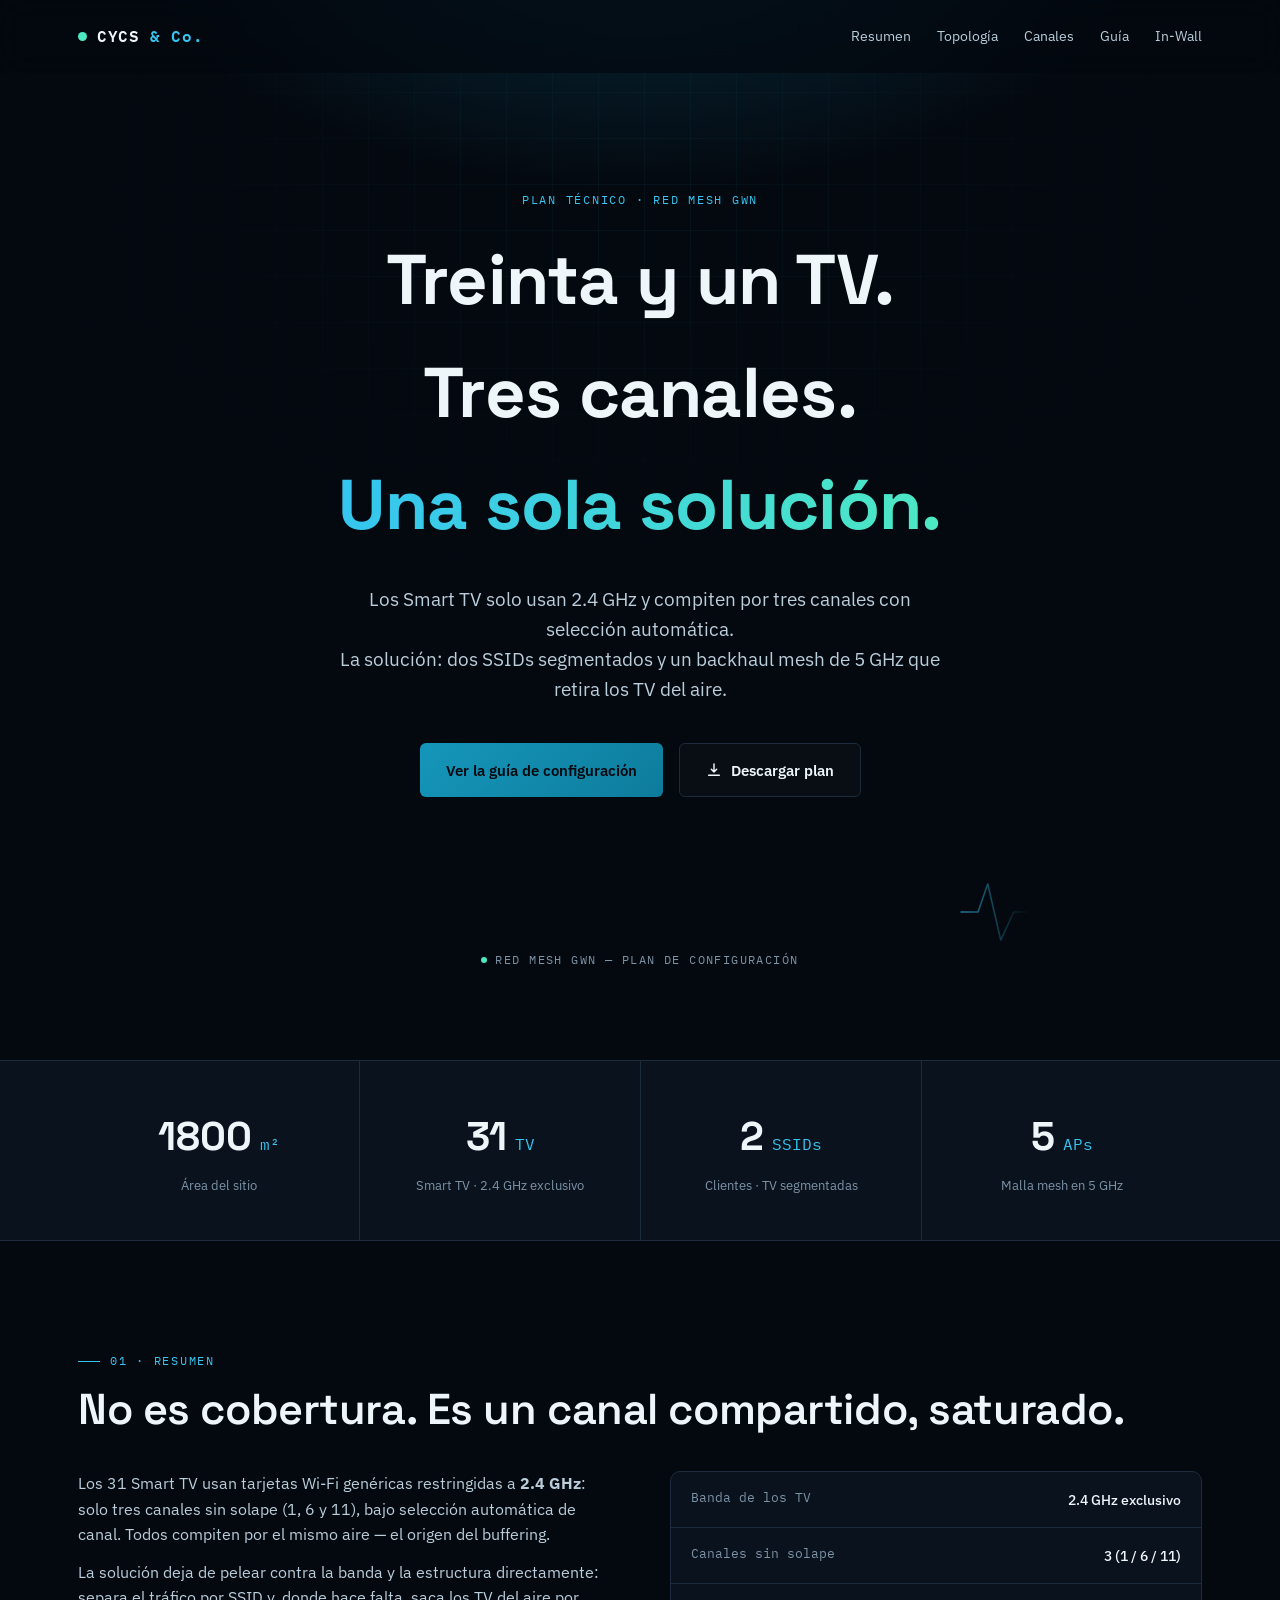
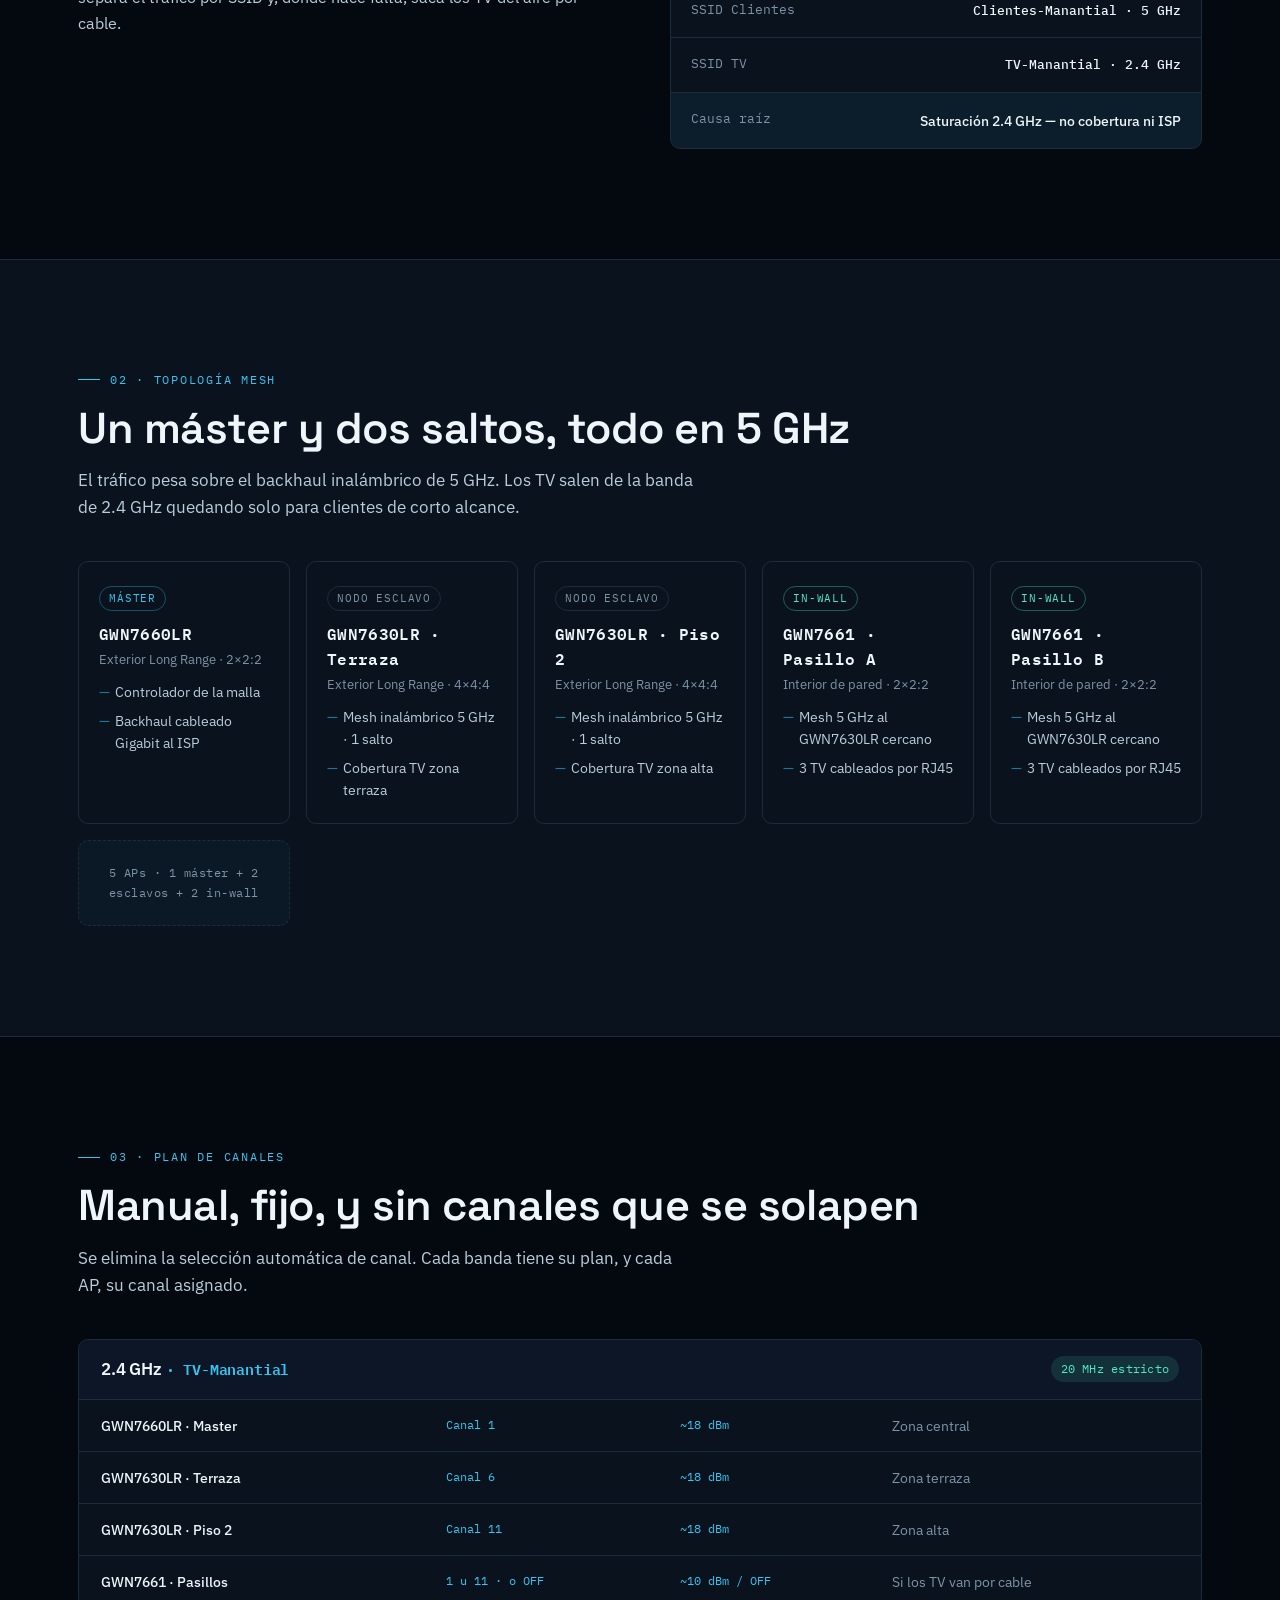
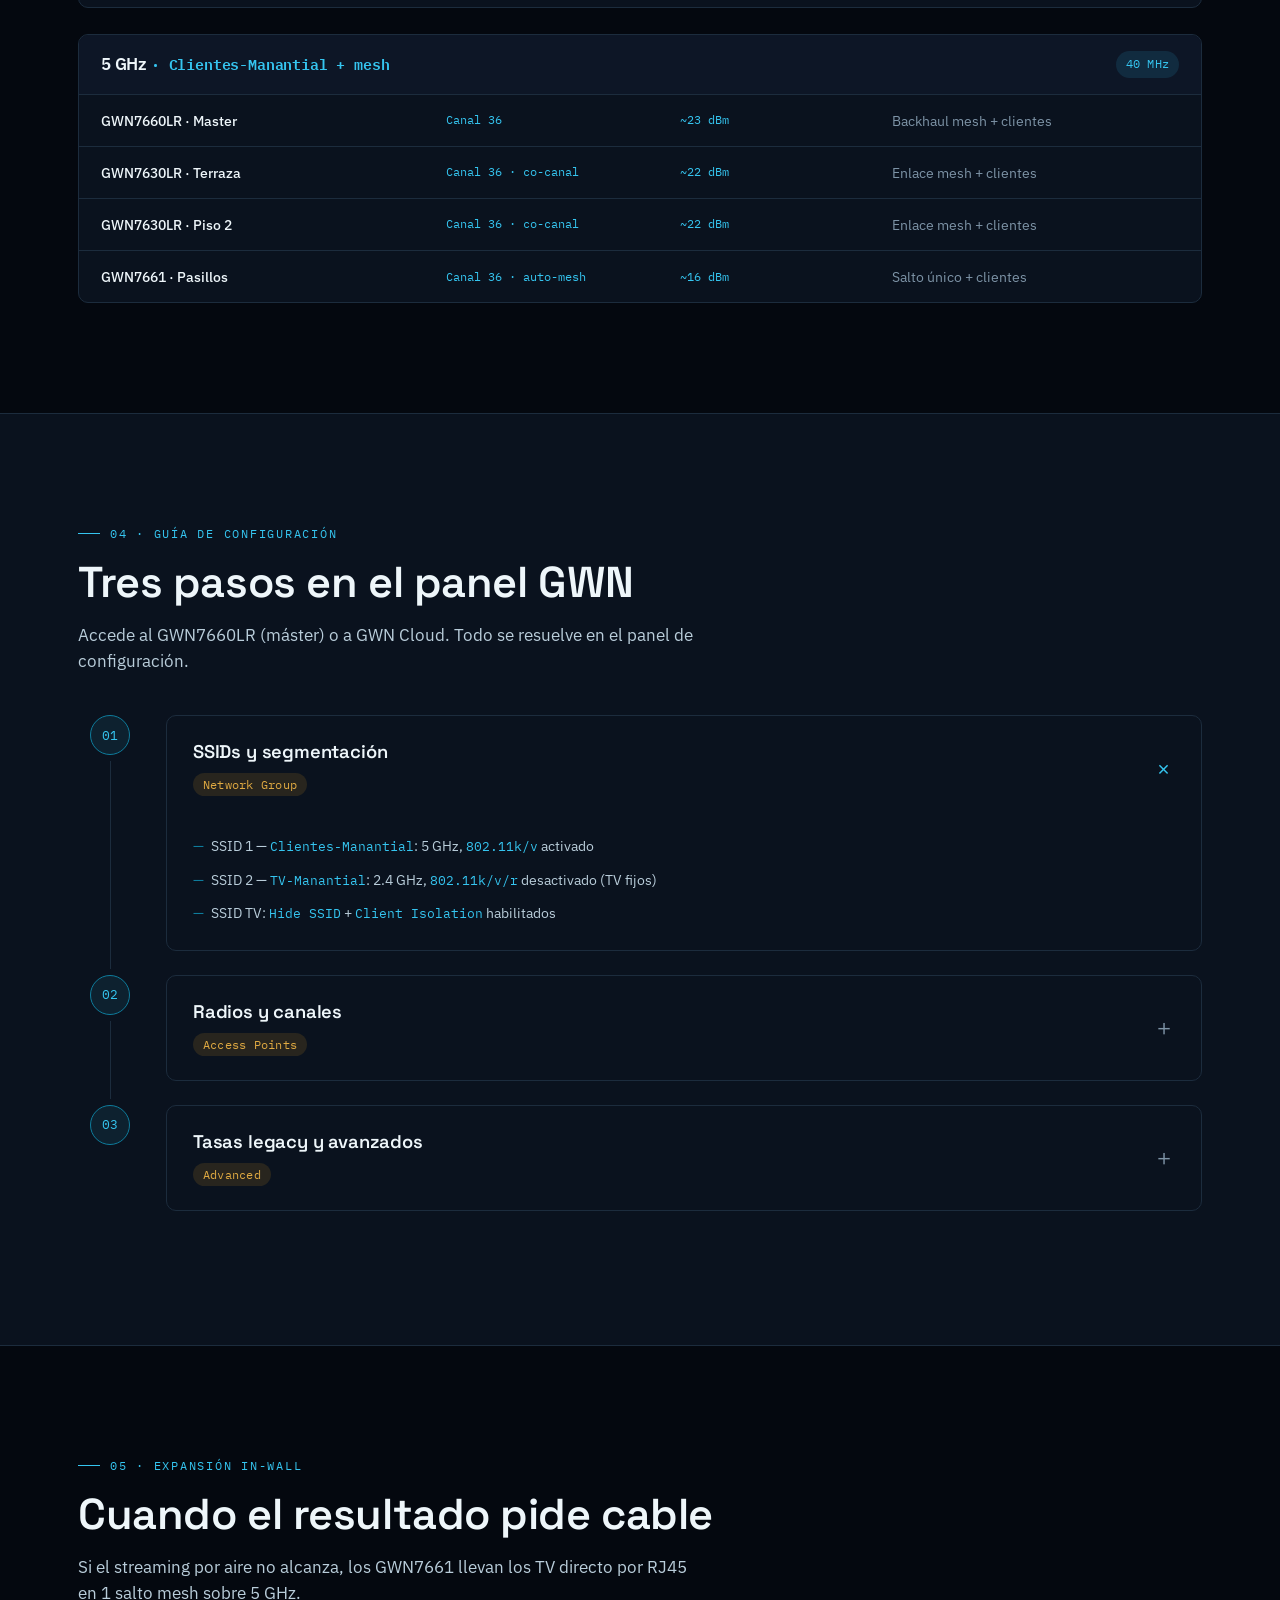
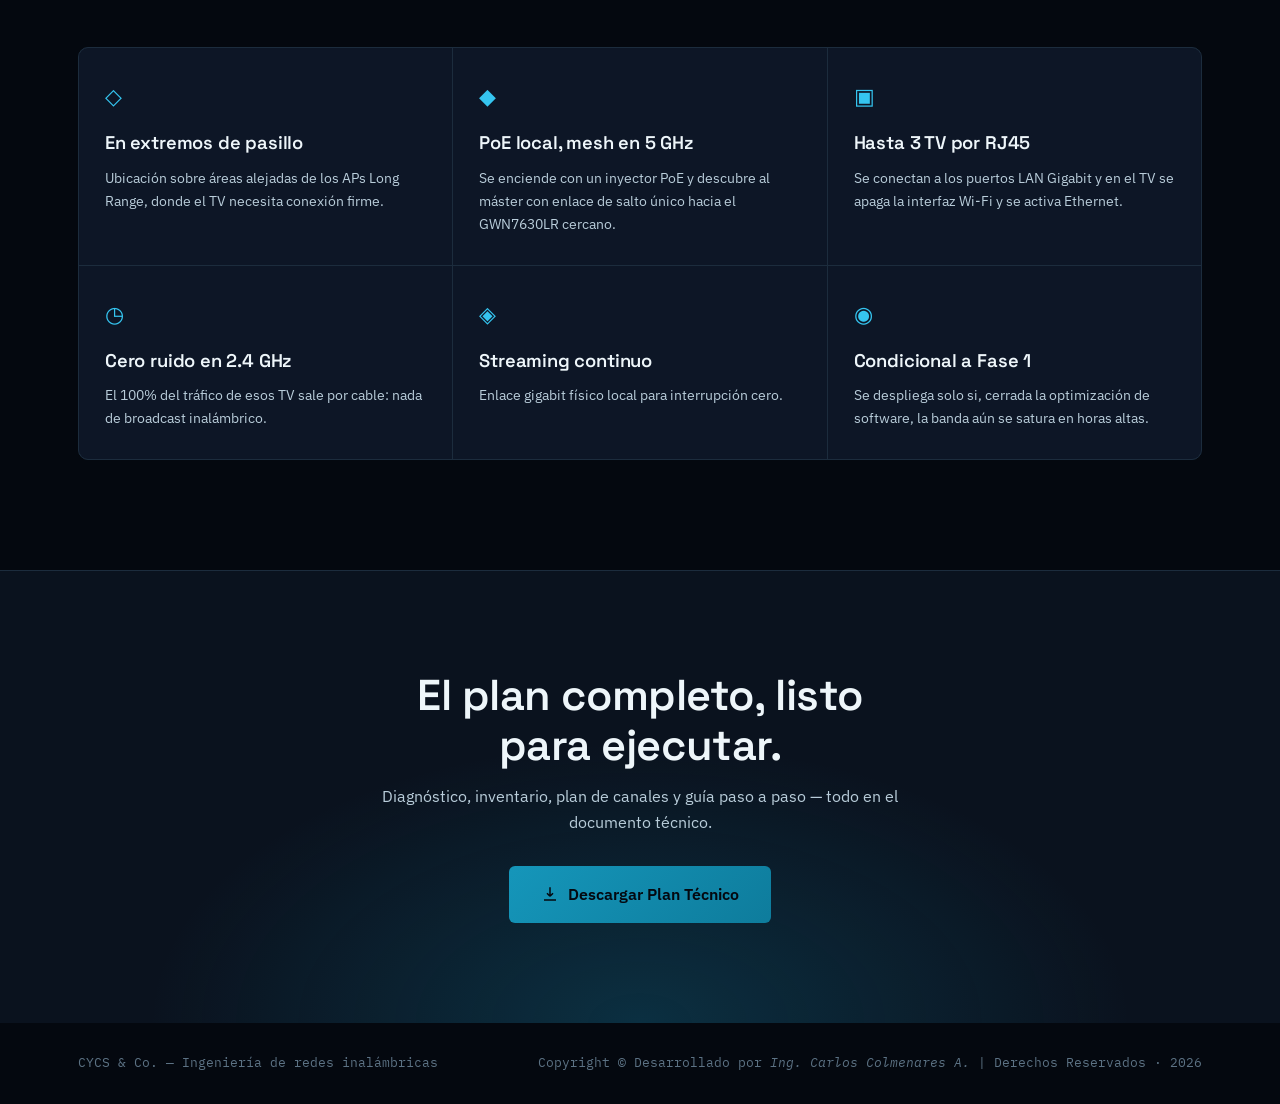
==== index.html @ e677cf1b "final: landing plan tecnico red mesh GWN (rutas bajo assets/)" ====
<!doctype html>
<html lang="es">
  <head>
    <meta charset="UTF-8" />
    <meta name="viewport" content="width=device-width, initial-scale=1.0" />
    <title>Plan Técnico de Red Mesh GWN — Posada Casa Manantial</title>
    <meta
      name="description"
      content="Plan técnico de redes y guía de configuración mesh GWN para Posada Casa Manantial: segmentación de SSIDs, plan de canales y despliegue de APs in-wall que eliminan el buffering de 31 Smart TV."
    />
    <link
      rel="icon"
      href="data:image/svg+xml,<svg xmlns=%22http://www.w3.org/2000/svg%22 viewBox=%220 0 100 100%22><circle cx=%2250%22 cy=%2250%22 r=%2240%22 fill=%22%2304080f%22/><circle cx=%2250%22 cy=%2250%22 r=%2216%22 fill=%22none%22 stroke=%22%2335c5f0%22 stroke-width=%228%22/></svg>"
    />
    <link rel="preconnect" href="https://fonts.googleapis.com" />
    <link rel="preconnect" href="https://fonts.gstatic.com" crossorigin />
    <link
      href="https://fonts.googleapis.com/css2?family=Space+Grotesk:wght@400;500;600;700&family=IBM+Plex+Sans:wght@400;500;600&family=IBM+Plex+Mono:wght@400;500;600&display=swap"
      rel="stylesheet"
    />
    <link rel="stylesheet" href="assets/css/styles.css" />
  </head>
  <body>
    <!-- ============ NAV ============ -->
    <header class="nav" id="nav">
      <div class="nav__inner">
        <a class="nav__brand" href="#top" aria-label="Inicio">
          <span class="nav__pulse" aria-hidden="true"></span>
          <span class="nav__mark"
            >CYCS <span class="nav__mark-accent">& Co.</span></span
          >
        </a>
        <nav class="nav__links" aria-label="Navegación principal">
          <a href="#resumen">Resumen</a>
          <a href="#topologia">Topología</a>
          <a href="#canales">Canales</a>
          <a href="#guia">Guía</a>
          <a href="#inwall">In-Wall</a>
        </nav>
        <button
          class="nav__toggle"
          id="navToggle"
          aria-label="Abrir menú"
          aria-expanded="false"
        >
          <span></span><span></span><span></span>
        </button>
      </div>
      <nav class="nav__mobile" id="navMobile" aria-label="Navegación móvil">
        <a href="#resumen">Resumen</a>
        <a href="#topologia">Topología</a>
        <a href="#canales">Canales</a>
        <a href="#guia">Guía</a>
        <a href="#inwall">In-Wall</a>
      </nav>
    </header>

    <!-- ============ HERO ============ -->
    <section class="hero" id="top">
      <div class="hero__grid" aria-hidden="true"></div>
      <div class="hero__inner">
        <p class="eyebrow reveal">Plan técnico · Red mesh GWN</p>
        <h1 class="hero__title reveal">
          Treinta y un TV. <br />Tres canales.<br /><span class="hero__title-accent"
            >Una sola solución.</span
          >
        </h1>
        <p class="hero__sub reveal">
          Los Smart TV solo usan 2.4 GHz y compiten por tres canales con
          selección automática. <br/>La solución: dos SSIDs segmentados y un backhaul
          mesh de 5 GHz que retira los TV del aire.
        </p>
        <div class="hero__actions reveal">
          <a href="#guia" class="btn btn--primary">Ver la guía de configuración</a>
          <a
            href="assets/docs/Plan-Tecnico-de-Red.pdf"
            download
            class="btn btn--ghost"
          >
            <svg
              width="16"
              height="16"
              viewBox="0 0 24 24"
              fill="none"
              stroke="currentColor"
              stroke-width="2.2"
              stroke-linecap="round"
              stroke-linejoin="round"
            >
              <path d="M12 3v12m0 0l-4-4m4 4l4-4M4 20h16" />
            </svg>
            Descargar plan
          </a>
        </div>

        <div class="hero__monitor reveal" aria-hidden="true">
          <svg viewBox="0 0 1200 160" class="ekg" preserveAspectRatio="none">
            <path
              id="ekgPath"
              d="M0,80 L140,80 L165,80 L180,30 L200,130 L220,80 L260,80 L620,80 L645,80 L660,30 L680,130 L700,80 L740,80 L1100,80 L1120,80 L1135,30 L1155,130 L1175,80 L1200,80"
              fill="none"
              stroke="url(#ekgGrad)"
              stroke-width="2.5"
              stroke-linecap="round"
              stroke-linejoin="round"
            />
            <defs>
              <linearGradient id="ekgGrad" x1="0" y1="0" x2="1" y2="0">
                <stop offset="0%" stop-color="#35c5f0" stop-opacity="0" />
                <stop offset="15%" stop-color="#35c5f0" />
                <stop offset="50%" stop-color="#4de8c3" />
                <stop offset="85%" stop-color="#35c5f0" />
                <stop offset="100%" stop-color="#35c5f0" stop-opacity="0" />
              </linearGradient>
            </defs>
          </svg>
          <div class="hero__monitor-label">
            <span class="dot"></span> RED MESH GWN — PLAN DE CONFIGURACIÓN
          </div>
        </div>
      </div>
    </section>

    <!-- ============ STATS ============ -->
    <section class="stats" aria-label="Datos del sitio">
      <div class="stats__inner">
        <div class="stat reveal">
          <span class="stat__value" data-count="1800">0</span>
          <span class="stat__unit">m²</span>
          <span class="stat__label">Área del sitio</span>
        </div>
        <div class="stat reveal">
          <span class="stat__value" data-count="31">0</span>
          <span class="stat__unit">TV</span>
          <span class="stat__label">Smart TV · 2.4 GHz exclusivo</span>
        </div>
        <div class="stat reveal">
          <span class="stat__value" data-count="2">0</span>
          <span class="stat__unit">SSIDs</span>
          <span class="stat__label">Clientes · TV segmentadas</span>
        </div>
        <div class="stat reveal">
          <span class="stat__value" data-count="5">0</span>
          <span class="stat__unit">APs</span>
          <span class="stat__label">Malla mesh en 5 GHz</span>
        </div>
      </div>
    </section>

    <!-- ============ RESUMEN / DIAGNÓSTICO ============ -->
    <section class="section" id="resumen">
      <div class="section__inner">
        <p class="eyebrow reveal">01 · Resumen</p>
        <h2 class="reveal">
          No es cobertura. Es un canal compartido, saturado.
        </h2>
        <div class="split">
          <div class="split__col reveal">
            <p>
              Los 31 Smart TV usan tarjetas Wi-Fi genéricas restringidas a
              <strong>2.4 GHz</strong>: solo tres canales sin solape (1, 6 y
              11), bajo selección automática de canal. Todos compiten por el
              mismo aire — el origen del buffering.
            </p>
            <p>
              La solución deja de pelear contra la banda y la estructura
              directamente: separa el tráfico por SSID y, donde hace falta,
              saca los TV del aire por cable.
            </p>
          </div>
          <div class="split__col reveal">
            <div class="diagcard">
              <div class="diagcard__row">
                <span class="diagcard__k">Banda de los TV</span>
                <span class="diagcard__v">2.4 GHz exclusivo</span>
              </div>
              <div class="diagcard__row">
                <span class="diagcard__k">Canales sin solape</span>
                <span class="diagcard__v">3 (1 / 6 / 11)</span>
              </div>
              <div class="diagcard__row">
                <span class="diagcard__k">SSID Clientes</span>
                <span class="diagcard__v mono">Clientes-Manantial · 5 GHz</span>
              </div>
              <div class="diagcard__row">
                <span class="diagcard__k">SSID TV</span>
                <span class="diagcard__v mono">TV-Manantial · 2.4 GHz</span>
              </div>
              <div class="diagcard__row diagcard__row--accent">
                <span class="diagcard__k">Causa raíz</span>
                <span class="diagcard__v"
                  >Saturación 2.4 GHz — no cobertura ni ISP</span
                >
              </div>
            </div>
          </div>
        </div>
      </div>
    </section>

    <!-- ============ TOPOLOGÍA ============ -->
    <section class="section section--panel" id="topologia">
      <div class="section__inner">
        <p class="eyebrow reveal">02 · Topología mesh</p>
        <h2 class="reveal">Un máster y dos saltos, todo en 5 GHz</h2>
        <p class="section__lead reveal">
          El tráfico pesa sobre el backhaul inalámbrico de 5 GHz. Los TV salen
          de la banda de 2.4 GHz quedando solo para clientes de corto alcance.
        </p>
        <div class="nodes">
          <div class="nodecard reveal">
            <div class="nodecard__tag nodecard__tag--master">Máster</div>
            <h3>GWN7660LR</h3>
            <p class="nodecard__sub">Exterior Long Range · 2×2:2</p>
            <ul class="nodecard__list">
              <li>Controlador de la malla</li>
              <li>Backhaul cableado Gigabit al ISP</li>
            </ul>
          </div>
          <div class="nodecard reveal">
            <div class="nodecard__tag">Nodo esclavo</div>
            <h3>GWN7630LR · Terraza</h3>
            <p class="nodecard__sub">Exterior Long Range · 4×4:4</p>
            <ul class="nodecard__list">
              <li>Mesh inalámbrico 5 GHz · 1 salto</li>
              <li>Cobertura TV zona terraza</li>
            </ul>
          </div>
          <div class="nodecard reveal">
            <div class="nodecard__tag">Nodo esclavo</div>
            <h3>GWN7630LR · Piso 2</h3>
            <p class="nodecard__sub">Exterior Long Range · 4×4:4</p>
            <ul class="nodecard__list">
              <li>Mesh inalámbrico 5 GHz · 1 salto</li>
              <li>Cobertura TV zona alta</li>
            </ul>
          </div>
          <div class="nodecard reveal">
            <div class="nodecard__tag nodecard__tag--inwall">In-Wall</div>
            <h3>GWN7661 · Pasillo A</h3>
            <p class="nodecard__sub">Interior de pared · 2×2:2</p>
            <ul class="nodecard__list">
              <li>Mesh 5 GHz al GWN7630LR cercano</li>
              <li>3 TV cableados por RJ45</li>
            </ul>
          </div>
          <div class="nodecard reveal">
            <div class="nodecard__tag nodecard__tag--inwall">In-Wall</div>
            <h3>GWN7661 · Pasillo B</h3>
            <p class="nodecard__sub">Interior de pared · 2×2:2</p>
            <ul class="nodecard__list">
              <li>Mesh 5 GHz al GWN7630LR cercano</li>
              <li>3 TV cableados por RJ45</li>
            </ul>
          </div>
          <div class="nodecard nodecard--key reveal" aria-hidden="true">
            <span class="nodecard__key-label">5 APs · 1 máster + 2 esclavos + 2 in-wall</span>
          </div>
        </div>
      </div>
    </section>

    <!-- ============ CANALES ============ -->
    <section class="section" id="canales">
      <div class="section__inner">
        <p class="eyebrow reveal">03 · Plan de canales</p>
        <h2 class="reveal">Manual, fijo, y sin canales que se solapen</h2>
        <p class="section__lead reveal">
          Se elimina la selección automática de canal. Cada banda tiene su
          plan, y cada AP, su canal asignado.
        </p>

        <div class="band">
          <div class="band__head reveal">
            <h3>2.4 GHz <span class="mono">· TV-Manantial</span></h3>
            <span class="badge badge--low">20 MHz estricto</span>
          </div>
          <div class="band__rows">
            <div class="band__row reveal">
              <span class="band__node">GWN7660LR · Master</span>
              <span class="band__cell mono">Canal 1</span>
              <span class="band__cell mono">~18 dBm</span>
              <span class="band__cell">Zona central</span>
            </div>
            <div class="band__row reveal">
              <span class="band__node">GWN7630LR · Terraza</span>
              <span class="band__cell mono">Canal 6</span>
              <span class="band__cell mono">~18 dBm</span>
              <span class="band__cell">Zona terraza</span>
            </div>
            <div class="band__row reveal">
              <span class="band__node">GWN7630LR · Piso 2</span>
              <span class="band__cell mono">Canal 11</span>
              <span class="band__cell mono">~18 dBm</span>
              <span class="band__cell">Zona alta</span>
            </div>
            <div class="band__row reveal">
              <span class="band__node">GWN7661 · Pasillos</span>
              <span class="band__cell mono">1 u 11 · o OFF</span>
              <span class="band__cell mono">~10 dBm / OFF</span>
              <span class="band__cell">Si los TV van por cable</span>
            </div>
          </div>
        </div>

        <div class="band">
          <div class="band__head reveal">
            <h3>5 GHz <span class="mono">· Clientes-Manantial + mesh</span></h3>
            <span class="badge badge--high">40 MHz</span>
          </div>
          <div class="band__rows">
            <div class="band__row reveal">
              <span class="band__node">GWN7660LR · Master</span>
              <span class="band__cell mono">Canal 36</span>
              <span class="band__cell mono">~23 dBm</span>
              <span class="band__cell">Backhaul mesh + clientes</span>
            </div>
            <div class="band__row reveal">
              <span class="band__node">GWN7630LR · Terraza</span>
              <span class="band__cell mono">Canal 36 · co-canal</span>
              <span class="band__cell mono">~22 dBm</span>
              <span class="band__cell">Enlace mesh + clientes</span>
            </div>
            <div class="band__row reveal">
              <span class="band__node">GWN7630LR · Piso 2</span>
              <span class="band__cell mono">Canal 36 · co-canal</span>
              <span class="band__cell mono">~22 dBm</span>
              <span class="band__cell">Enlace mesh + clientes</span>
            </div>
            <div class="band__row reveal">
              <span class="band__node">GWN7661 · Pasillos</span>
              <span class="band__cell mono">Canal 36 · auto-mesh</span>
              <span class="band__cell mono">~16 dBm</span>
              <span class="band__cell">Salto único + clientes</span>
            </div>
          </div>
        </div>
      </div>
    </section>

    <!-- ============ GUÍA ============ -->
    <section class="section section--panel" id="guia">
      <div class="section__inner">
        <p class="eyebrow reveal">04 · Guía de configuración</p>
        <h2 class="reveal">Tres pasos en el panel GWN</h2>
        <p class="section__lead reveal">
          Accede al GWN7660LR (máster) o a GWN Cloud. Todo se resuelve en el
          panel de configuración.
        </p>

        <div class="timeline" id="timeline">
          <article class="stage reveal" data-stage="1">
            <div class="stage__rail">
              <span class="stage__num">01</span>
              <span class="stage__line" aria-hidden="true"></span>
            </div>
            <div class="stage__card">
              <button class="stage__head" aria-expanded="false">
                <div>
                  <h3>SSIDs y segmentación</h3>
                  <div class="badges">
                    <span class="badge badge--med">Network Group</span>
                  </div>
                </div>
                <span class="stage__chev" aria-hidden="true">＋</span>
              </button>
              <div class="stage__body">
                <ul class="stage__list">
                  <li>
                    SSID 1 — <span class="mono">Clientes-Manantial</span>:
                    5 GHz, <span class="mono">802.11k/v</span> activado
                  </li>
                  <li>
                    SSID 2 — <span class="mono">TV-Manantial</span>: 2.4 GHz,
                    <span class="mono">802.11k/v/r</span> desactivado (TV fijos)
                  </li>
                  <li>SSID TV: <span class="mono">Hide SSID</span> + <span class="mono">Client Isolation</span> habilitados</li>
                </ul>
              </div>
            </div>
          </article>

          <article class="stage reveal" data-stage="2">
            <div class="stage__rail">
              <span class="stage__num">02</span>
              <span class="stage__line" aria-hidden="true"></span>
            </div>
            <div class="stage__card">
              <button class="stage__head" aria-expanded="false">
                <div>
                  <h3>Radios y canales</h3>
                  <div class="badges">
                    <span class="badge badge--med">Access Points</span>
                  </div>
                </div>
                <span class="stage__chev" aria-hidden="true">＋</span>
              </button>
              <div class="stage__body">
                <ul class="stage__list">
                  <li>Radio 2.4G: ancho <span class="mono">20 MHz</span>, canal fijo según plan</li>
                  <li>Radio 5G: ancho <span class="mono">40 MHz</span>, canal 36 fijo para estabilizar el mesh</li>
                  <li>Tx Power: 2.4G <span class="mono">18 dBm</span> · 5G <span class="mono">22–23 dBm</span></li>
                </ul>
              </div>
            </div>
          </article>

          <article class="stage reveal" data-stage="3">
            <div class="stage__rail">
              <span class="stage__num">03</span>
            </div>
            <div class="stage__card">
              <button class="stage__head" aria-expanded="false">
                <div>
                  <h3>Tasas legacy y avanzados</h3>
                  <div class="badges">
                    <span class="badge badge--med">Advanced</span>
                  </div>
                </div>
                <span class="stage__chev" aria-hidden="true">＋</span>
              </button>
              <div class="stage__body">
                <ul class="stage__list">
                  <li><span class="mono">Multicast to Unicast</span>: habilitado</li>
                  <li>
                    Desactivar 1/2/5.5/11 Mbps (<span class="mono">CCK 802.11b</span>);
                    tasa mínima <span class="mono">12 Mbps OFDM</span>
                  </li>
                  <li>Minimum RSSI: <span class="mono">-80 dBm</span> (2.4G) · <span class="mono">-75 dBm</span> (5G)</li>
                </ul>
              </div>
            </div>
          </article>
        </div>
      </div>
    </section>

    <!-- ============ IN-WALL ============ -->
    <section class="section" id="inwall">
      <div class="section__inner">
        <p class="eyebrow reveal">05 · Expansión in-wall</p>
        <h2 class="reveal">Cuando el resultado pide cable</h2>
        <p class="section__lead reveal">
          Si el streaming por aire no alcanza, los GWN7661 llevan los TV directo
          por RJ45 en 1 salto mesh sobre 5 GHz.
        </p>
        <div class="principles">
          <div class="principle reveal">
            <div class="principle__icon" aria-hidden="true">◇</div>
            <h3>En extremos de pasillo</h3>
            <p>
              Ubicación sobre áreas alejadas de los APs Long Range, donde el TV
              necesita conexión firme.
            </p>
          </div>
          <div class="principle reveal">
            <div class="principle__icon" aria-hidden="true">◆</div>
            <h3>PoE local, mesh en 5 GHz</h3>
            <p>
              Se enciende con un inyector PoE y descubre al máster con enlace
              de salto único hacia el GWN7630LR cercano.
            </p>
          </div>
          <div class="principle reveal">
            <div class="principle__icon" aria-hidden="true">▣</div>
            <h3>Hasta 3 TV por RJ45</h3>
            <p>
              Se conectan a los puertos LAN Gigabit y en el TV se apaga la
              interfaz Wi‑Fi y se activa Ethernet.
            </p>
          </div>
          <div class="principle reveal">
            <div class="principle__icon" aria-hidden="true">◷</div>
            <h3>Cero ruido en 2.4 GHz</h3>
            <p>
              El 100% del tráfico de esos TV sale por cable: nada de broadcast
              inalámbrico.
            </p>
          </div>
          <div class="principle reveal">
            <div class="principle__icon" aria-hidden="true">◈</div>
            <h3>Streaming continuo</h3>
            <p>Enlace gigabit físico local para interrupción cero.</p>
          </div>
          <div class="principle reveal">
            <div class="principle__icon" aria-hidden="true">◉</div>
            <h3>Condicional a Fase 1</h3>
            <p>
              Se despliega solo si, cerrada la optimización de software, la
              banda aún se satura en horas altas.
            </p>
          </div>
        </div>
      </div>
    </section>

    <!-- ============ CTA FINAL ============ -->
    <section class="cta" id="plan">
      <div class="cta__inner reveal">
        <h2>El plan completo, listo para ejecutar.</h2>
        <p>
          Diagnóstico, inventario, plan de canales y guía paso a paso — todo en
          el documento técnico.
        </p>
        <a
          href="assets/docs/Plan-Tecnico-de-Red.pdf"
          download
          class="btn btn--primary btn--lg"
        >
          <svg
            width="18"
            height="18"
            viewBox="0 0 24 24"
            fill="none"
            stroke="currentColor"
            stroke-width="2"
          >
            <path d="M12 3v12m0 0l-4-4m4 4l4-4M4 20h16" />
          </svg>
          Descargar Plan Técnico
        </a>
      </div>
    </section>

    <footer class="footer">
      <div class="footer__inner">
        <span>CYCS & Co. — Ingeniería de redes inalámbricas</span>
        <span
          >Copyright © Desarrollado por <i>Ing. Carlos Colmenares A.</i> | Derechos
          Reservados · 2026</span
        >
      </div>
    </footer>

    <button
      class="scrollFab"
      id="scrollFab"
      type="button"
      aria-label="Ir al final de la página"
    >
      <svg
        viewBox="0 0 24 24"
        width="16"
        height="16"
        fill="none"
        stroke="currentColor"
        stroke-width="2.4"
        stroke-linecap="round"
        stroke-linejoin="round"
      >
        <path d="M6 9l6 6 6-6" />
      </svg>
    </button>

    <script src="assets/js/main.js"></script>
  </body>
</html>
---- assets/css/styles.css ----
/* ==========================================================================
   TOKENS
   ========================================================================== */
:root {
  --ink-950: #04080f;
  --ink-900: #0a121e;
  --ink-850: #0d1626;
  --ink-800: #101a2b;
  --line: #1c2c3d;

  --blue-600: #0e7c9c;
  --blue-500: #1596ba;
  --blue-400: #35c5f0;
  --mint-400: #4de8c3;

  --paper: #eef6fa;
  --paper-dim: #b9cdda;
  --slate-400: #7d93a6;
  --slate-500: #5c7284;

  --font-display: 'Space Grotesk', 'Helvetica Neue', sans-serif;
  --font-body: 'IBM Plex Sans', 'Helvetica Neue', sans-serif;
  --font-mono: 'IBM Plex Mono', 'Courier New', monospace;

  --container: 1180px;
  --ease: cubic-bezier(0.16, 1, 0.3, 1);
}

@media (prefers-reduced-motion: reduce) {
  * { animation-duration: 0.001ms !important; animation-iteration-count: 1 !important; transition-duration: 0.001ms !important; }
}

/* ==========================================================================
   BASE
   ========================================================================== */
* { box-sizing: border-box; }
html { scroll-behavior: smooth; }
body {
  margin: 0;
  background: var(--ink-950);
  color: var(--paper);
  font-family: var(--font-body);
  font-size: 16px;
  line-height: 1.6;
  -webkit-font-smoothing: antialiased;
}
h1, h2, h3 { font-family: var(--font-display); color: var(--paper); margin: 0; letter-spacing: -0.01em; }
h2 { font-size: clamp(1.9rem, 3.4vw, 2.7rem); font-weight: 600; line-height: 1.15; margin-bottom: 14px; }
h3 { font-size: 1.15rem; font-weight: 600; margin-bottom: 8px; }
p { margin: 0 0 12px 0; color: var(--paper-dim); }
a { color: inherit; }
.mono { font-family: var(--font-mono); color: var(--blue-400); font-size: 0.92em; }

.eyebrow {
  font-family: var(--font-mono);
  font-size: 0.78rem;
  letter-spacing: 0.14em;
  text-transform: uppercase;
  color: var(--blue-400);
  margin: 0 0 14px 0;
  display: flex;
  align-items: center;
  gap: 10px;
}
.eyebrow::before {
  content: "";
  width: 22px; height: 1px;
  background: var(--blue-400);
  display: inline-block;
}

.section { padding: 110px 0; position: relative; }
.section--panel { background: var(--ink-900); border-top: 1px solid var(--line); border-bottom: 1px solid var(--line); }
.section__inner, .stats__inner, .nav__inner, .cta__inner, .footer__inner {
  max-width: var(--container);
  margin: 0 auto;
  padding: 0 28px;
}
.section__lead { max-width: 620px; font-size: 1.05rem; margin-bottom: 40px; }

/* ==========================================================================
   REVEAL ON SCROLL
   ========================================================================== */
.reveal {
  opacity: 0;
  transform: translateY(22px);
  transition: opacity 0.8s var(--ease), transform 0.8s var(--ease);
}
.reveal.is-visible { opacity: 1; transform: translateY(0); }

/* ==========================================================================
   NAV
   ========================================================================== */
.nav {
  position: fixed;
  top: 0; left: 0; right: 0;
  z-index: 100;
  background: rgba(4, 8, 15, 0.7);
  backdrop-filter: blur(14px);
  -webkit-backdrop-filter: blur(14px);
  border-bottom: 1px solid transparent;
  transition: border-color 0.3s var(--ease), background 0.3s var(--ease);
}
.nav.is-scrolled { border-bottom-color: var(--line); background: rgba(4, 8, 15, 0.92); }
.nav__inner { display: flex; align-items: center; justify-content: space-between; height: 72px; }
.nav__brand { display: flex; align-items: center; gap: 10px; text-decoration: none; }
.nav__pulse {
  width: 9px; height: 9px; border-radius: 50%;
  background: var(--mint-400);
  box-shadow: 0 0 0 0 rgba(77, 232, 195, 0.6);
  animation: pulseDot 2.2s ease-out infinite;
}
@keyframes pulseDot {
  0% { box-shadow: 0 0 0 0 rgba(77, 232, 195, 0.55); }
  70% { box-shadow: 0 0 0 8px rgba(77, 232, 195, 0); }
  100% { box-shadow: 0 0 0 0 rgba(77, 232, 195, 0); }
}
.nav__mark { font-family: var(--font-mono); font-weight: 600; letter-spacing: 0.04em; font-size: 1rem; color: var(--paper); }
.nav__mark-accent { color: var(--blue-400); }
.nav__links { display: flex; gap: 26px; font-size: 0.9rem; }
.nav__links a { text-decoration: none; color: var(--paper-dim); transition: color 0.2s; position: relative; }
.nav__links a:hover { color: var(--paper); }
.nav__toggle { display: none; flex-direction: column; gap: 5px; background: none; border: none; cursor: pointer; padding: 8px; }
.nav__toggle span { width: 22px; height: 2px; background: var(--paper); transition: transform 0.25s, opacity 0.25s; }
.nav__mobile {
  display: none;
  flex-direction: column;
  padding: 8px 28px 24px;
  gap: 4px;
  background: var(--ink-950);
  border-bottom: 1px solid var(--line);
}
.nav__mobile a { padding: 12px 0; text-decoration: none; color: var(--paper-dim); border-bottom: 1px solid var(--line); font-size: 0.95rem; }
.nav__mobile.is-open { display: flex; }

/* ==========================================================================
   HERO
   ========================================================================== */
.hero {
  position: relative;
  padding: 190px 28px 90px;
  overflow: hidden;
  background:
    radial-gradient(ellipse 900px 500px at 50% -10%, rgba(14, 124, 156, 0.35), transparent 60%),
    var(--ink-950);
}
.hero__grid {
  position: absolute; inset: 0;
  background-image:
    linear-gradient(to right, rgba(53, 197, 240, 0.055) 1px, transparent 1px),
    linear-gradient(to bottom, rgba(53, 197, 240, 0.055) 1px, transparent 1px);
  background-size: 46px 46px;
  mask-image: radial-gradient(ellipse 800px 500px at 50% 20%, black, transparent 75%);
}
.hero__inner { position: relative; max-width: 780px; margin: 0 auto; text-align: center; }
.hero .eyebrow { justify-content: center; }
.hero .eyebrow::before { display: none; }
.hero__title { font-size: clamp(2.5rem, 6.4vw, 4.4rem); font-weight: 700; margin-bottom: 22px; }
.hero__title-accent {
  background: linear-gradient(90deg, var(--blue-400), var(--mint-400));
  -webkit-background-clip: text;
  background-clip: text;
  color: transparent;
}
.hero__sub { font-size: clamp(1rem, 1.6vw, 1.18rem); max-width: 600px; margin: 0 auto 38px; color: var(--paper-dim); }
.hero__actions { display: flex; gap: 16px; justify-content: center; flex-wrap: wrap; margin-bottom: 70px; }

.hero__monitor { max-width: 900px; margin: 0 auto; }
.ekg { width: 100%; height: 90px; display: block; }
#ekgPath { stroke-dasharray: 1400; stroke-dashoffset: 1400; animation: draw 3.2s var(--ease) infinite; }
@keyframes draw {
  0% { stroke-dashoffset: 1400; }
  55% { stroke-dashoffset: 0; }
  100% { stroke-dashoffset: -1400; }
}
.hero__monitor-label {
  font-family: var(--font-mono);
  font-size: 0.74rem;
  letter-spacing: 0.12em;
  color: var(--slate-400);
  display: flex; align-items: center; justify-content: center; gap: 8px;
  margin-top: -6px;
}
.hero__monitor-label .dot { width: 6px; height: 6px; border-radius: 50%; background: var(--mint-400); animation: pulseDot 2.2s ease-out infinite; }

/* ==========================================================================
   BUTTONS
   ========================================================================== */
.btn {
  display: inline-flex; align-items: center; gap: 9px;
  font-family: var(--font-body);
  font-weight: 600;
  font-size: 0.95rem;
  text-decoration: none;
  padding: 14px 26px;
  border-radius: 6px;
  transition: transform 0.2s var(--ease), box-shadow 0.2s var(--ease), background 0.2s, border-color 0.2s;
}
.btn--primary { background: linear-gradient(135deg, var(--blue-500), var(--blue-600)); color: var(--ink-950); box-shadow: 0 0 0 rgba(53,197,240,0); }
.btn--primary:hover { transform: translateY(-2px); box-shadow: 0 8px 30px rgba(53, 197, 240, 0.28); }
.btn--ghost { border: 1px solid var(--line); color: var(--paper); background: rgba(255,255,255,0.02); }
.btn--ghost:hover { border-color: var(--blue-500); color: var(--blue-400); transform: translateY(-2px); }
.btn--lg { padding: 16px 32px; font-size: 1rem; }

/* ==========================================================================
   STATS
   ========================================================================== */
.stats { border-top: 1px solid var(--line); border-bottom: 1px solid var(--line); background: var(--ink-900); }
.stats__inner { display: grid; grid-template-columns: repeat(4, 1fr); }
.stat {
  padding: 44px 20px;
  text-align: center;
  border-left: 1px solid var(--line);
}
.stat:first-child { border-left: none; }
.stat__value { font-family: var(--font-display); font-size: 2.5rem; font-weight: 700; color: var(--paper); }
.stat__unit { font-family: var(--font-mono); font-size: 1rem; color: var(--blue-400); margin-left: 4px; }
.stat__label { display: block; margin-top: 6px; font-size: 0.84rem; color: var(--slate-400); }

/* ==========================================================================
   DIAGNÓSTICO / SPLIT
   ========================================================================== */
.split { display: grid; grid-template-columns: 1fr 1fr; gap: 60px; align-items: start; margin-top: 36px; }
.diagcard {
  border: 1px solid var(--line);
  border-radius: 10px;
  overflow: hidden;
  background: var(--ink-900);
}
.diagcard__row {
  display: flex; justify-content: space-between; gap: 16px;
  padding: 16px 20px;
  border-bottom: 1px solid var(--line);
  font-size: 0.9rem;
}
.diagcard__row:last-child { border-bottom: none; }
.diagcard__row--accent { background: rgba(53, 197, 240, 0.06); }
.diagcard__k { color: var(--slate-400); font-family: var(--font-mono); font-size: 0.8rem; }
.diagcard__v { color: var(--paper); text-align: right; font-weight: 500; }

/* ==========================================================================
   PRINCIPLES
   ========================================================================== */
.principles { display: grid; grid-template-columns: repeat(3, 1fr); gap: 1px; background: var(--line); border: 1px solid var(--line); border-radius: 10px; overflow: hidden; margin-top: 20px; }
.principle { background: var(--ink-850); padding: 30px 26px; transition: background 0.25s; }
.principle:hover { background: var(--ink-800); }
.principle__icon { color: var(--blue-400); font-size: 1.4rem; margin-bottom: 14px; }
.principle p { font-size: 0.9rem; margin: 0; }

/* ==========================================================================
   TIMELINE / STAGES
   ========================================================================== */
.timeline { margin-top: 40px; }
.stage { display: grid; grid-template-columns: 64px 1fr; gap: 24px; }
.stage__rail { display: flex; flex-direction: column; align-items: center; }
.stage__num {
  font-family: var(--font-mono);
  font-size: 0.82rem;
  color: var(--blue-400);
  border: 1px solid var(--blue-600);
  background: rgba(53, 197, 240, 0.08);
  width: 40px; height: 40px;
  border-radius: 50%;
  display: flex; align-items: center; justify-content: center;
  flex-shrink: 0;
}
.stage__line { flex: 1; width: 1px; background: var(--line); margin: 6px 0; min-height: 20px; }
.stage:last-child .stage__line { display: none; }
.stage__card { border: 1px solid var(--line); border-radius: 10px; background: var(--ink-900); margin-bottom: 24px; overflow: hidden; transition: border-color 0.25s; }
.stage__card:hover { border-color: var(--blue-600); }
.stage__card--conditional { border-style: dashed; }
.stage__head {
  width: 100%;
  display: flex; align-items: center; justify-content: space-between; gap: 20px;
  background: none; border: none; cursor: pointer;
  padding: 24px 26px;
  text-align: left;
  font-family: inherit;
  color: inherit;
}
.stage__head h3 { margin-bottom: 10px; }
.conditional-tag {
  font-family: var(--font-mono);
  font-size: 0.68rem;
  color: var(--slate-400);
  border: 1px solid var(--line);
  padding: 2px 8px;
  border-radius: 20px;
  margin-left: 10px;
  vertical-align: middle;
}
.badges { display: flex; gap: 8px; flex-wrap: wrap; }
.badge { font-family: var(--font-mono); font-size: 0.72rem; padding: 4px 10px; border-radius: 20px; letter-spacing: 0.02em; }
.badge--low { background: rgba(77, 232, 195, 0.12); color: var(--mint-400); }
.badge--med { background: rgba(217, 158, 31, 0.14); color: #e0aa42; }
.badge--high { background: rgba(53, 197, 240, 0.12); color: var(--blue-400); }
.stage__chev { font-size: 1.4rem; color: var(--slate-400); flex-shrink: 0; transition: transform 0.3s var(--ease), color 0.3s; }
.stage__head[aria-expanded="true"] .stage__chev { transform: rotate(45deg); color: var(--blue-400); }
.stage__body {
  max-height: 0;
  overflow: hidden;
  transition: max-height 0.4s var(--ease), padding 0.4s var(--ease);
  padding: 0 26px;
}
.stage__head[aria-expanded="true"] + .stage__body { max-height: 400px; padding: 0 26px 26px; }
.stage__list { list-style: none; margin: 14px 0 0; padding: 0; display: grid; gap: 10px; }
.stage__list li { font-size: 0.9rem; padding-left: 18px; position: relative; color: var(--paper-dim); }
.stage__list li::before { content: "—"; position: absolute; left: 0; color: var(--blue-600); }

/* ==========================================================================
   NODES / TOPOLOGÍA
   ========================================================================== */
.nodes {
  display: grid;
  grid-template-columns: repeat(auto-fit, minmax(200px, 1fr));
  gap: 16px;
  margin-top: 34px;
}
.nodecard {
  border: 1px solid var(--line);
  border-radius: 10px;
  background: var(--ink-900);
  padding: 22px 20px;
  transition: border-color 0.25s, transform 0.2s var(--ease);
}
.nodecard:hover { border-color: var(--blue-600); transform: translateY(-2px); }
.nodecard h3 { font-family: var(--font-mono); font-size: 0.98rem; letter-spacing: 0.02em; margin: 10px 0 4px; }
.nodecard__tag {
  display: inline-block;
  font-family: var(--font-mono);
  font-size: 0.66rem;
  letter-spacing: 0.08em;
  text-transform: uppercase;
  color: var(--slate-400);
  border: 1px solid var(--line);
  padding: 3px 9px;
  border-radius: 20px;
}
.nodecard__tag--master { color: var(--blue-400); border-color: rgba(53, 197, 240, 0.35); }
.nodecard__tag--inwall { color: var(--mint-400); border-color: rgba(77, 232, 195, 0.35); }
.nodecard__sub { font-size: 0.8rem; color: var(--slate-400); margin-bottom: 12px; }
.nodecard__list { list-style: none; margin: 0; padding: 0; display: grid; gap: 7px; }
.nodecard__list li { font-size: 0.85rem; padding-left: 16px; position: relative; color: var(--paper-dim); }
.nodecard__list li::before { content: "—"; position: absolute; left: 0; color: var(--blue-600); }
.nodecard--key {
  display: flex;
  align-items: center;
  justify-content: center;
  border-style: dashed;
  background: rgba(53, 197, 240, 0.04);
}
.nodecard__key-label {
  font-family: var(--font-mono);
  font-size: 0.78rem;
  letter-spacing: 0.04em;
  color: var(--slate-400);
  text-align: center;
}

/* ==========================================================================
   BANDS / PLAN DE CANALES
   ========================================================================== */
.band { border: 1px solid var(--line); border-radius: 10px; overflow: hidden; background: var(--ink-900); }
.band + .band { margin-top: 26px; }
.band__head {
  display: flex; align-items: center; justify-content: space-between; gap: 14px; flex-wrap: wrap;
  padding: 16px 22px;
  border-bottom: 1px solid var(--line);
  background: var(--ink-850);
}
.band__head h3 { margin: 0; font-family: var(--font-body); font-size: 1.05rem; }
.band__rows { display: grid; }
.band__row {
  display: grid;
  grid-template-columns: 1.5fr 1fr 0.9fr 1.3fr;
  gap: 14px;
  align-items: center;
  padding: 14px 22px;
  border-bottom: 1px solid var(--line);
  font-size: 0.9rem;
}
.band__row:last-child { border-bottom: none; }
.band__row:hover { background: rgba(53, 197, 240, 0.04); }
.band__node { color: var(--paper); font-weight: 500; }
.band__cell { color: var(--slate-400); }
.band__cell.mono { color: var(--blue-400); font-size: 0.86em; }

/* ==========================================================================
   DIAGRAM
   ========================================================================== */
.diagram { margin-top: 30px; border: 1px solid var(--line); border-radius: 12px; background: var(--ink-950); padding: 20px; }
.diagram__svg { width: 100%; height: auto; display: block; }
.node--core { fill: #142338; stroke: var(--blue-600); stroke-width: 1.3; }
.node--ap { fill: #0f2a2a; stroke: var(--mint-400); stroke-width: 1.3; }
.node--reserve { fill: #16202c; stroke: var(--slate-500); stroke-width: 1; stroke-dasharray: 3 3; }
.node__text { fill: var(--paper); font-size: 12px; font-weight: 600; }
.node__sub { fill: var(--slate-400); font-size: 9.5px; }
.ssid__text { fill: var(--slate-400); font-size: 10px; font-family: var(--font-mono); }

/* ==========================================================================
   GOVERNANCE
   ========================================================================== */
.gov { display: grid; grid-template-columns: repeat(3, 1fr); gap: 22px; margin-top: 30px; }
.gov__card { border: 1px solid var(--line); border-radius: 10px; padding: 26px; background: var(--ink-900); border-top: 2px solid var(--blue-600); }
.gov__card p { font-size: 0.9rem; margin: 0; }

/* ==========================================================================
   CTA
   ========================================================================== */
.cta { padding: 100px 28px; text-align: center; background: radial-gradient(ellipse 700px 400px at 50% 100%, rgba(14,124,156,0.28), transparent 70%), var(--ink-900); border-top: 1px solid var(--line); }
.cta__inner { max-width: 600px; margin: 0 auto; }
.cta p { margin-bottom: 30px; }

/* ==========================================================================
   FOOTER
   ========================================================================== */
.footer { padding: 30px 28px; }
.footer__inner { display: flex; justify-content: space-between; flex-wrap: wrap; gap: 8px; font-size: 0.8rem; color: var(--slate-500); font-family: var(--font-mono); }

/* ==========================================================================
   FLOATING SCROLL BUTTON
   ========================================================================== */
.scrollFab {
  position: fixed;
  right: 26px;
  bottom: 34px;
  z-index: 90;
  width: 42px;
  height: 42px;
  border-radius: 50%;
  display: flex;
  align-items: center;
  justify-content: center;
  background: rgba(10, 18, 30, 0.82);
  border: 1px solid var(--line);
  color: var(--blue-400);
  cursor: pointer;
  padding: 0;
  opacity: 0;
  visibility: hidden;
  transform: translateY(10px);
  backdrop-filter: blur(8px);
  -webkit-backdrop-filter: blur(8px);
  transition: opacity 0.35s var(--ease), transform 0.35s var(--ease),
    visibility 0.35s, border-color 0.25s, background 0.25s;
}
.scrollFab.is-visible { opacity: 1; visibility: visible; transform: translateY(0); }
.scrollFab:hover { border-color: var(--blue-500); background: rgba(14, 124, 156, 0.18); }
.scrollFab svg { transition: transform 0.4s var(--ease); }
.scrollFab.is-at-bottom svg { transform: rotate(180deg); }

@media (max-width: 760px) {
  .scrollFab { right: 16px; bottom: 20px; width: 38px; height: 38px; }
}

/* ==========================================================================
   RESPONSIVE
   ========================================================================== */
@media (max-width: 900px) {
  .split { grid-template-columns: 1fr; gap: 30px; }
  .principles { grid-template-columns: 1fr; }
  .gov { grid-template-columns: 1fr; }
  .stats__inner { grid-template-columns: repeat(2, 1fr); }
  .stat:nth-child(3) { border-left: none; }
  .band__row { grid-template-columns: repeat(2, 1fr); }
}
@media (max-width: 760px) {
  .nav__links { display: none; }
  .nav__toggle { display: flex; }
  .section { padding: 70px 0; }
  .hero { padding: 150px 20px 70px; }
  .stage { grid-template-columns: 44px 1fr; gap: 14px; }
  .stage__num { width: 32px; height: 32px; font-size: 0.72rem; }
  .band__row { grid-template-columns: 1fr; gap: 4px; padding: 12px 18px; }
}
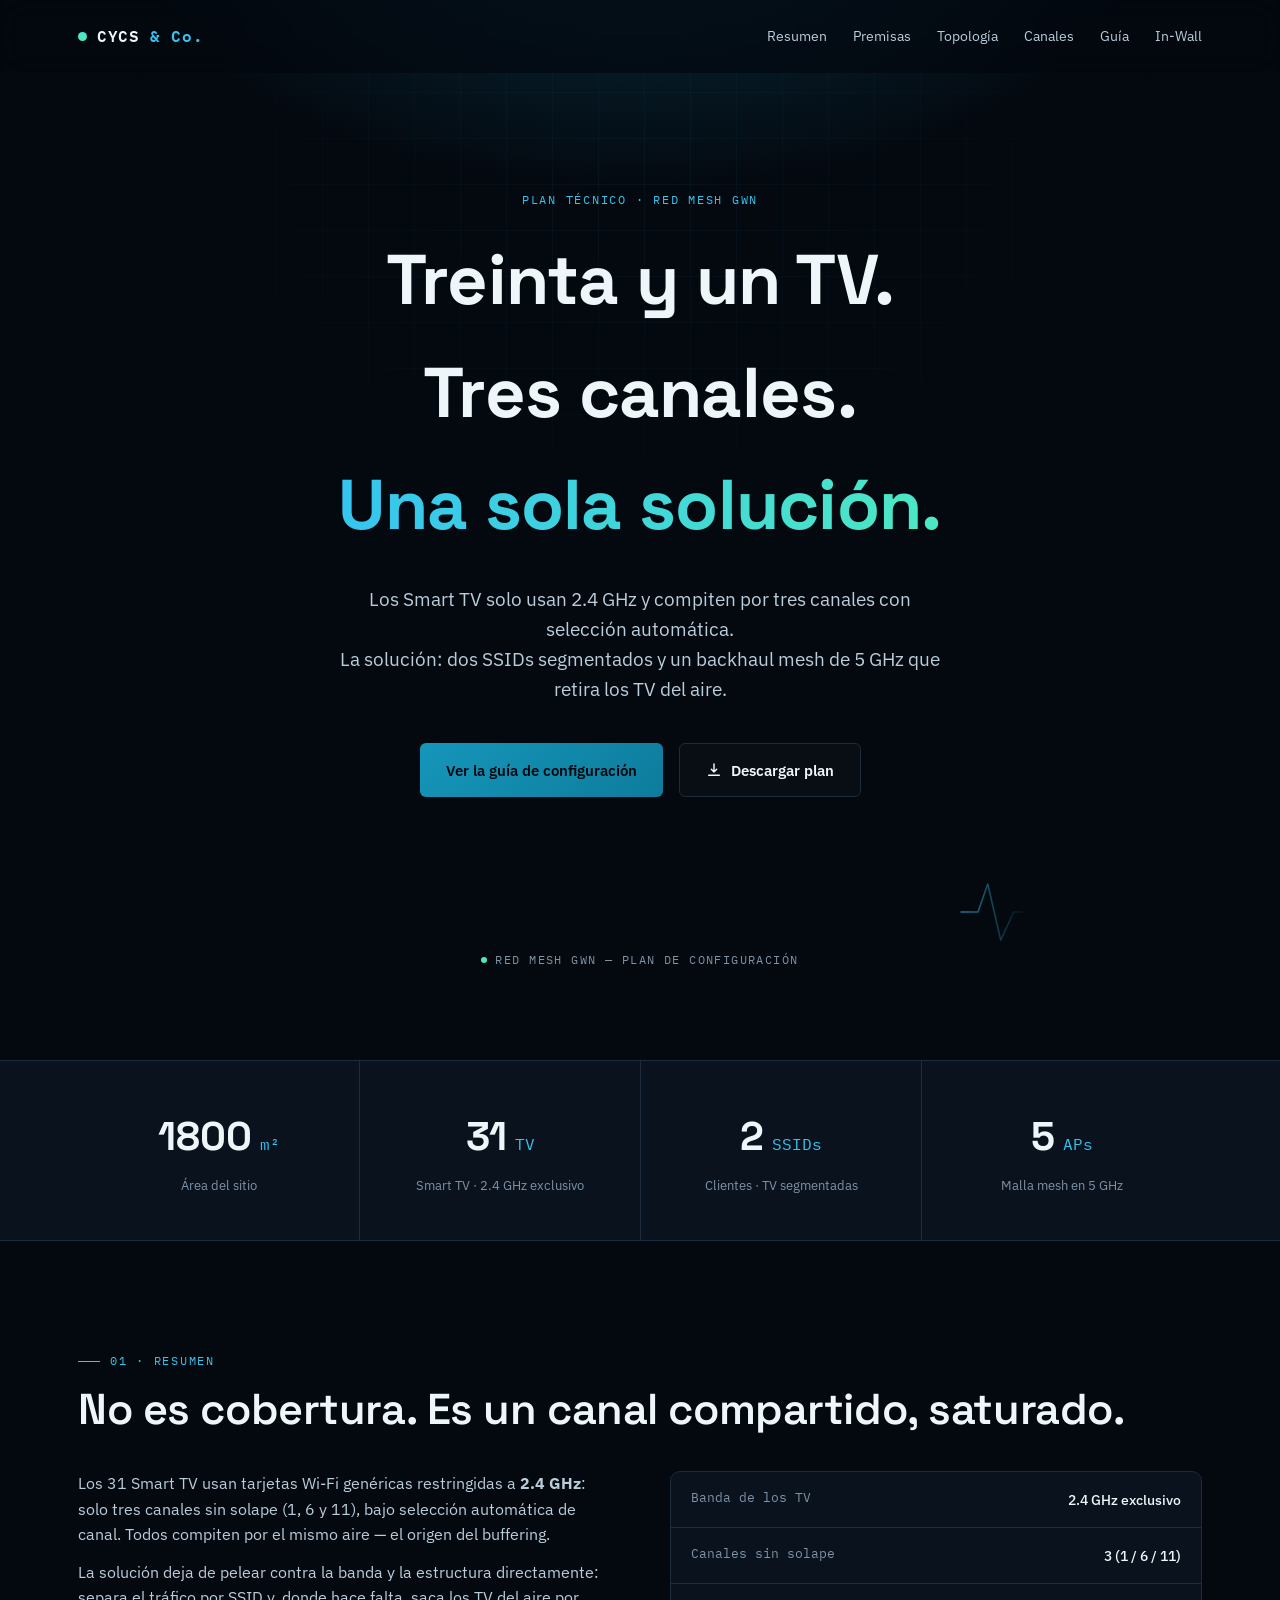
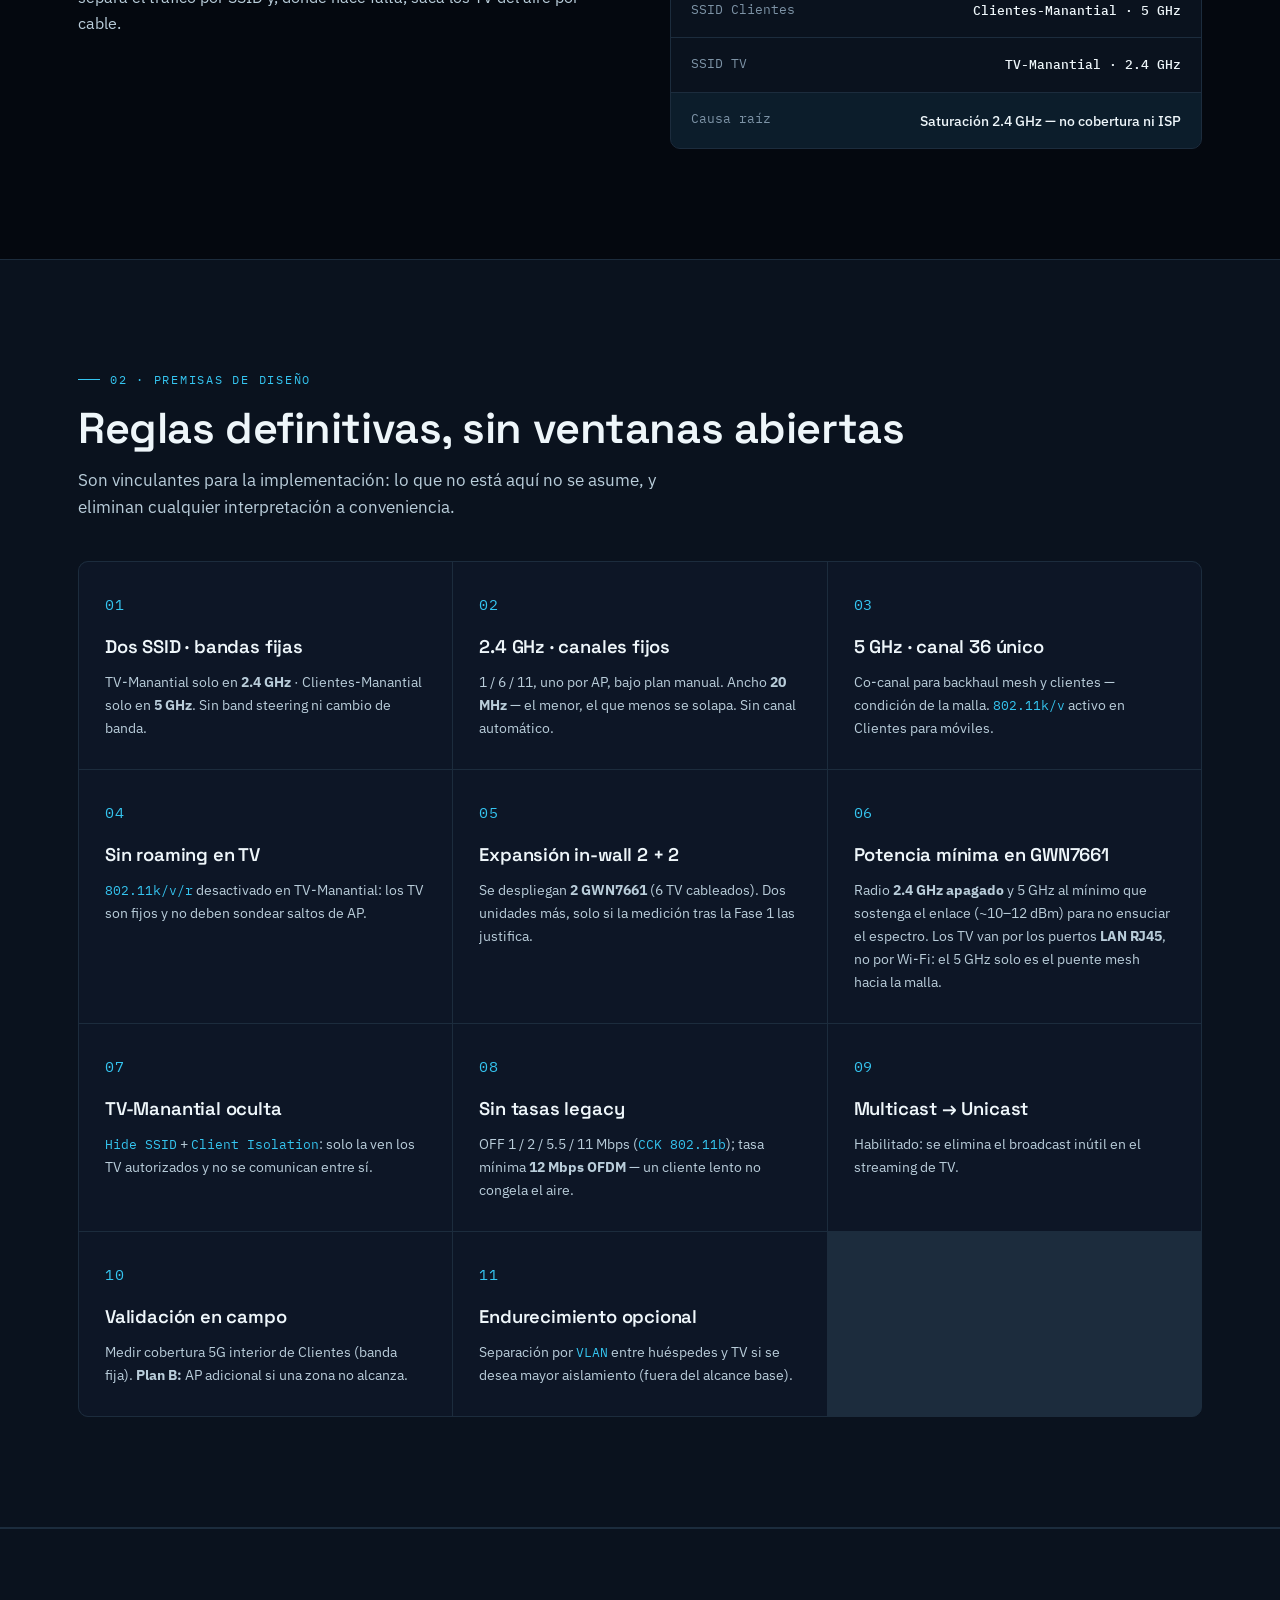
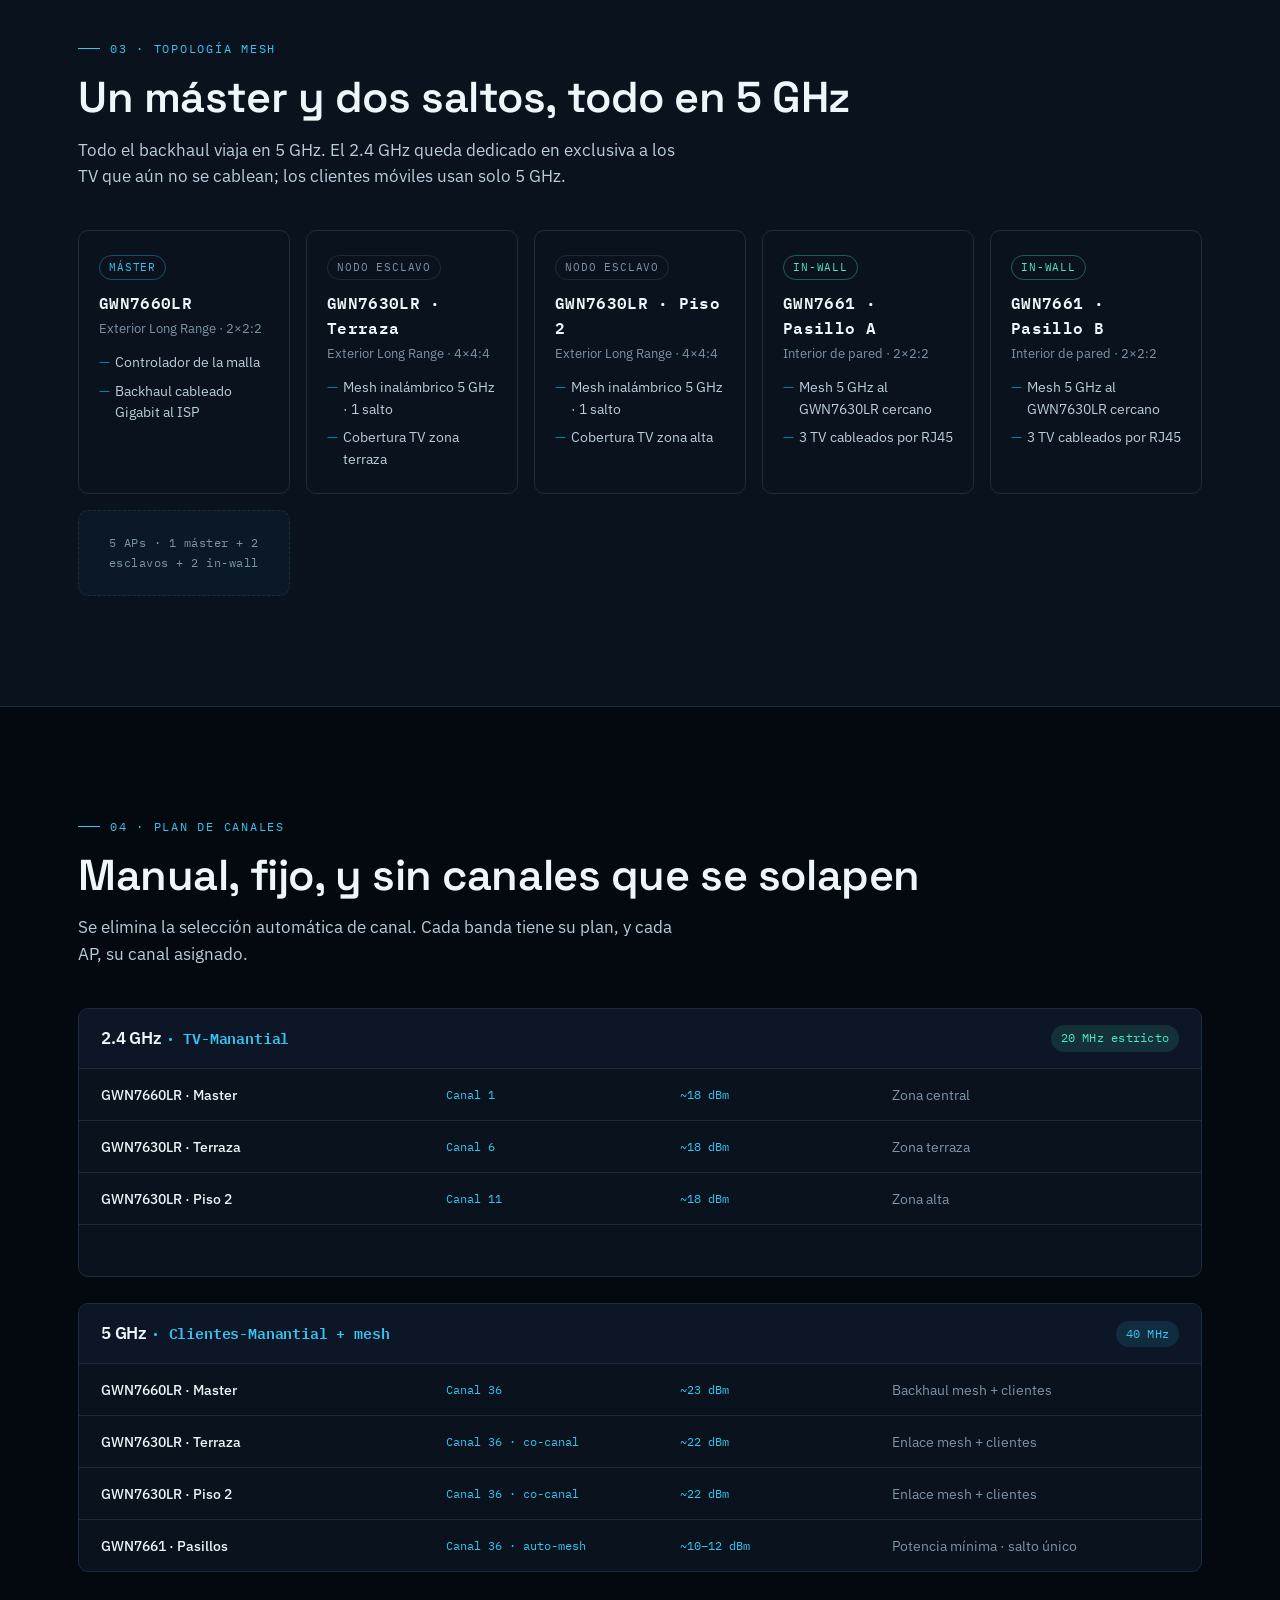
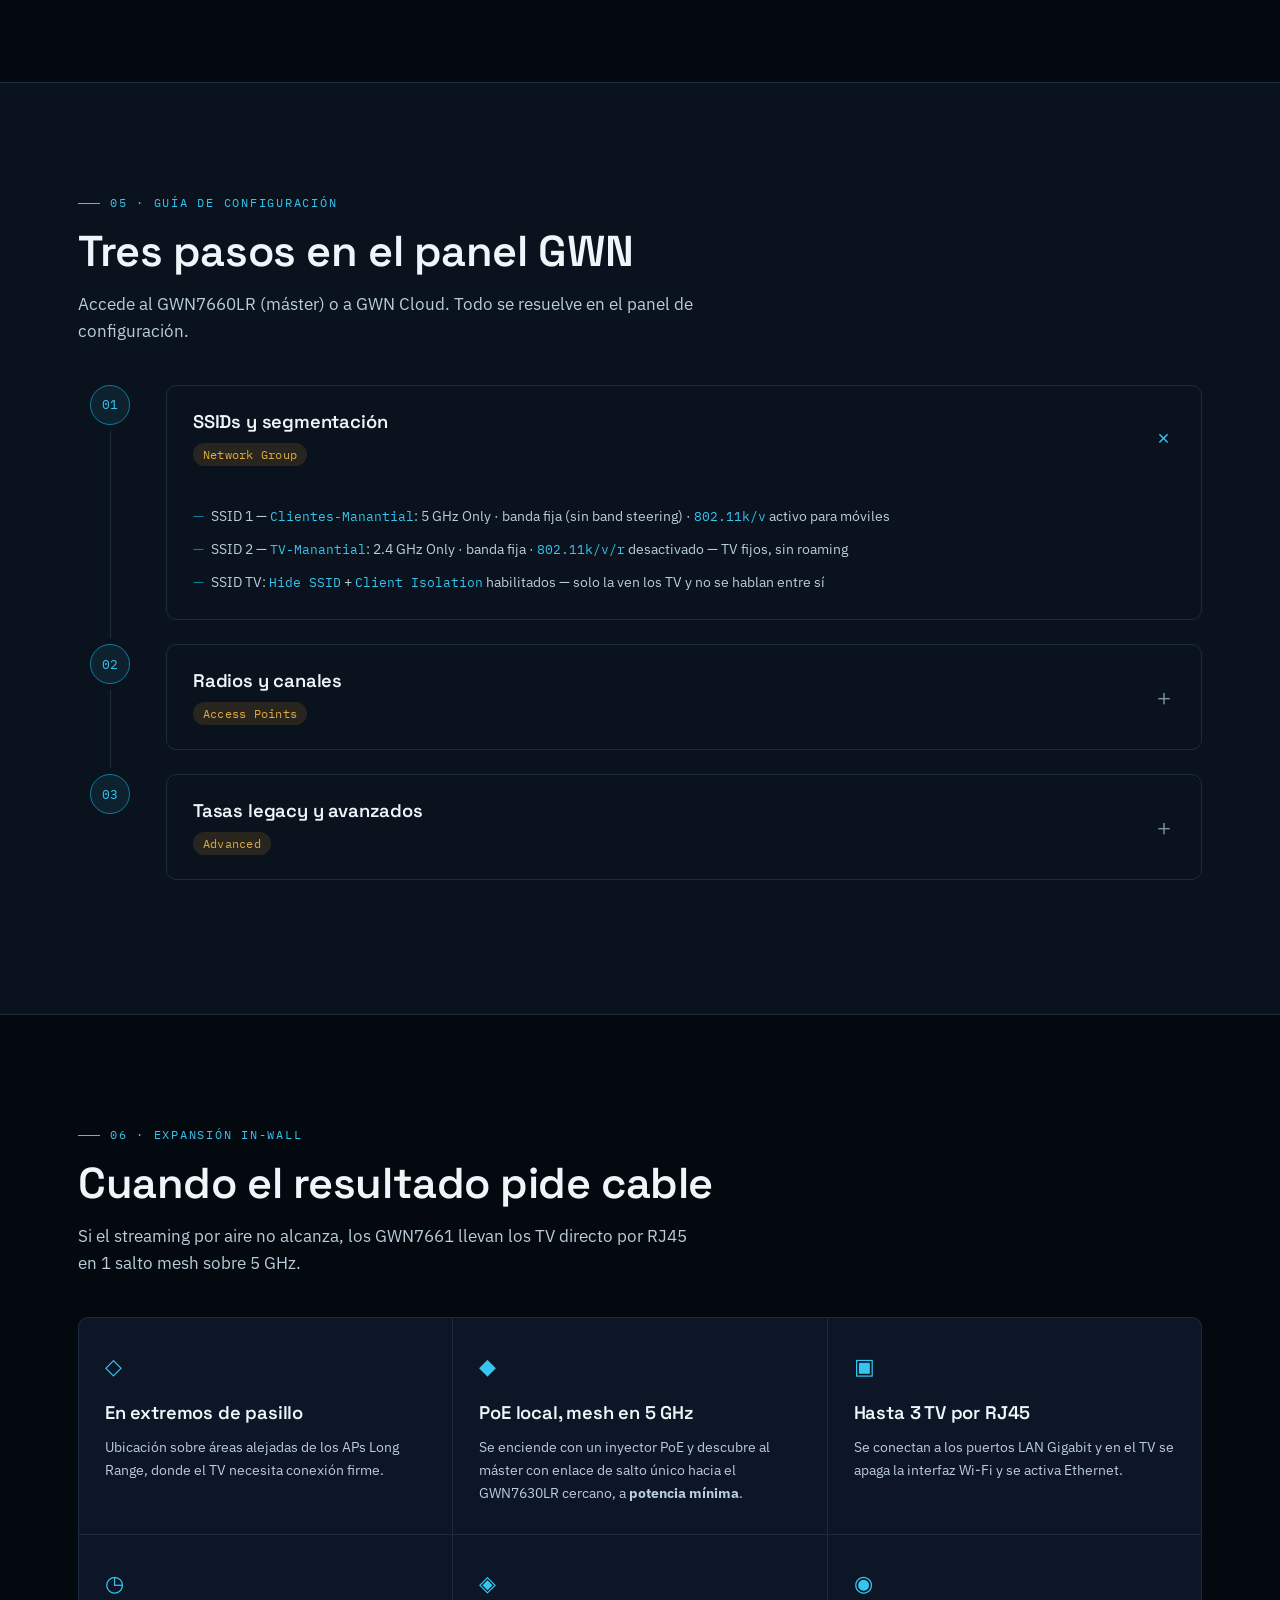
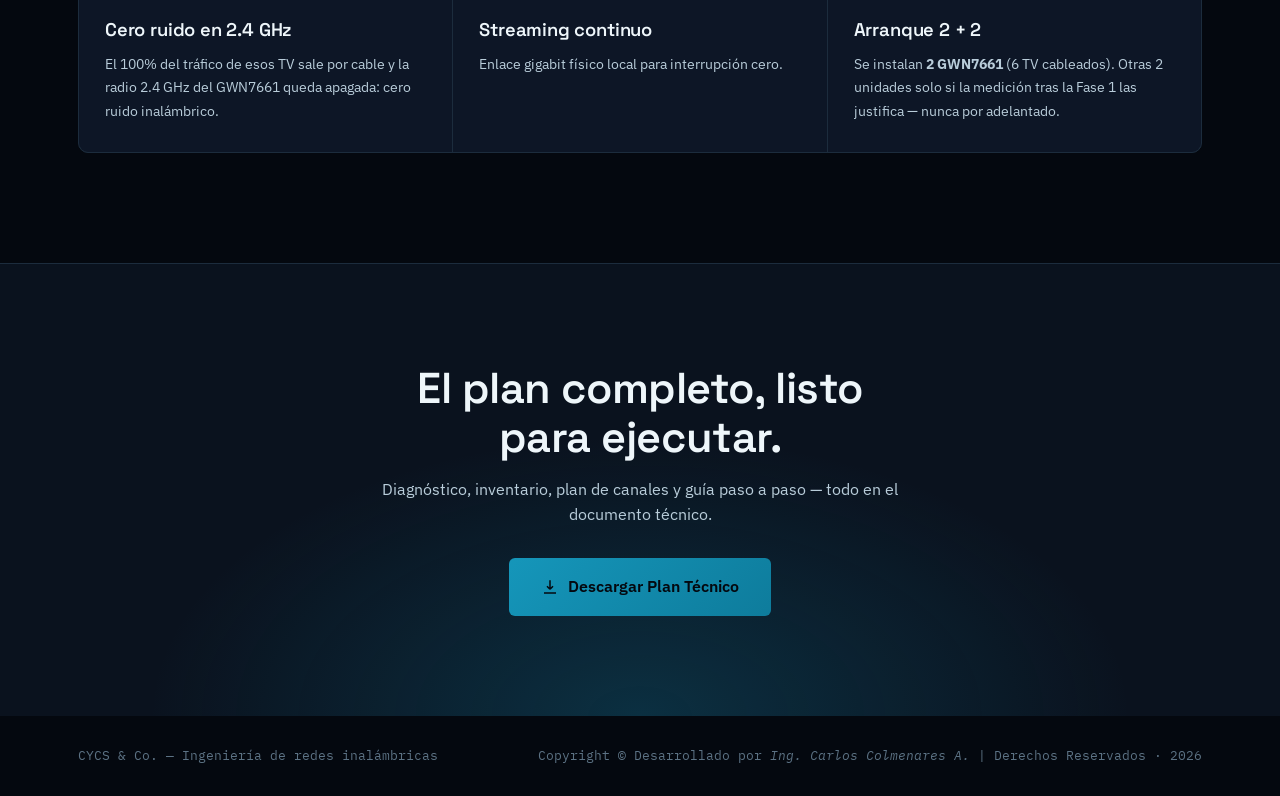
==== commit 26f8daed: "final: premisas de diseno (11) incorporadas a informe y landing; ruta PDF a Plan-tecnico-red-wifi" ====
--- a/index.html
+++ b/index.html
@@ -32,6 +32,7 @@
         </a>
         <nav class="nav__links" aria-label="Navegación principal">
           <a href="#resumen">Resumen</a>
+          <a href="#premisas">Premisas</a>
           <a href="#topologia">Topología</a>
           <a href="#canales">Canales</a>
           <a href="#guia">Guía</a>
@@ -48,6 +49,7 @@
       </div>
       <nav class="nav__mobile" id="navMobile" aria-label="Navegación móvil">
         <a href="#resumen">Resumen</a>
+        <a href="#premisas">Premisas</a>
         <a href="#topologia">Topología</a>
         <a href="#canales">Canales</a>
         <a href="#guia">Guía</a>
@@ -73,7 +75,7 @@
         <div class="hero__actions reveal">
           <a href="#guia" class="btn btn--primary">Ver la guía de configuración</a>
           <a
-            href="assets/docs/Plan-Tecnico-de-Red.pdf"
+            href="assets/docs/Plan-tecnico-red-wifi.pdf"
             download
             class="btn btn--ghost"
           >
@@ -198,14 +200,123 @@
       </div>
     </section>
 
+    <!-- ============ PREMISAS DE DISEÑO ============ -->
+    <section class="section section--panel" id="premisas">
+      <div class="section__inner">
+        <p class="eyebrow reveal">02 · Premisas de diseño</p>
+        <h2 class="reveal">Reglas definitivas, sin ventanas abiertas</h2>
+        <p class="section__lead reveal">
+          Son vinculantes para la implementación: lo que no está aquí no se
+          asume, y eliminan cualquier interpretación a conveniencia.
+        </p>
+        <div class="principles">
+          <div class="principle reveal">
+            <div class="principle__icon principle__icon--num" aria-hidden="true">01</div>
+            <h3>Dos SSID · bandas fijas</h3>
+            <p>
+              TV-Manantial solo en <strong>2.4 GHz</strong> · Clientes-Manantial
+              solo en <strong>5 GHz</strong>. Sin band steering ni cambio de
+              banda.
+            </p>
+          </div>
+          <div class="principle reveal">
+            <div class="principle__icon principle__icon--num" aria-hidden="true">02</div>
+            <h3>2.4 GHz · canales fijos</h3>
+            <p>
+              1 / 6 / 11, uno por AP, bajo plan manual. Ancho
+              <strong>20 MHz</strong> — el menor, el que menos se solapa. Sin
+              canal automático.
+            </p>
+          </div>
+          <div class="principle reveal">
+            <div class="principle__icon principle__icon--num" aria-hidden="true">03</div>
+            <h3>5 GHz · canal 36 único</h3>
+            <p>
+              Co-canal para backhaul mesh y clientes — condición de la malla.
+              <span class="mono">802.11k/v</span> activo en Clientes para
+              móviles.
+            </p>
+          </div>
+          <div class="principle reveal">
+            <div class="principle__icon principle__icon--num" aria-hidden="true">04</div>
+            <h3>Sin roaming en TV</h3>
+            <p>
+              <span class="mono">802.11k/v/r</span> desactivado en
+              TV-Manantial: los TV son fijos y no deben sondear saltos de AP.
+            </p>
+          </div>
+          <div class="principle reveal">
+            <div class="principle__icon principle__icon--num" aria-hidden="true">05</div>
+            <h3>Expansión in-wall 2 + 2</h3>
+            <p>
+              Se despliegan <strong>2 GWN7661</strong> (6 TV cableados). Dos
+              unidades más, solo si la medición tras la Fase 1 las justifica.
+            </p>
+          </div>
+          <div class="principle reveal">
+            <div class="principle__icon principle__icon--num" aria-hidden="true">06</div>
+            <h3>Potencia mínima en GWN7661</h3>
+            <p>
+              Radio <strong>2.4 GHz apagado</strong> y 5 GHz al mínimo que
+              sostenga el enlace (~10–12 dBm) para no ensuciar el espectro.
+              Los TV van por los puertos <strong>LAN RJ45</strong>, no por
+              Wi-Fi: el 5 GHz solo es el puente mesh hacia la malla.
+            </p>
+          </div>
+          <div class="principle reveal">
+            <div class="principle__icon principle__icon--num" aria-hidden="true">07</div>
+            <h3>TV-Manantial oculta</h3>
+            <p>
+              <span class="mono">Hide SSID</span> +
+              <span class="mono">Client Isolation</span>: solo la ven los TV
+              autorizados y no se comunican entre sí.
+            </p>
+          </div>
+          <div class="principle reveal">
+            <div class="principle__icon principle__icon--num" aria-hidden="true">08</div>
+            <h3>Sin tasas legacy</h3>
+            <p>
+              OFF 1 / 2 / 5.5 / 11 Mbps (<span class="mono">CCK 802.11b</span>);
+              tasa mínima <strong>12 Mbps OFDM</strong> — un cliente lento no
+              congela el aire.
+            </p>
+          </div>
+          <div class="principle reveal">
+            <div class="principle__icon principle__icon--num" aria-hidden="true">09</div>
+            <h3>Multicast → Unicast</h3>
+            <p>
+              Habilitado: se elimina el broadcast inútil en el streaming de TV.
+            </p>
+          </div>
+          <div class="principle reveal">
+            <div class="principle__icon principle__icon--num" aria-hidden="true">10</div>
+            <h3>Validación en campo</h3>
+            <p>
+              Medir cobertura 5G interior de Clientes (banda fija).
+              <strong>Plan B:</strong> AP adicional si una zona no alcanza.
+            </p>
+          </div>
+          <div class="principle reveal">
+            <div class="principle__icon principle__icon--num" aria-hidden="true">11</div>
+            <h3>Endurecimiento opcional</h3>
+            <p>
+              Separación por <span class="mono">VLAN</span> entre huéspedes y TV
+              si se desea mayor aislamiento (fuera del alcance base).
+            </p>
+          </div>
+        </div>
+      </div>
+    </section>
+
     <!-- ============ TOPOLOGÍA ============ -->
     <section class="section section--panel" id="topologia">
       <div class="section__inner">
-        <p class="eyebrow reveal">02 · Topología mesh</p>
+        <p class="eyebrow reveal">03 · Topología mesh</p>
         <h2 class="reveal">Un máster y dos saltos, todo en 5 GHz</h2>
         <p class="section__lead reveal">
-          El tráfico pesa sobre el backhaul inalámbrico de 5 GHz. Los TV salen
-          de la banda de 2.4 GHz quedando solo para clientes de corto alcance.
+          Todo el backhaul viaja en 5 GHz. El 2.4 GHz queda dedicado en
+          exclusiva a los TV que aún no se cablean; los clientes móviles usan
+          solo 5 GHz.
         </p>
         <div class="nodes">
           <div class="nodecard reveal">
@@ -263,7 +374,7 @@
     <!-- ============ CANALES ============ -->
     <section class="section" id="canales">
       <div class="section__inner">
-        <p class="eyebrow reveal">03 · Plan de canales</p>
+        <p class="eyebrow reveal">04 · Plan de canales</p>
         <h2 class="reveal">Manual, fijo, y sin canales que se solapen</h2>
         <p class="section__lead reveal">
           Se elimina la selección automática de canal. Cada banda tiene su
@@ -296,9 +407,9 @@
             </div>
             <div class="band__row reveal">
               <span class="band__node">GWN7661 · Pasillos</span>
-              <span class="band__cell mono">1 u 11 · o OFF</span>
-              <span class="band__cell mono">~10 dBm / OFF</span>
-              <span class="band__cell">Si los TV van por cable</span>
+              <span class="band__cell mono">—</span>
+              <span class="band__cell mono">Radio OFF</span>
+              <span class="band__cell">TV van por cable RJ45</span>
             </div>
           </div>
         </div>
@@ -330,8 +441,8 @@
             <div class="band__row reveal">
               <span class="band__node">GWN7661 · Pasillos</span>
               <span class="band__cell mono">Canal 36 · auto-mesh</span>
-              <span class="band__cell mono">~16 dBm</span>
-              <span class="band__cell">Salto único + clientes</span>
+              <span class="band__cell mono">~10–12 dBm</span>
+              <span class="band__cell">Potencia mínima · salto único</span>
             </div>
           </div>
         </div>
@@ -341,7 +452,7 @@
     <!-- ============ GUÍA ============ -->
     <section class="section section--panel" id="guia">
       <div class="section__inner">
-        <p class="eyebrow reveal">04 · Guía de configuración</p>
+        <p class="eyebrow reveal">05 · Guía de configuración</p>
         <h2 class="reveal">Tres pasos en el panel GWN</h2>
         <p class="section__lead reveal">
           Accede al GWN7660LR (máster) o a GWN Cloud. Todo se resuelve en el
@@ -368,13 +479,20 @@
                 <ul class="stage__list">
                   <li>
                     SSID 1 — <span class="mono">Clientes-Manantial</span>:
-                    5 GHz, <span class="mono">802.11k/v</span> activado
+                    5 GHz Only · banda fija (sin band steering) ·
+                    <span class="mono">802.11k/v</span> activo para móviles
                   </li>
                   <li>
-                    SSID 2 — <span class="mono">TV-Manantial</span>: 2.4 GHz,
-                    <span class="mono">802.11k/v/r</span> desactivado (TV fijos)
+                    SSID 2 — <span class="mono">TV-Manantial</span>: 2.4 GHz
+                    Only · banda fija ·
+                    <span class="mono">802.11k/v/r</span> desactivado — TV
+                    fijos, sin roaming
                   </li>
-                  <li>SSID TV: <span class="mono">Hide SSID</span> + <span class="mono">Client Isolation</span> habilitados</li>
+                  <li>
+                    SSID TV: <span class="mono">Hide SSID</span> +
+                    <span class="mono">Client Isolation</span> habilitados — solo
+                    la ven los TV y no se hablan entre sí
+                  </li>
                 </ul>
               </div>
             </div>
@@ -397,9 +515,9 @@
               </button>
               <div class="stage__body">
                 <ul class="stage__list">
-                  <li>Radio 2.4G: ancho <span class="mono">20 MHz</span>, canal fijo según plan</li>
-                  <li>Radio 5G: ancho <span class="mono">40 MHz</span>, canal 36 fijo para estabilizar el mesh</li>
-                  <li>Tx Power: 2.4G <span class="mono">18 dBm</span> · 5G <span class="mono">22–23 dBm</span></li>
+                  <li>Radio 2.4G: ancho <span class="mono">20 MHz</span> (sin solape) · canal fijo 1 / 6 / 11 · sin canal automático</li>
+                  <li>Radio 5G: ancho <span class="mono">40 MHz</span> · canal <span class="mono">36</span> único co-canal (backhaul mesh + clientes)</li>
+                  <li>Tx Power: LR 2.4G <span class="mono">18 dBm</span> · 5G <span class="mono">22–23 dBm</span> · GWN7661 al mínimo</li>
                 </ul>
               </div>
             </div>
@@ -438,7 +556,7 @@
     <!-- ============ IN-WALL ============ -->
     <section class="section" id="inwall">
       <div class="section__inner">
-        <p class="eyebrow reveal">05 · Expansión in-wall</p>
+        <p class="eyebrow reveal">06 · Expansión in-wall</p>
         <h2 class="reveal">Cuando el resultado pide cable</h2>
         <p class="section__lead reveal">
           Si el streaming por aire no alcanza, los GWN7661 llevan los TV directo
@@ -458,7 +576,8 @@
             <h3>PoE local, mesh en 5 GHz</h3>
             <p>
               Se enciende con un inyector PoE y descubre al máster con enlace
-              de salto único hacia el GWN7630LR cercano.
+              de salto único hacia el GWN7630LR cercano, a
+              <strong>potencia mínima</strong>.
             </p>
           </div>
           <div class="principle reveal">
@@ -473,8 +592,8 @@
             <div class="principle__icon" aria-hidden="true">◷</div>
             <h3>Cero ruido en 2.4 GHz</h3>
             <p>
-              El 100% del tráfico de esos TV sale por cable: nada de broadcast
-              inalámbrico.
+              El 100% del tráfico de esos TV sale por cable y la radio
+              2.4 GHz del GWN7661 queda apagada: cero ruido inalámbrico.
             </p>
           </div>
           <div class="principle reveal">
@@ -484,10 +603,11 @@
           </div>
           <div class="principle reveal">
             <div class="principle__icon" aria-hidden="true">◉</div>
-            <h3>Condicional a Fase 1</h3>
-            <p>
-              Se despliega solo si, cerrada la optimización de software, la
-              banda aún se satura en horas altas.
+            <h3>Arranque 2 + 2</h3>
+            <p>
+              Se instalan <strong>2 GWN7661</strong> (6 TV cableados). Otras 2
+              unidades solo si la medición tras la Fase 1 las justifica — nunca
+              por adelantado.
             </p>
           </div>
         </div>
@@ -503,7 +623,7 @@
           el documento técnico.
         </p>
         <a
-          href="assets/docs/Plan-Tecnico-de-Red.pdf"
+          href="assets/docs/Plan-tecnico-red-wifi.pdf"
           download
           class="btn btn--primary btn--lg"
         >
--- a/assets/css/styles.css
+++ b/assets/css/styles.css
@@ -245,6 +245,7 @@
 .principle { background: var(--ink-850); padding: 30px 26px; transition: background 0.25s; }
 .principle:hover { background: var(--ink-800); }
 .principle__icon { color: var(--blue-400); font-size: 1.4rem; margin-bottom: 14px; }
+.principle__icon--num { font-family: var(--font-mono); font-size: 0.95rem; letter-spacing: 0.05em; margin-bottom: 16px; }
 .principle p { font-size: 0.9rem; margin: 0; }
 
 /* ==========================================================================
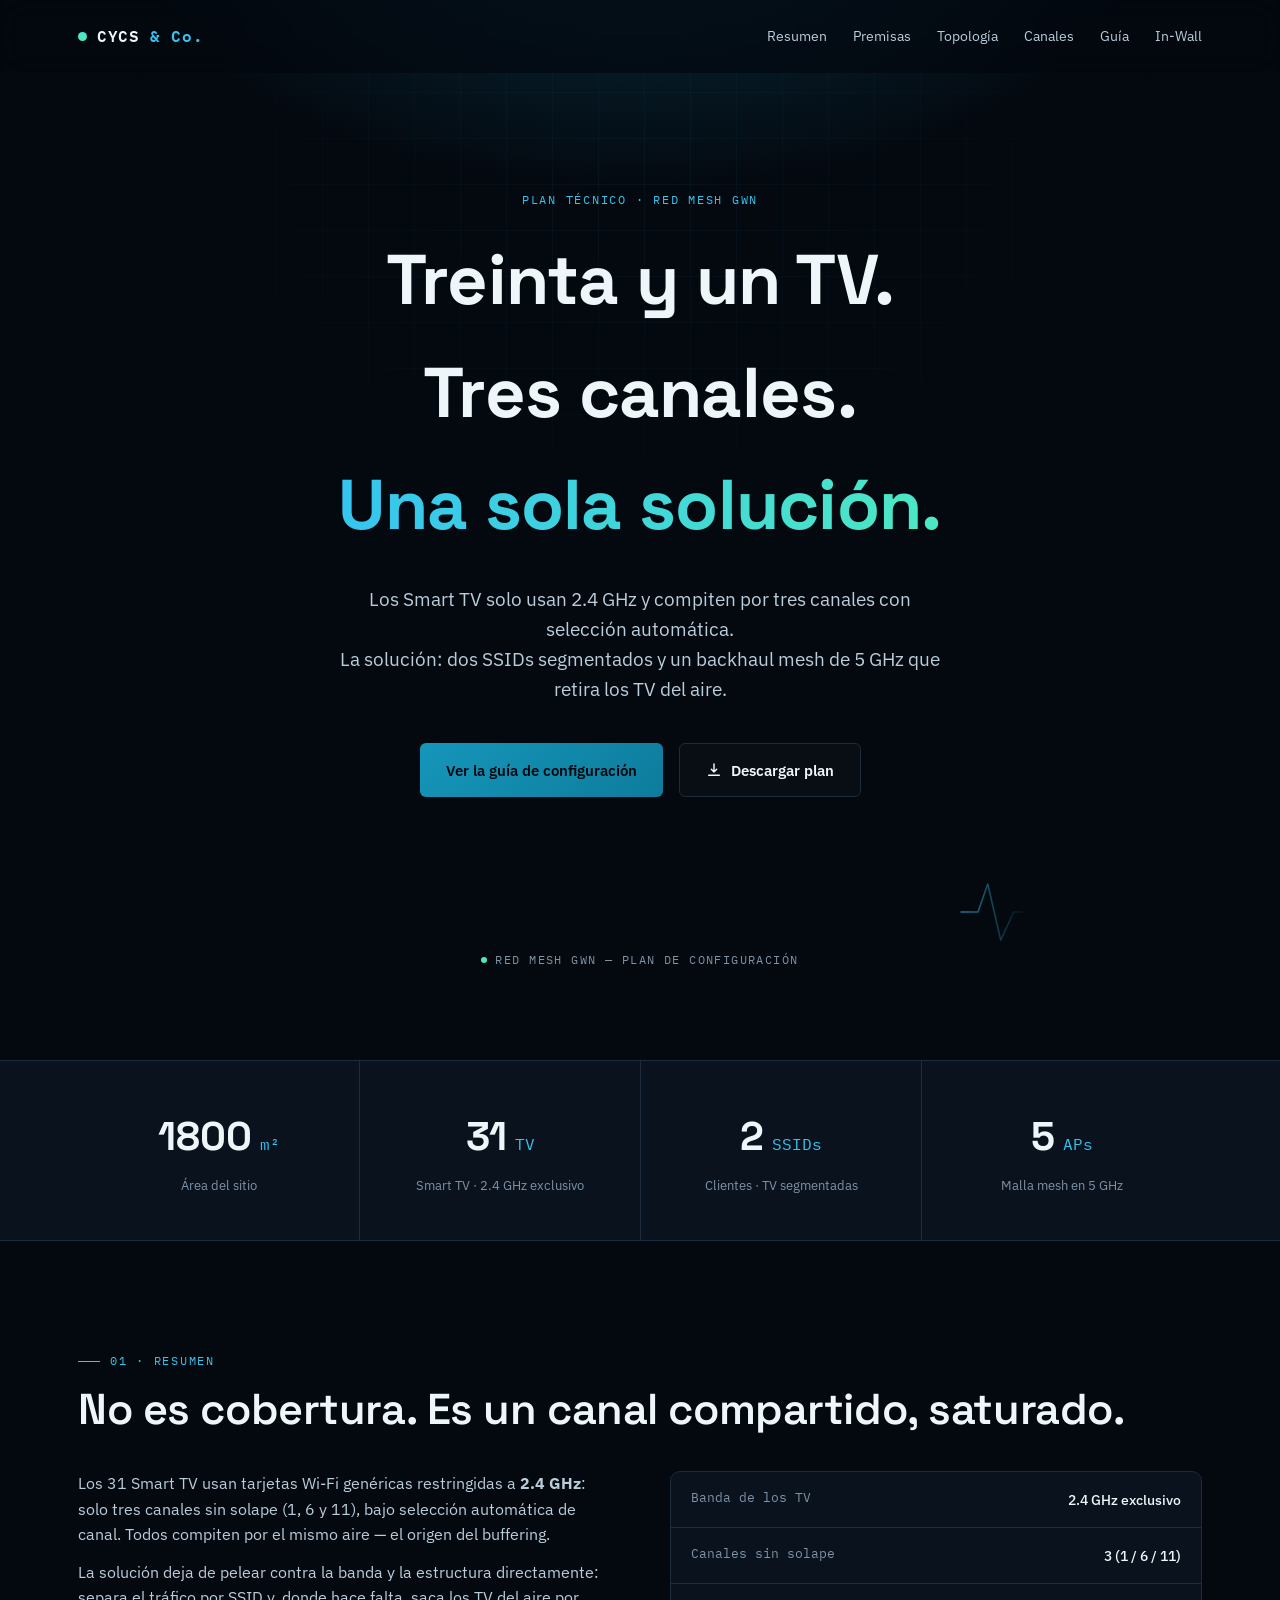
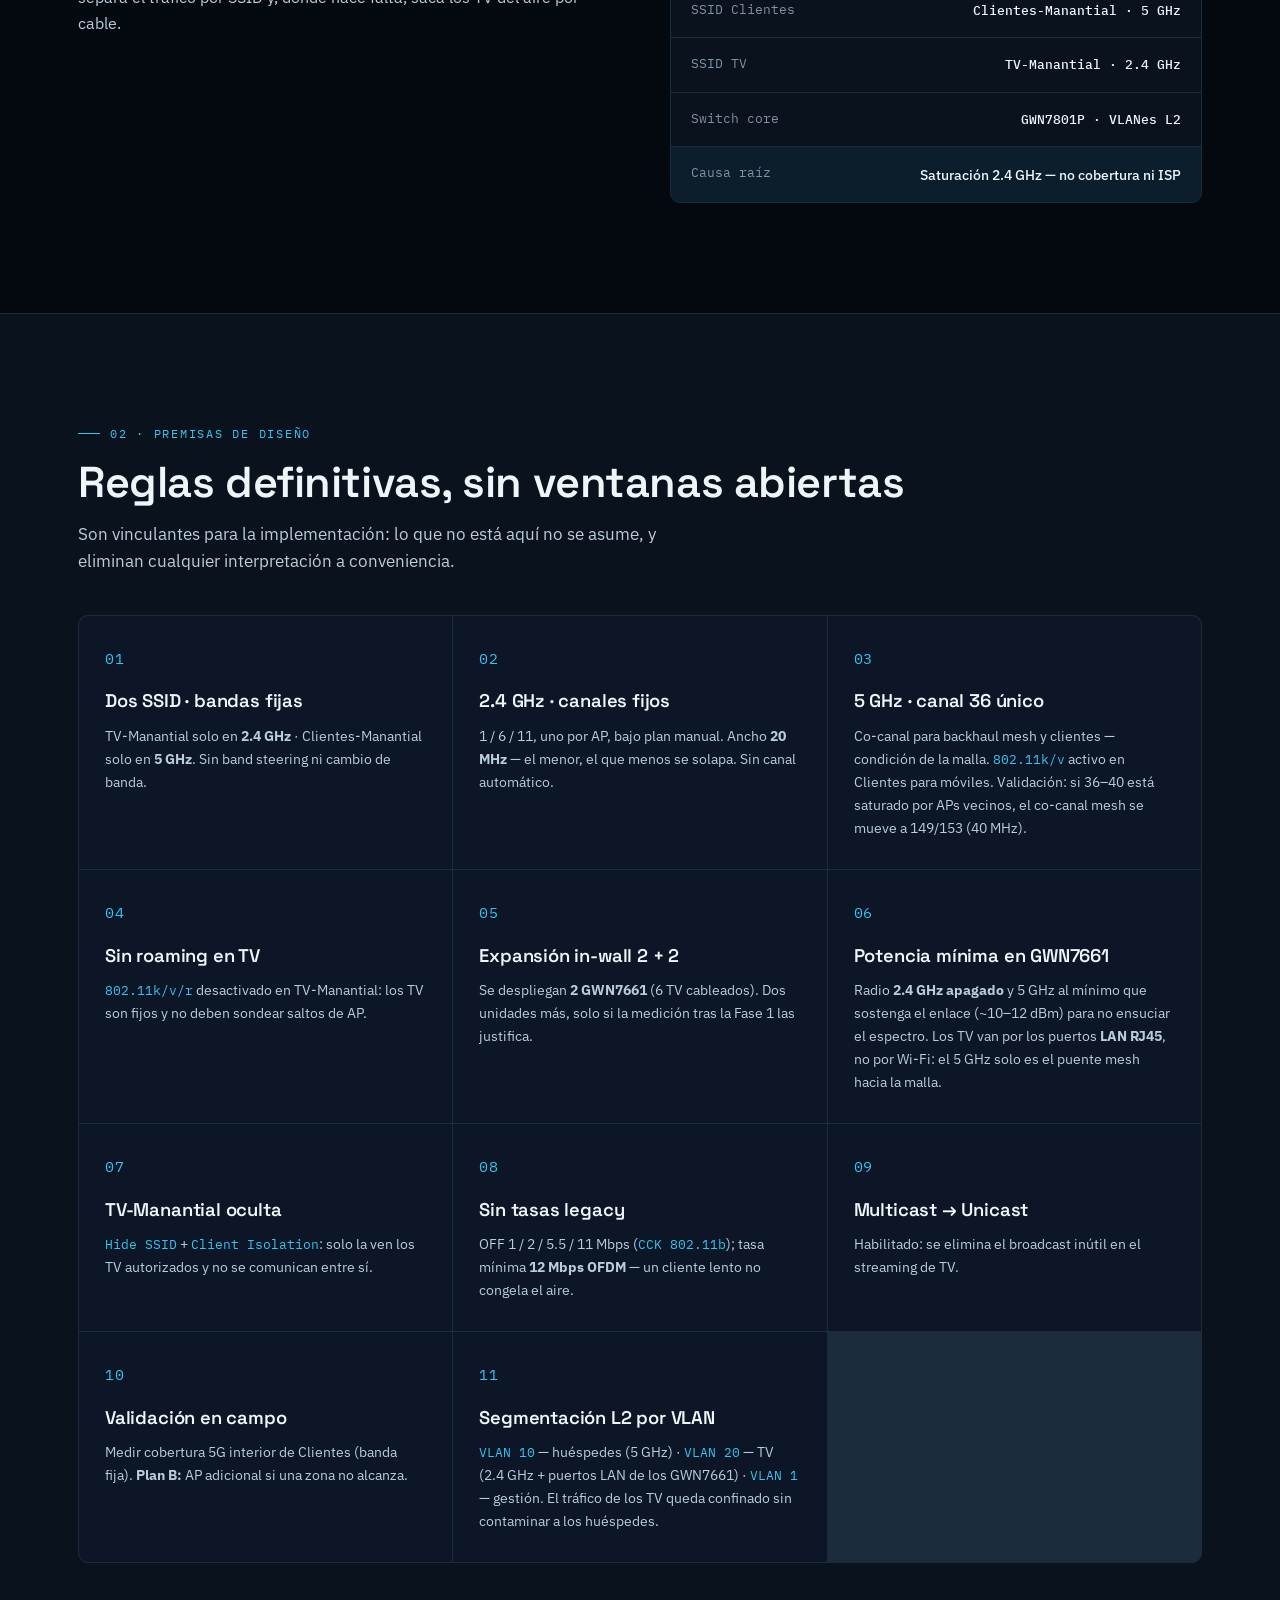
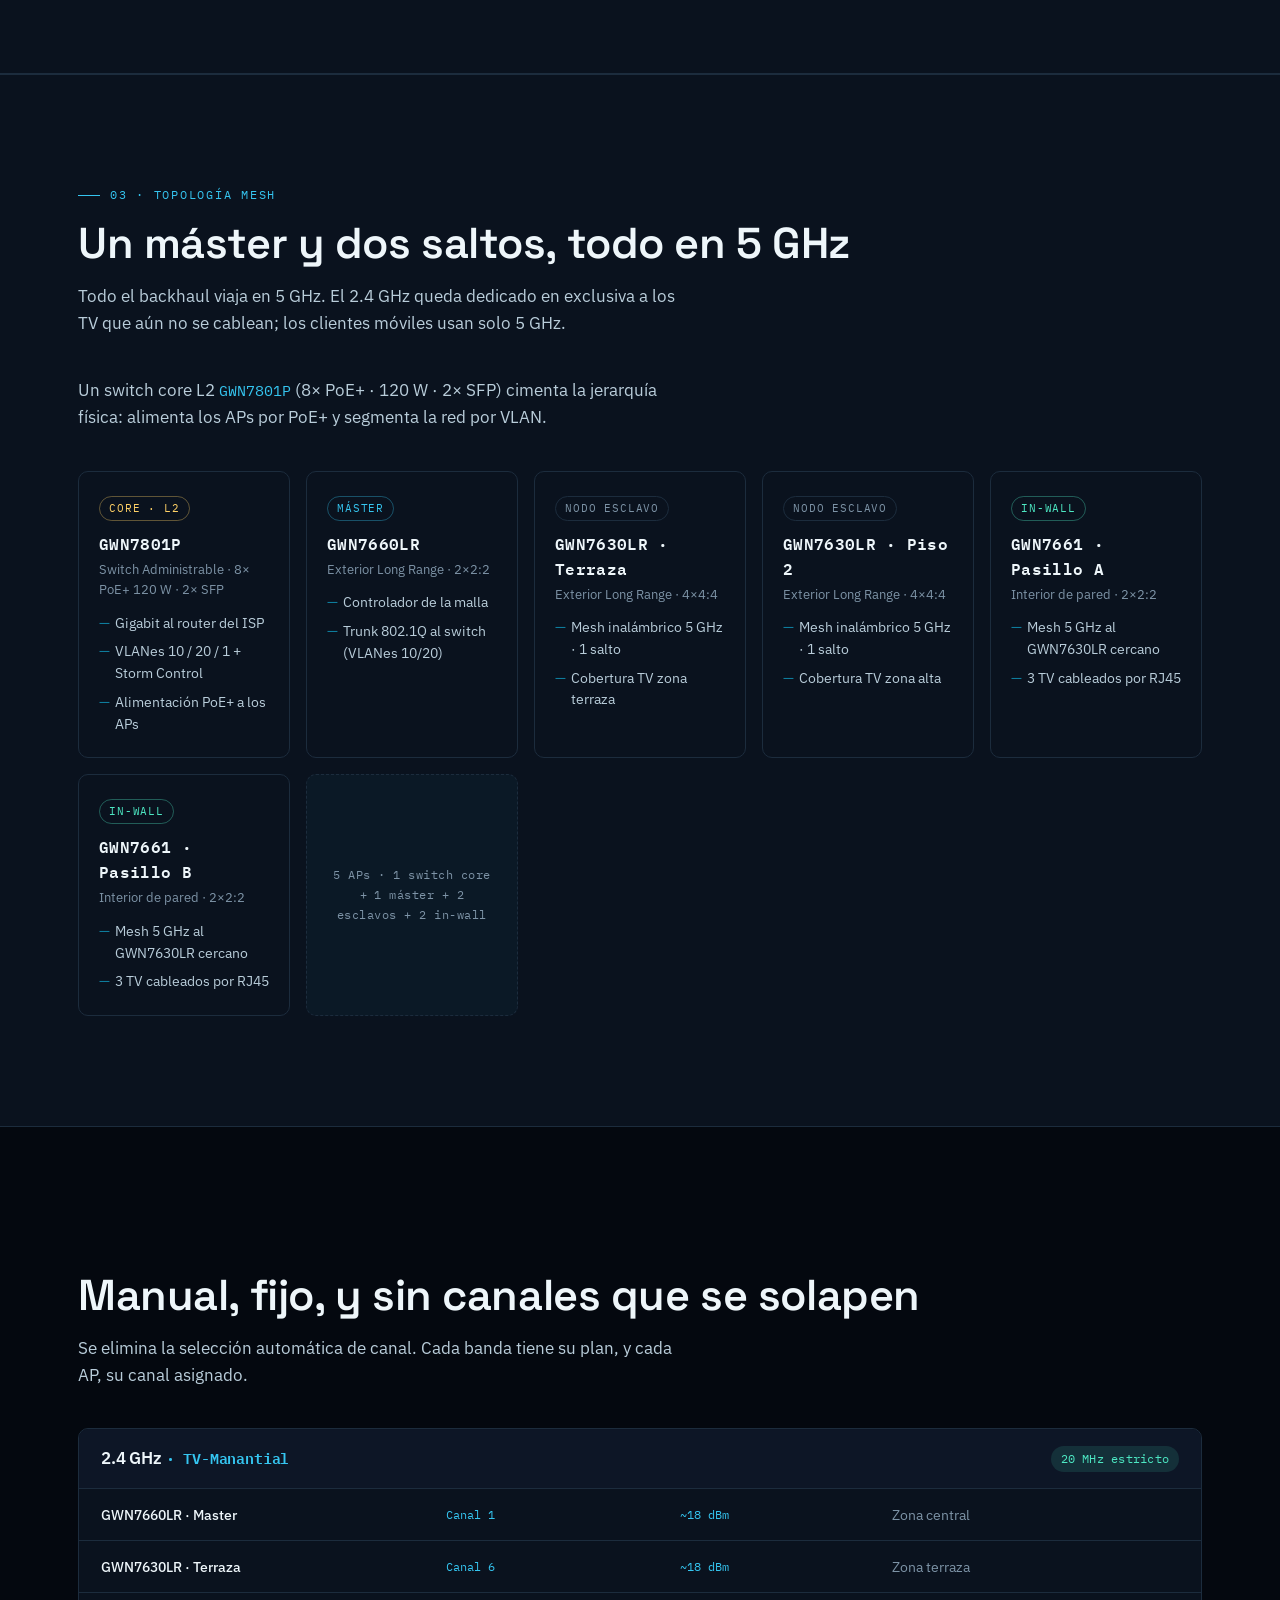
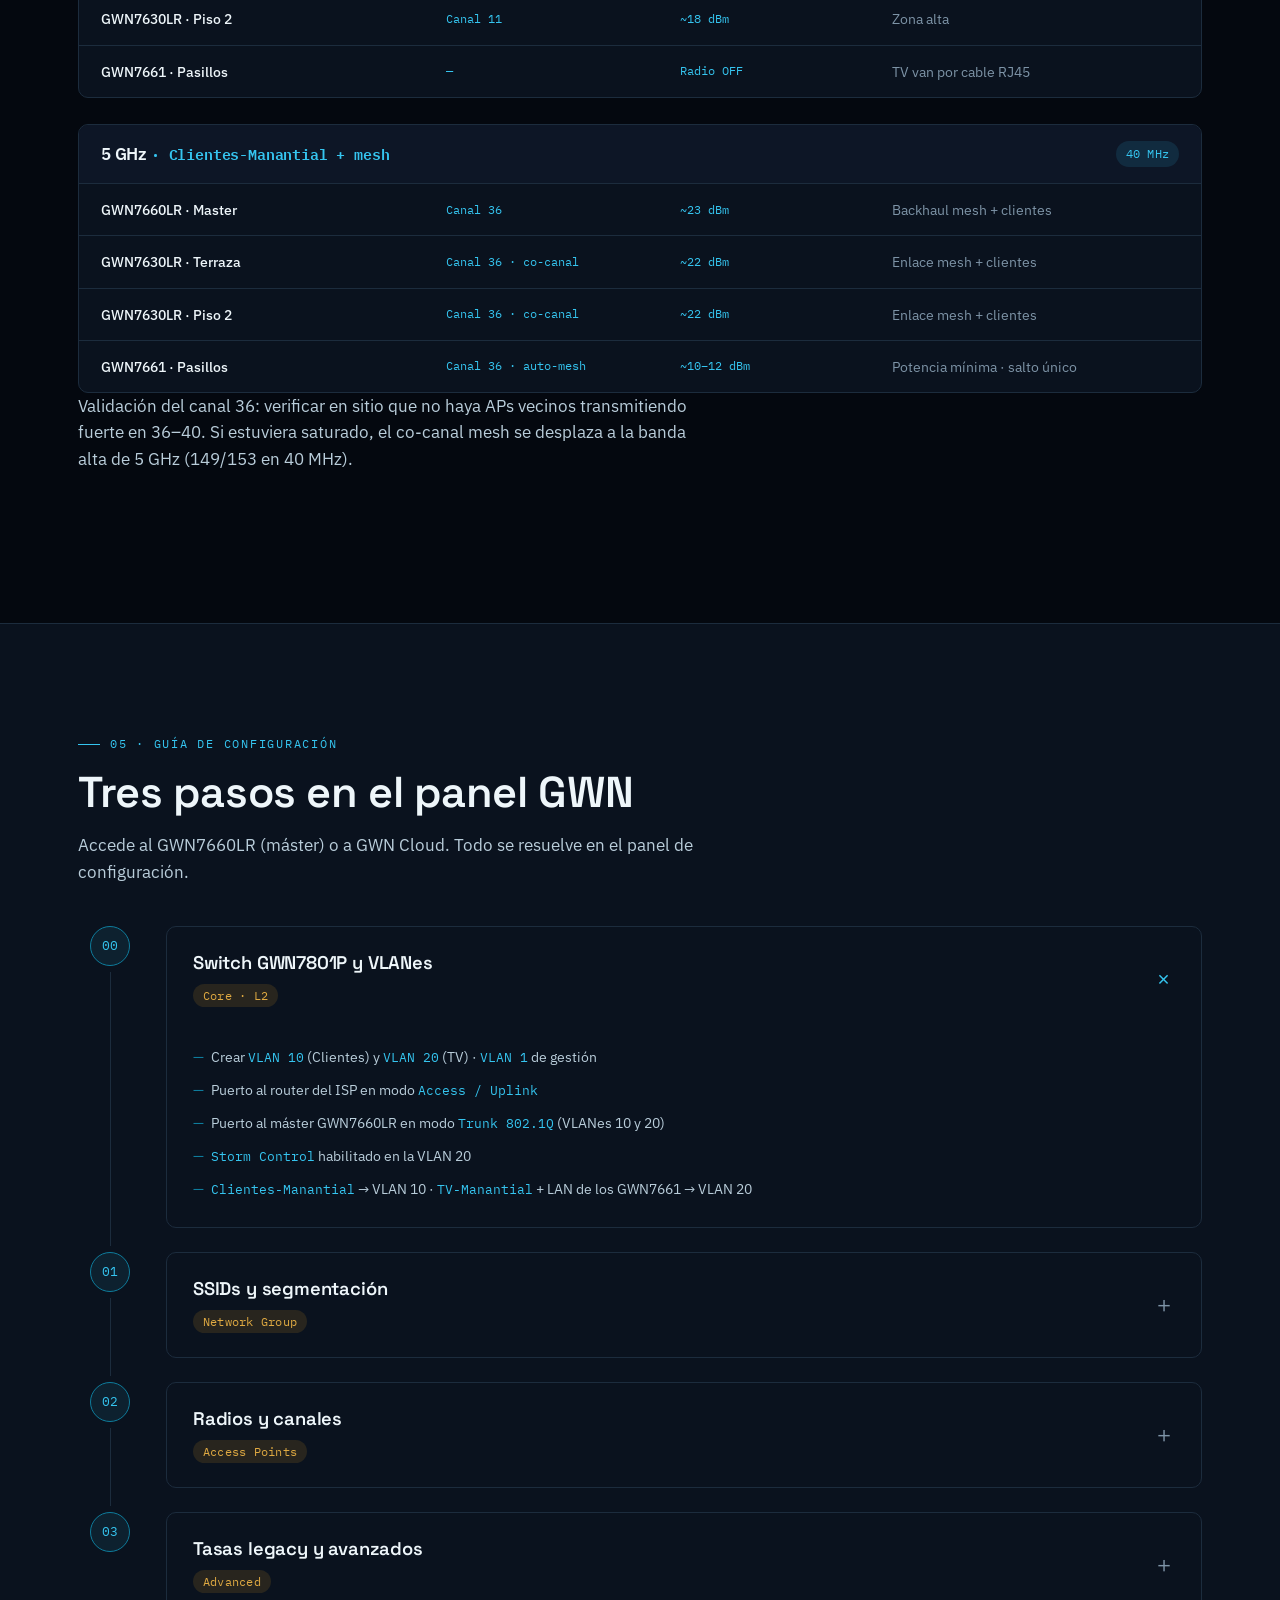
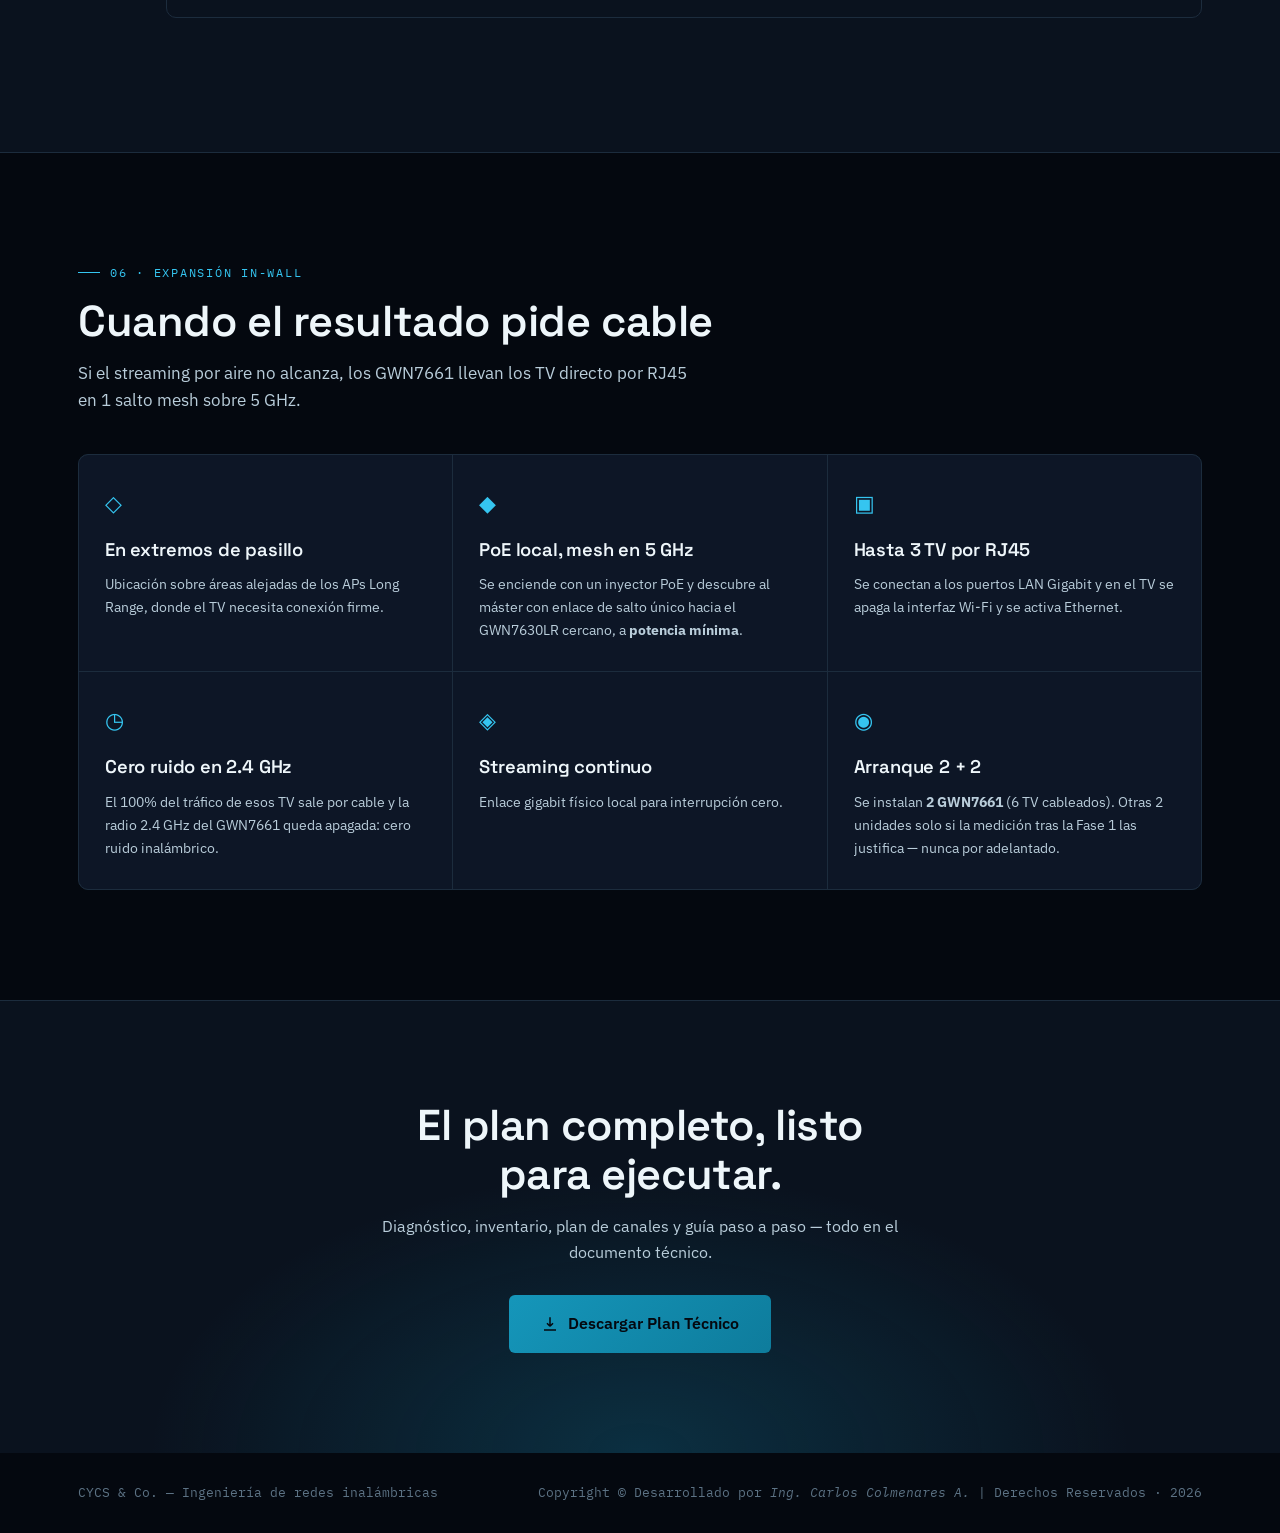
==== commit 2e338908: "feat: integra switch GWN7801P y segmentacion L2 por VLAN (recomendacion Gemini)" ====
--- a/index.html
+++ b/index.html
@@ -188,6 +188,10 @@
                 <span class="diagcard__k">SSID TV</span>
                 <span class="diagcard__v mono">TV-Manantial · 2.4 GHz</span>
               </div>
+              <div class="diagcard__row">
+                <span class="diagcard__k">Switch core</span>
+                <span class="diagcard__v mono">GWN7801P · VLANes L2</span>
+              </div>
               <div class="diagcard__row diagcard__row--accent">
                 <span class="diagcard__k">Causa raíz</span>
                 <span class="diagcard__v"
@@ -234,7 +238,8 @@
             <p>
               Co-canal para backhaul mesh y clientes — condición de la malla.
               <span class="mono">802.11k/v</span> activo en Clientes para
-              móviles.
+              móviles. Validación: si 36–40 está saturado por APs vecinos, el
+              co-canal mesh se mueve a 149/153 (40 MHz).
             </p>
           </div>
           <div class="principle reveal">
@@ -298,10 +303,12 @@
           </div>
           <div class="principle reveal">
             <div class="principle__icon principle__icon--num" aria-hidden="true">11</div>
-            <h3>Endurecimiento opcional</h3>
-            <p>
-              Separación por <span class="mono">VLAN</span> entre huéspedes y TV
-              si se desea mayor aislamiento (fuera del alcance base).
+            <h3>Segmentación L2 por VLAN</h3>
+            <p>
+              <span class="mono">VLAN 10</span> — huéspedes (5 GHz) ·
+              <span class="mono">VLAN 20</span> — TV (2.4 GHz + puertos LAN de
+              los GWN7661) · <span class="mono">VLAN 1</span> — gestión. El
+              tráfico de los TV queda confinado sin contaminar a los huéspedes.
             </p>
           </div>
         </div>
@@ -318,14 +325,29 @@
           exclusiva a los TV que aún no se cablean; los clientes móviles usan
           solo 5 GHz.
         </p>
+        <p class="section__lead reveal">
+          Un switch core L2 <span class="mono">GWN7801P</span> (8× PoE+ · 120 W ·
+          2× SFP) cimenta la jerarquía física: alimenta los APs por PoE+ y
+          segmenta la red por VLAN.
+        </p>
         <div class="nodes">
+          <div class="nodecard reveal">
+            <div class="nodecard__tag nodecard__tag--core">Core · L2</div>
+            <h3>GWN7801P</h3>
+            <p class="nodecard__sub">Switch Administrable · 8× PoE+ 120 W · 2× SFP</p>
+            <ul class="nodecard__list">
+              <li>Gigabit al router del ISP</li>
+              <li>VLANes 10 / 20 / 1 + Storm Control</li>
+              <li>Alimentación PoE+ a los APs</li>
+            </ul>
+          </div>
           <div class="nodecard reveal">
             <div class="nodecard__tag nodecard__tag--master">Máster</div>
             <h3>GWN7660LR</h3>
             <p class="nodecard__sub">Exterior Long Range · 2×2:2</p>
             <ul class="nodecard__list">
               <li>Controlador de la malla</li>
-              <li>Backhaul cableado Gigabit al ISP</li>
+              <li>Trunk 802.1Q al switch (VLANes 10/20)</li>
             </ul>
           </div>
           <div class="nodecard reveal">
@@ -365,7 +387,7 @@
             </ul>
           </div>
           <div class="nodecard nodecard--key reveal" aria-hidden="true">
-            <span class="nodecard__key-label">5 APs · 1 máster + 2 esclavos + 2 in-wall</span>
+            <span class="nodecard__key-label">5 APs · 1 switch core + 1 máster + 2 esclavos + 2 in-wall</span>
           </div>
         </div>
       </div>
@@ -446,6 +468,11 @@
             </div>
           </div>
         </div>
+        <p class="section__lead reveal">
+          Validación del canal 36: verificar en sitio que no haya APs vecinos
+          transmitiendo fuerte en 36–40. Si estuviera saturado, el co-canal
+          mesh se desplaza a la banda alta de 5 GHz (149/153 en 40 MHz).
+        </p>
       </div>
     </section>
 
@@ -460,6 +487,33 @@
         </p>
 
         <div class="timeline" id="timeline">
+          <article class="stage reveal" data-stage="0">
+            <div class="stage__rail">
+              <span class="stage__num">00</span>
+              <span class="stage__line" aria-hidden="true"></span>
+            </div>
+            <div class="stage__card">
+              <button class="stage__head" aria-expanded="false">
+                <div>
+                  <h3>Switch GWN7801P y VLANes</h3>
+                  <div class="badges">
+                    <span class="badge badge--med">Core · L2</span>
+                  </div>
+                </div>
+                <span class="stage__chev" aria-hidden="true">＋</span>
+              </button>
+              <div class="stage__body">
+                <ul class="stage__list">
+                  <li>Crear <span class="mono">VLAN 10</span> (Clientes) y <span class="mono">VLAN 20</span> (TV) · <span class="mono">VLAN 1</span> de gestión</li>
+                  <li>Puerto al router del ISP en modo <span class="mono">Access / Uplink</span></li>
+                  <li>Puerto al máster GWN7660LR en modo <span class="mono">Trunk 802.1Q</span> (VLANes 10 y 20)</li>
+                  <li><span class="mono">Storm Control</span> habilitado en la VLAN 20</li>
+                  <li><span class="mono">Clientes-Manantial</span> → VLAN 10 · <span class="mono">TV-Manantial</span> + LAN de los GWN7661 → VLAN 20</li>
+                </ul>
+              </div>
+            </div>
+          </article>
+
           <article class="stage reveal" data-stage="1">
             <div class="stage__rail">
               <span class="stage__num">01</span>
@@ -493,6 +547,12 @@
                     <span class="mono">Client Isolation</span> habilitados — solo
                     la ven los TV y no se hablan entre sí
                   </li>
+                  <li>
+                    Los dos SSID quedan vinculados a su VLAN (Paso 0):
+                    Clientes →
+                    <span class="mono">VLAN 10</span> · TV y LAN de los GWN7661
+                    → <span class="mono">VLAN 20</span>
+                  </li>
                 </ul>
               </div>
             </div>
--- a/assets/css/styles.css
+++ b/assets/css/styles.css
@@ -339,6 +339,7 @@
 }
 .nodecard__tag--master { color: var(--blue-400); border-color: rgba(53, 197, 240, 0.35); }
 .nodecard__tag--inwall { color: var(--mint-400); border-color: rgba(77, 232, 195, 0.35); }
+.nodecard__tag--core { color: #ffd166; border-color: rgba(255, 209, 102, 0.35); }
 .nodecard__sub { font-size: 0.8rem; color: var(--slate-400); margin-bottom: 12px; }
 .nodecard__list { list-style: none; margin: 0; padding: 0; display: grid; gap: 7px; }
 .nodecard__list li { font-size: 0.85rem; padding-left: 16px; position: relative; color: var(--paper-dim); }
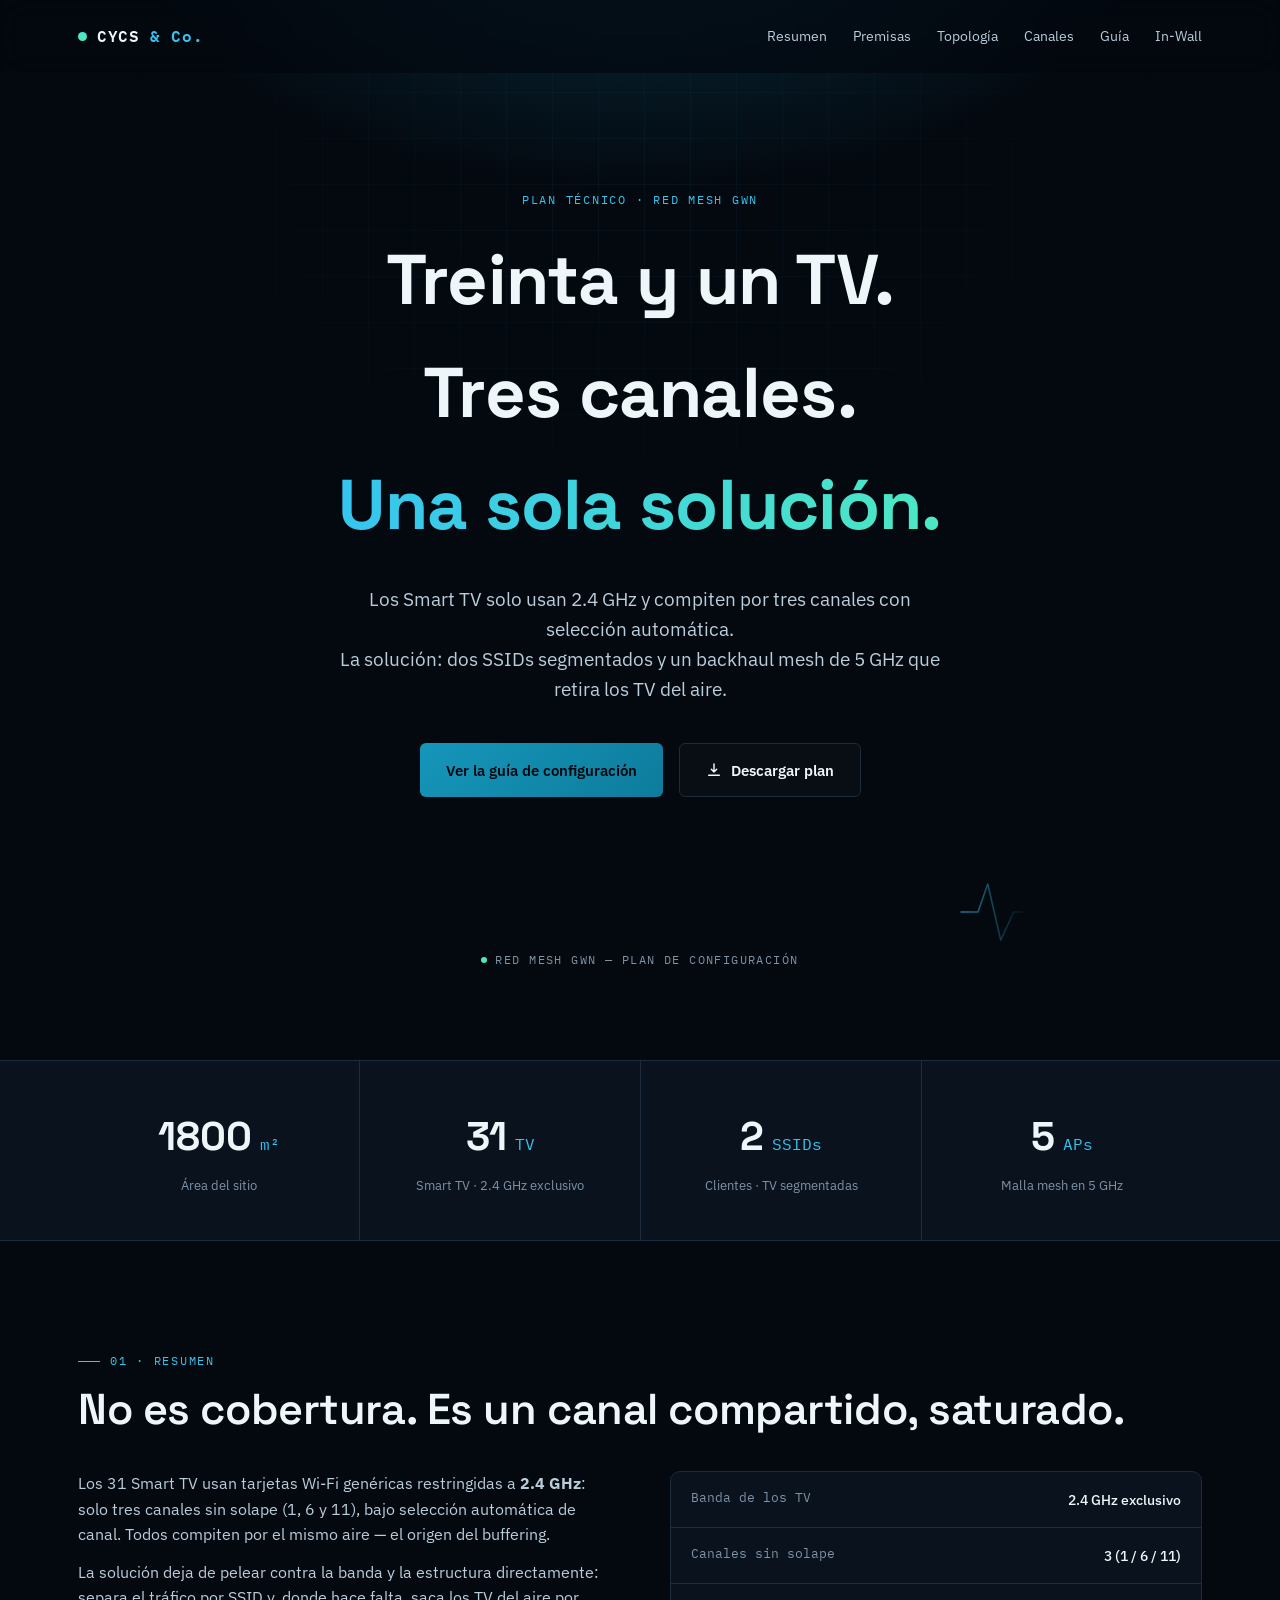
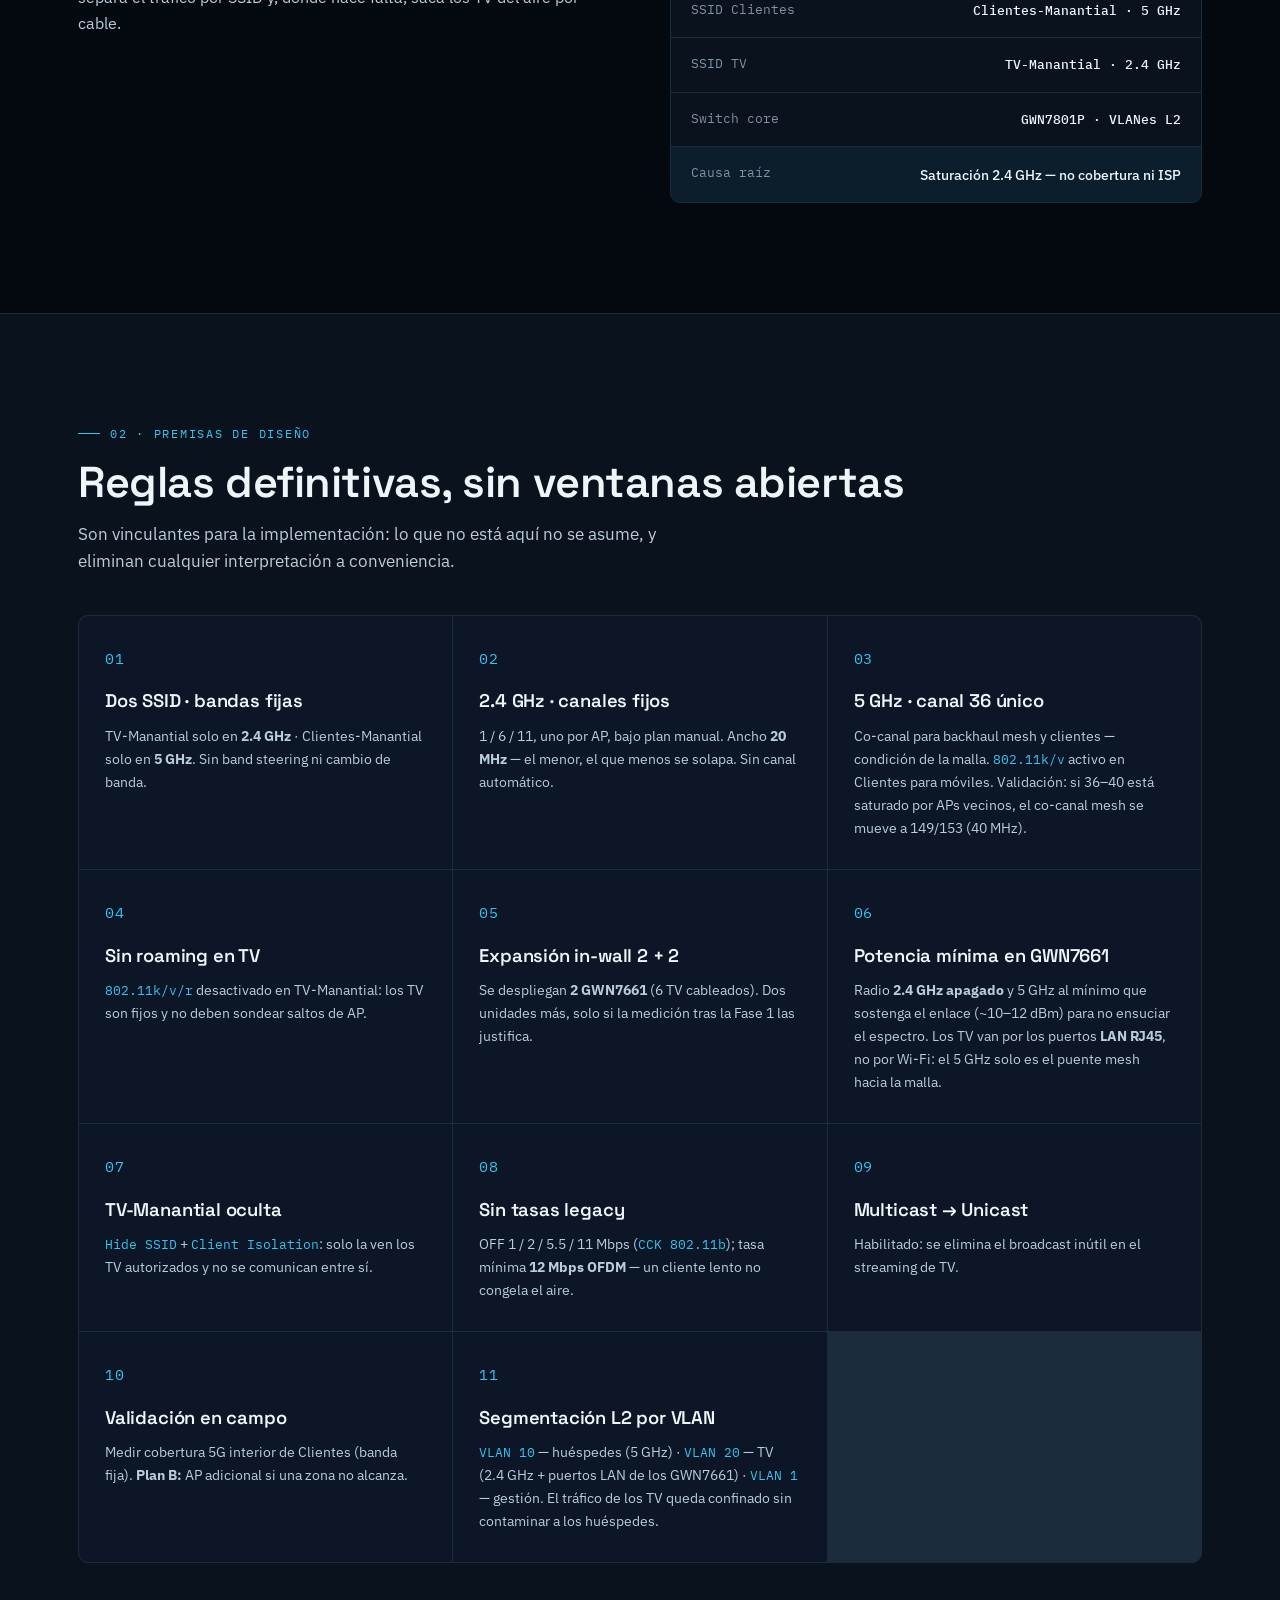
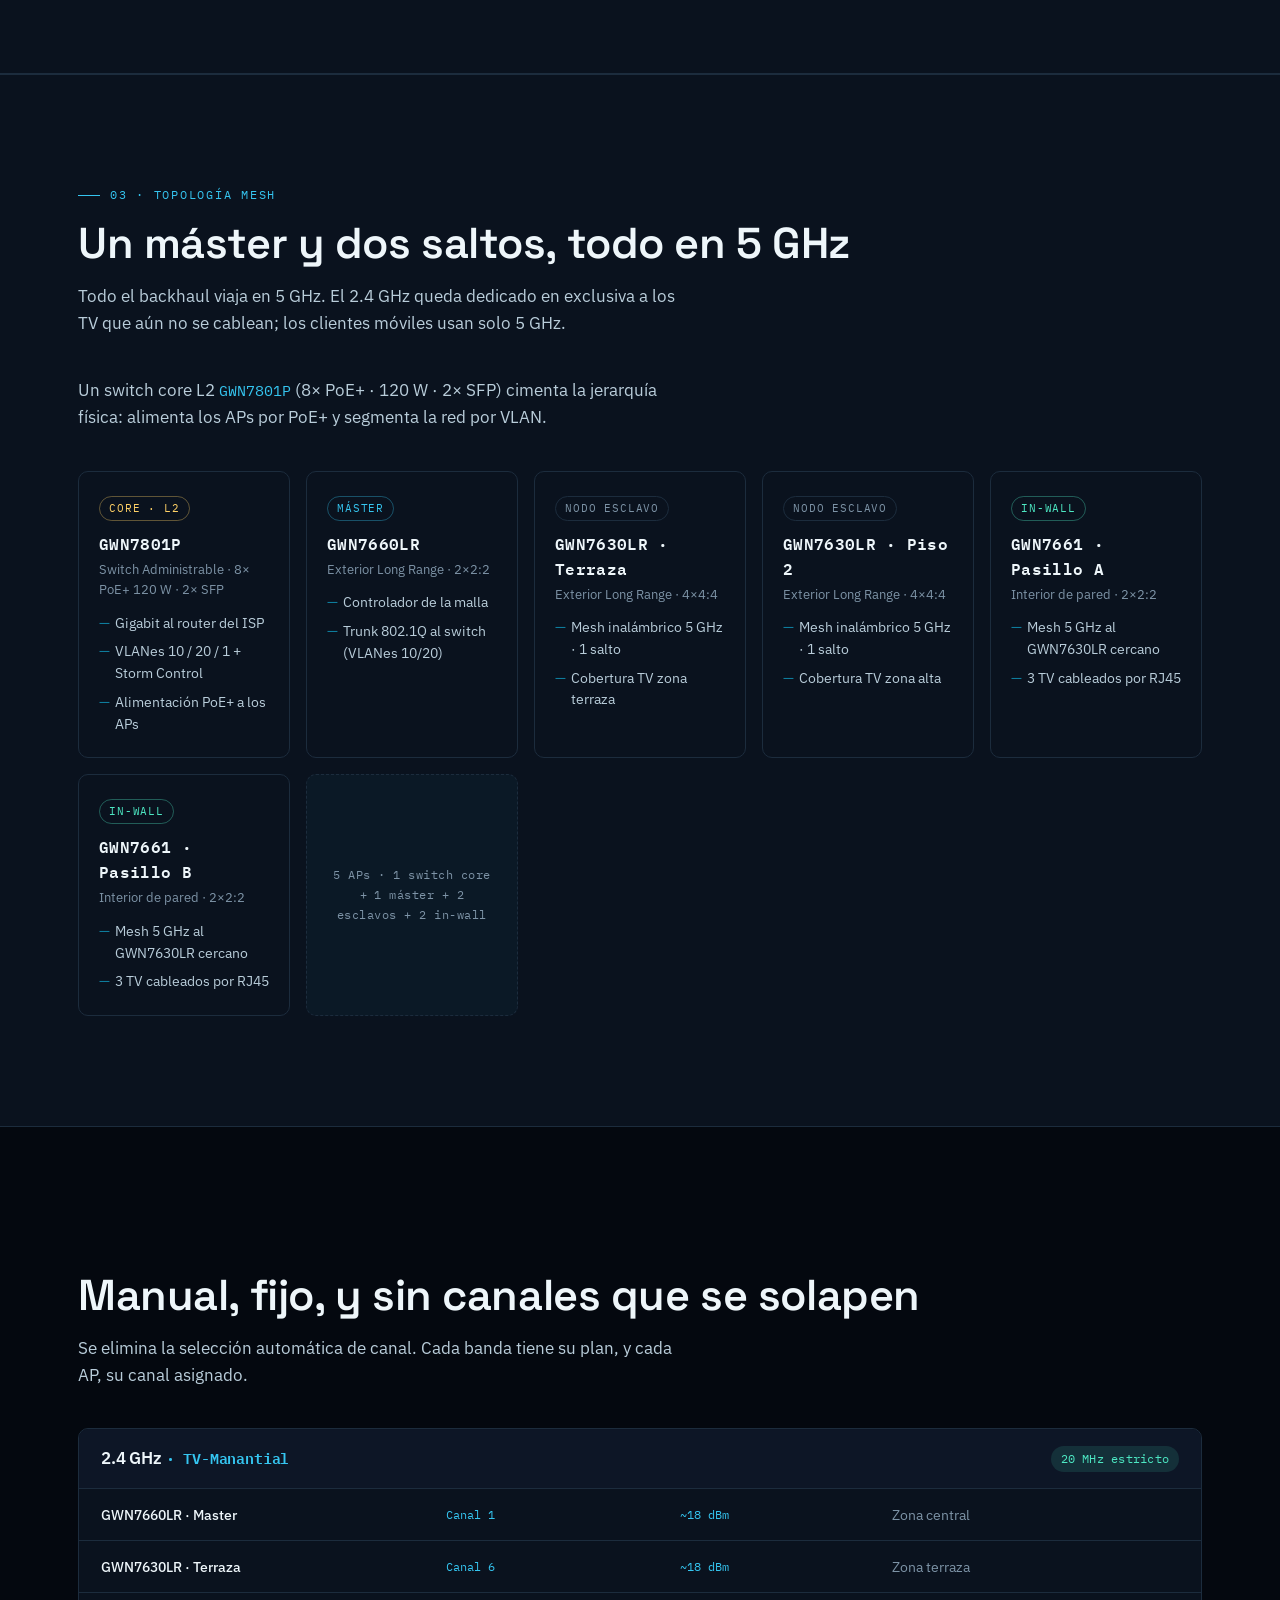
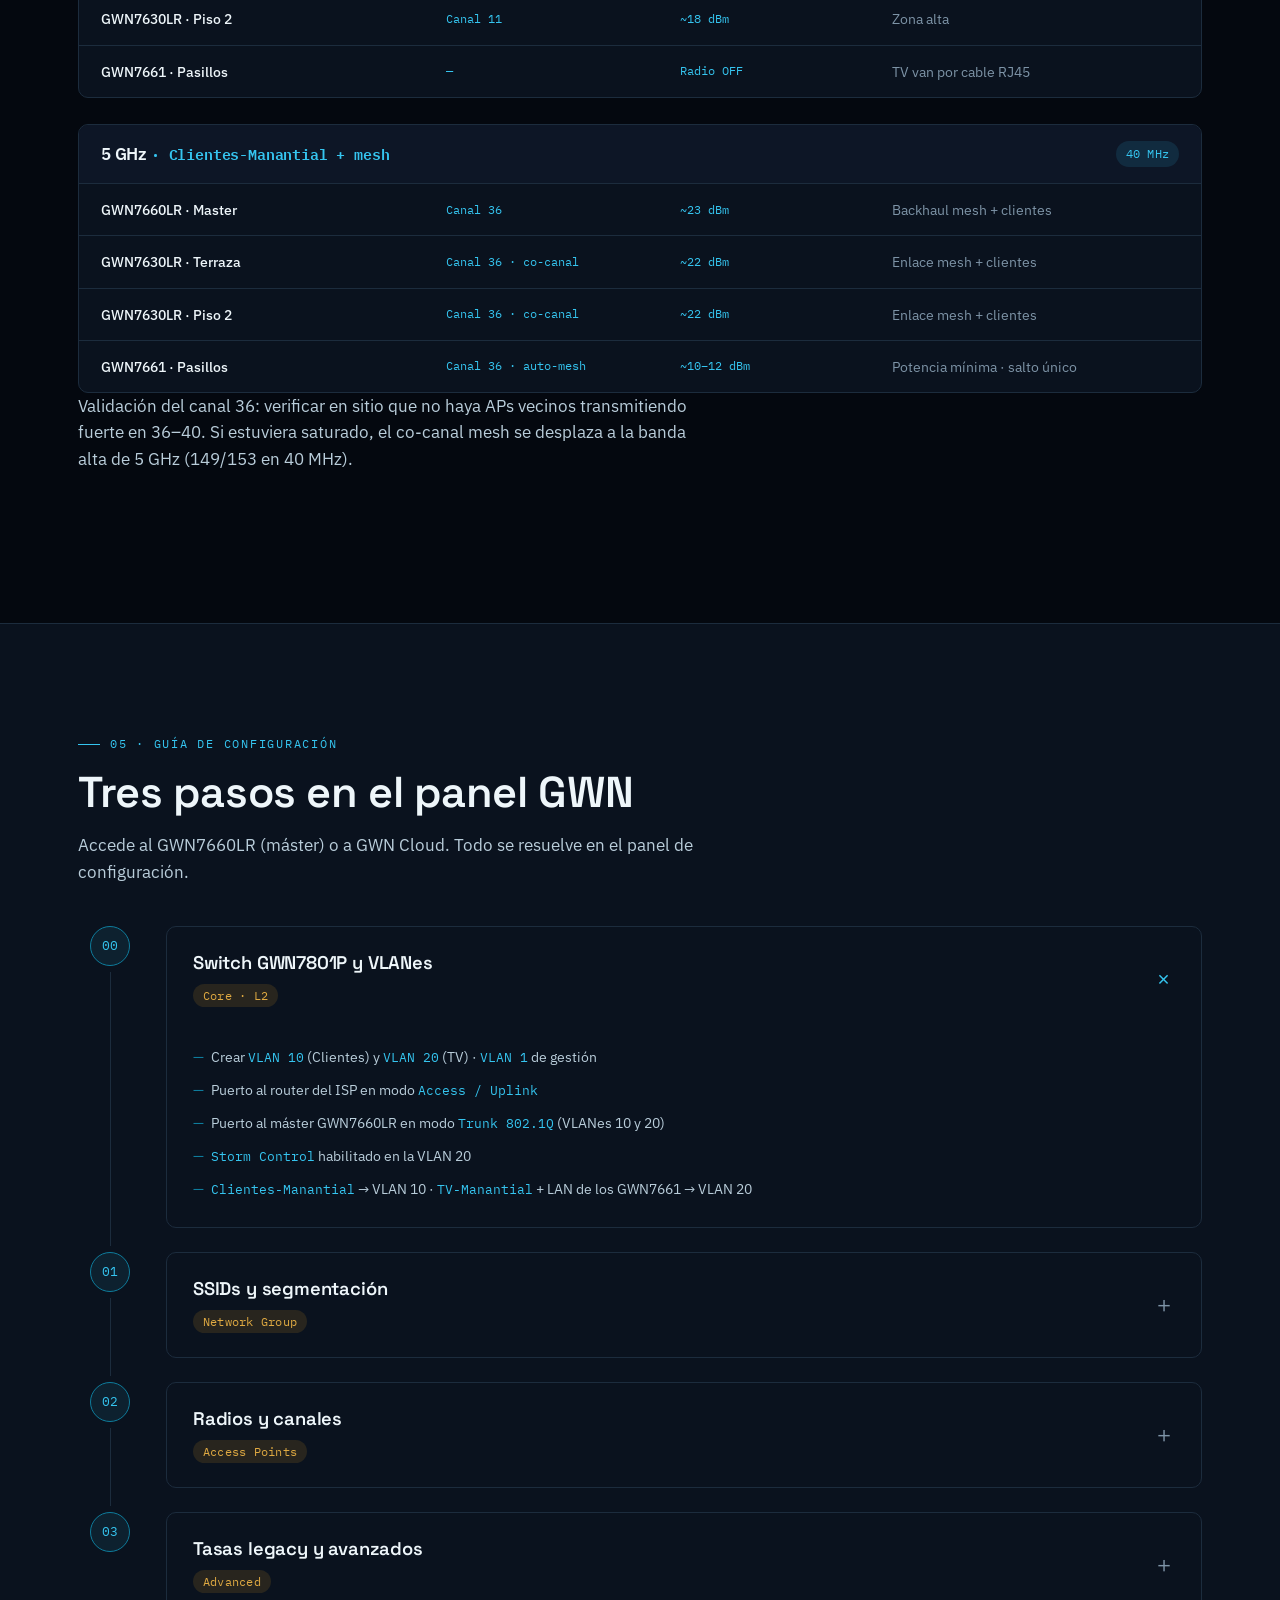
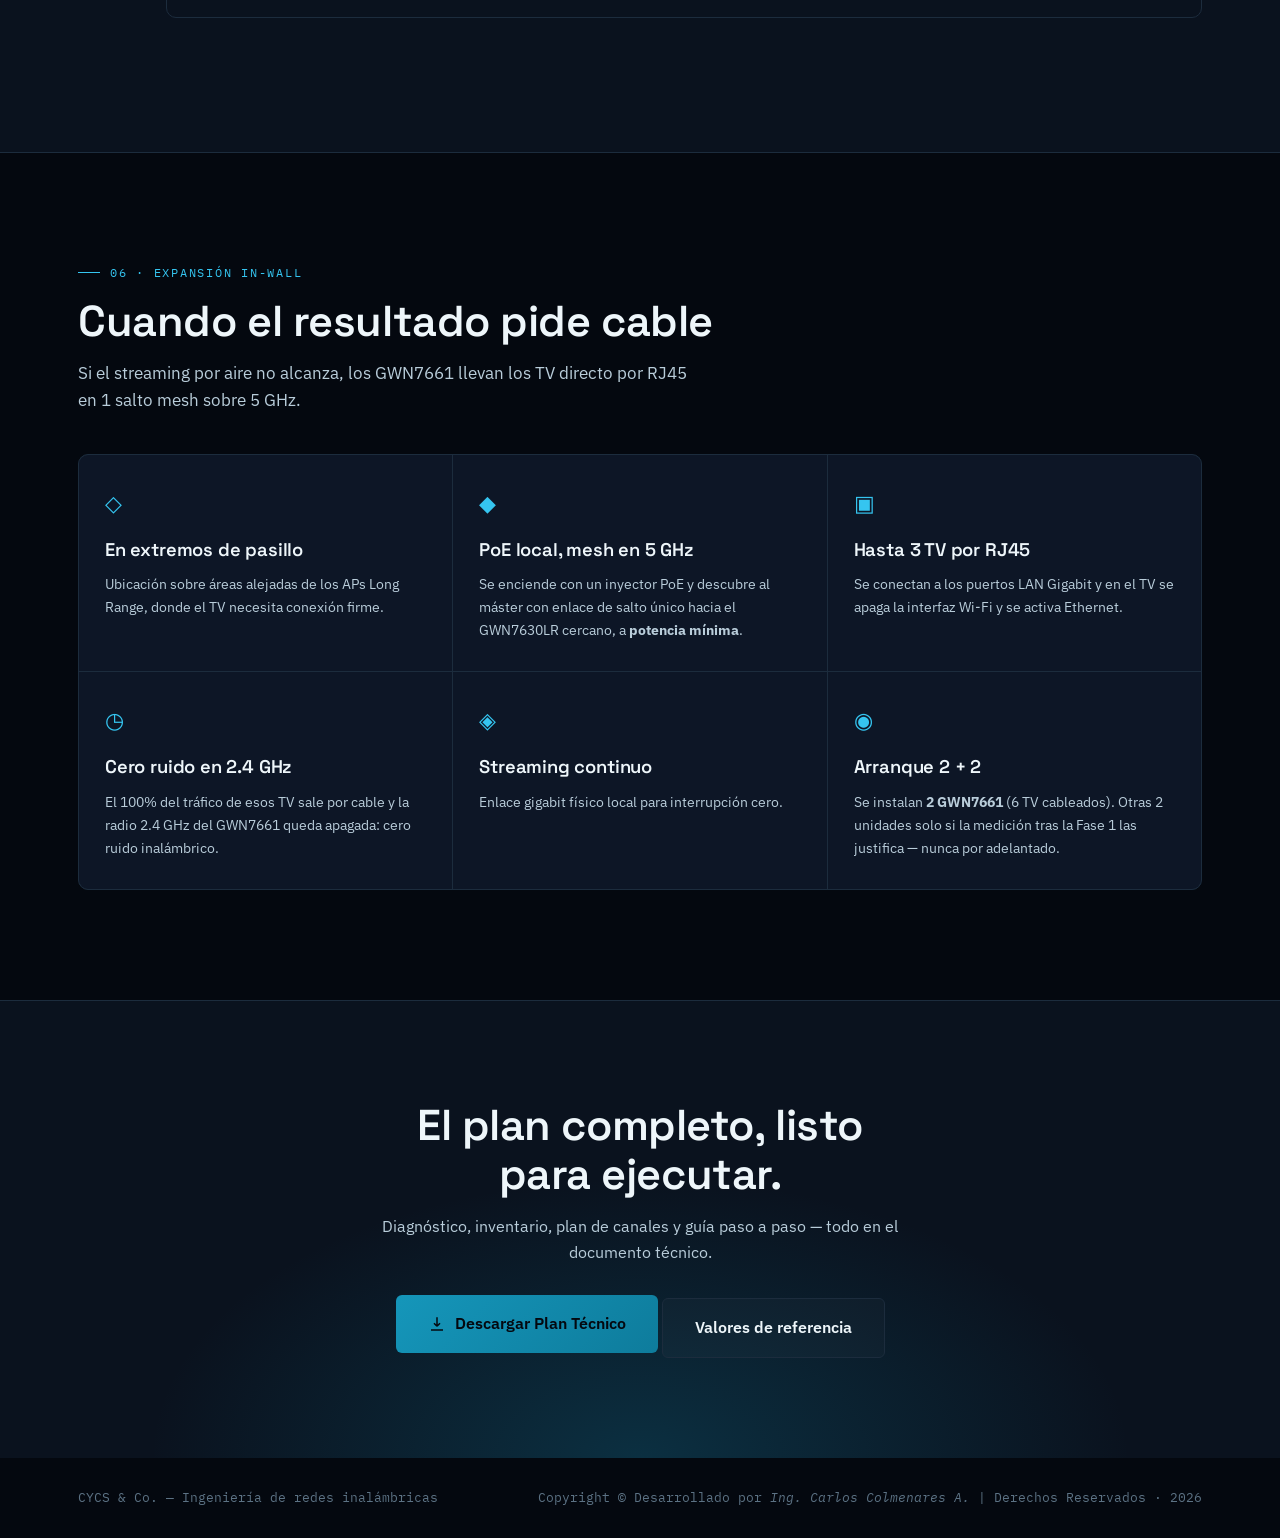
==== commit 5c5e8719: "feat: pagina de costos (USD de referencia) + CTA Valores de referencia en landing; ignora temporales" ====
--- a/index.html
+++ b/index.html
@@ -699,6 +699,9 @@
           </svg>
           Descargar Plan Técnico
         </a>
+        <a href="costos.html" class="btn btn--ghost btn--lg"
+          >Valores de referencia</a
+        >
       </div>
     </section>
 
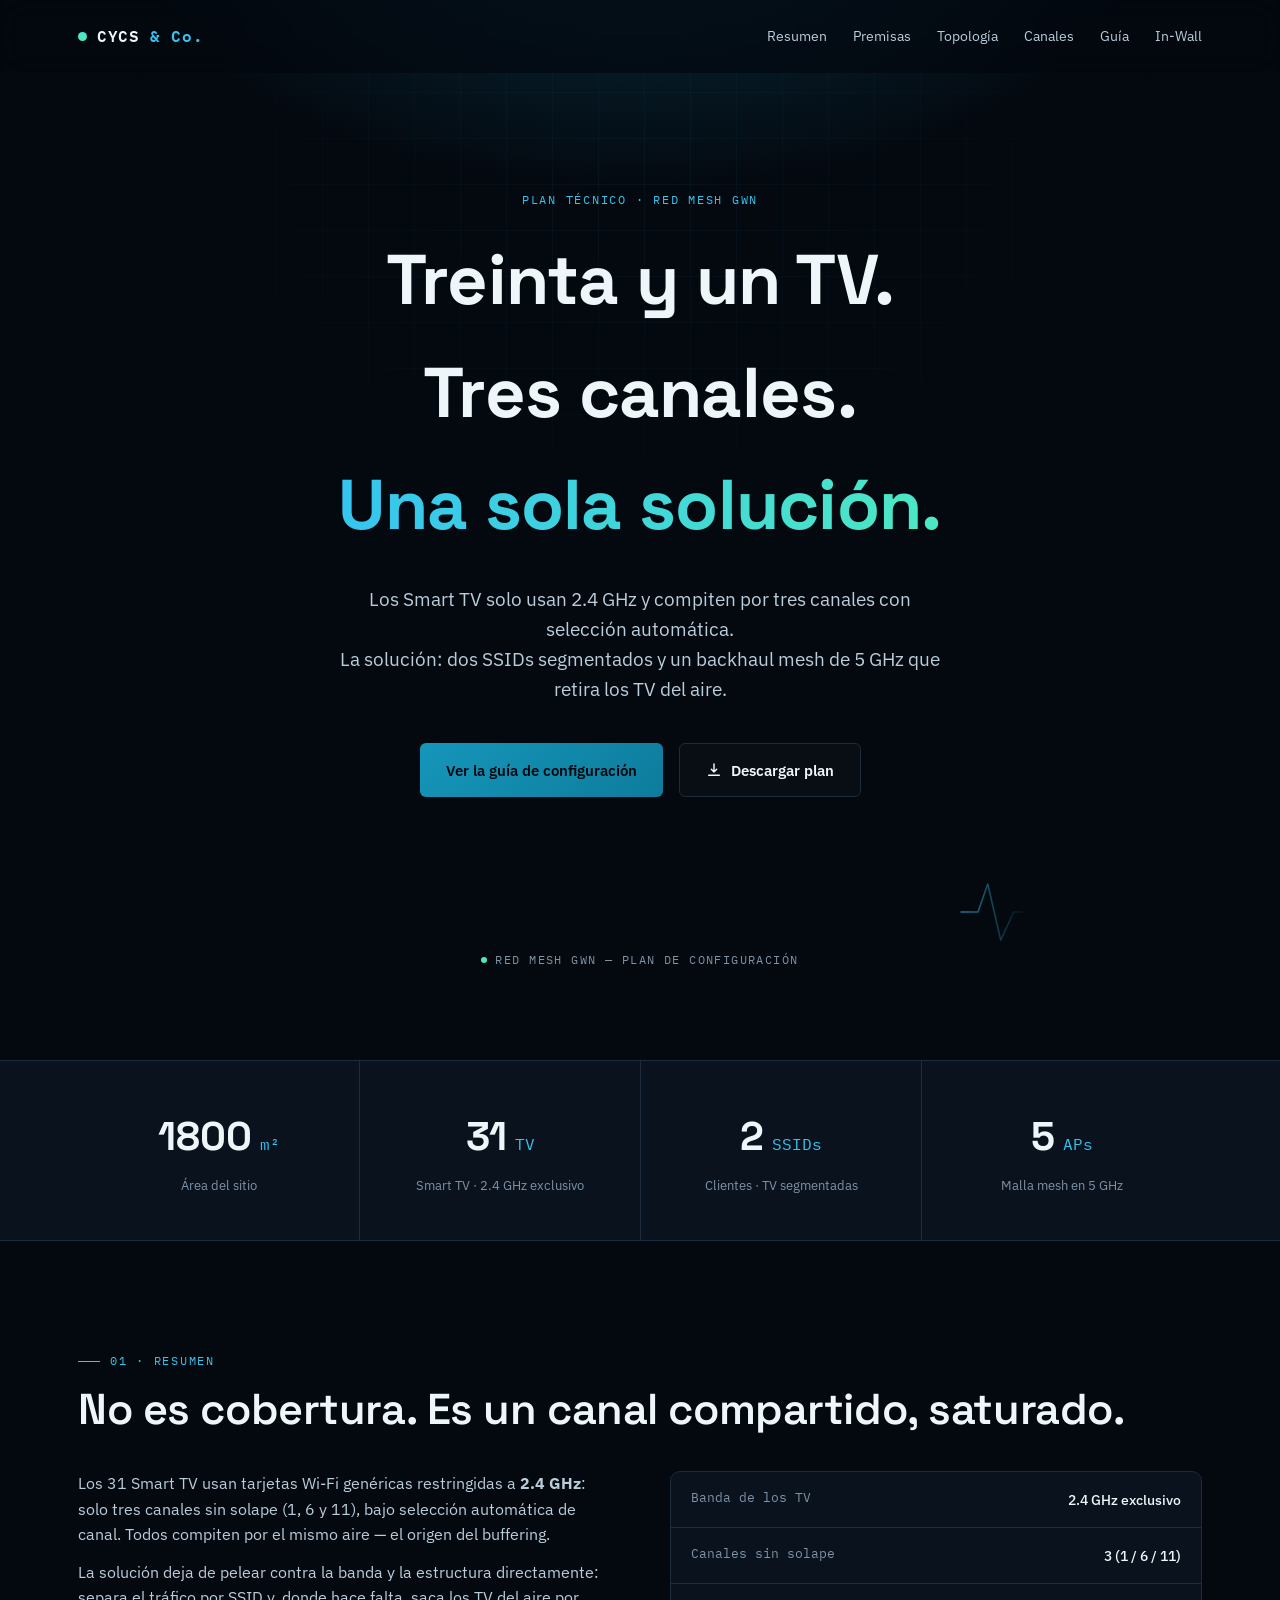
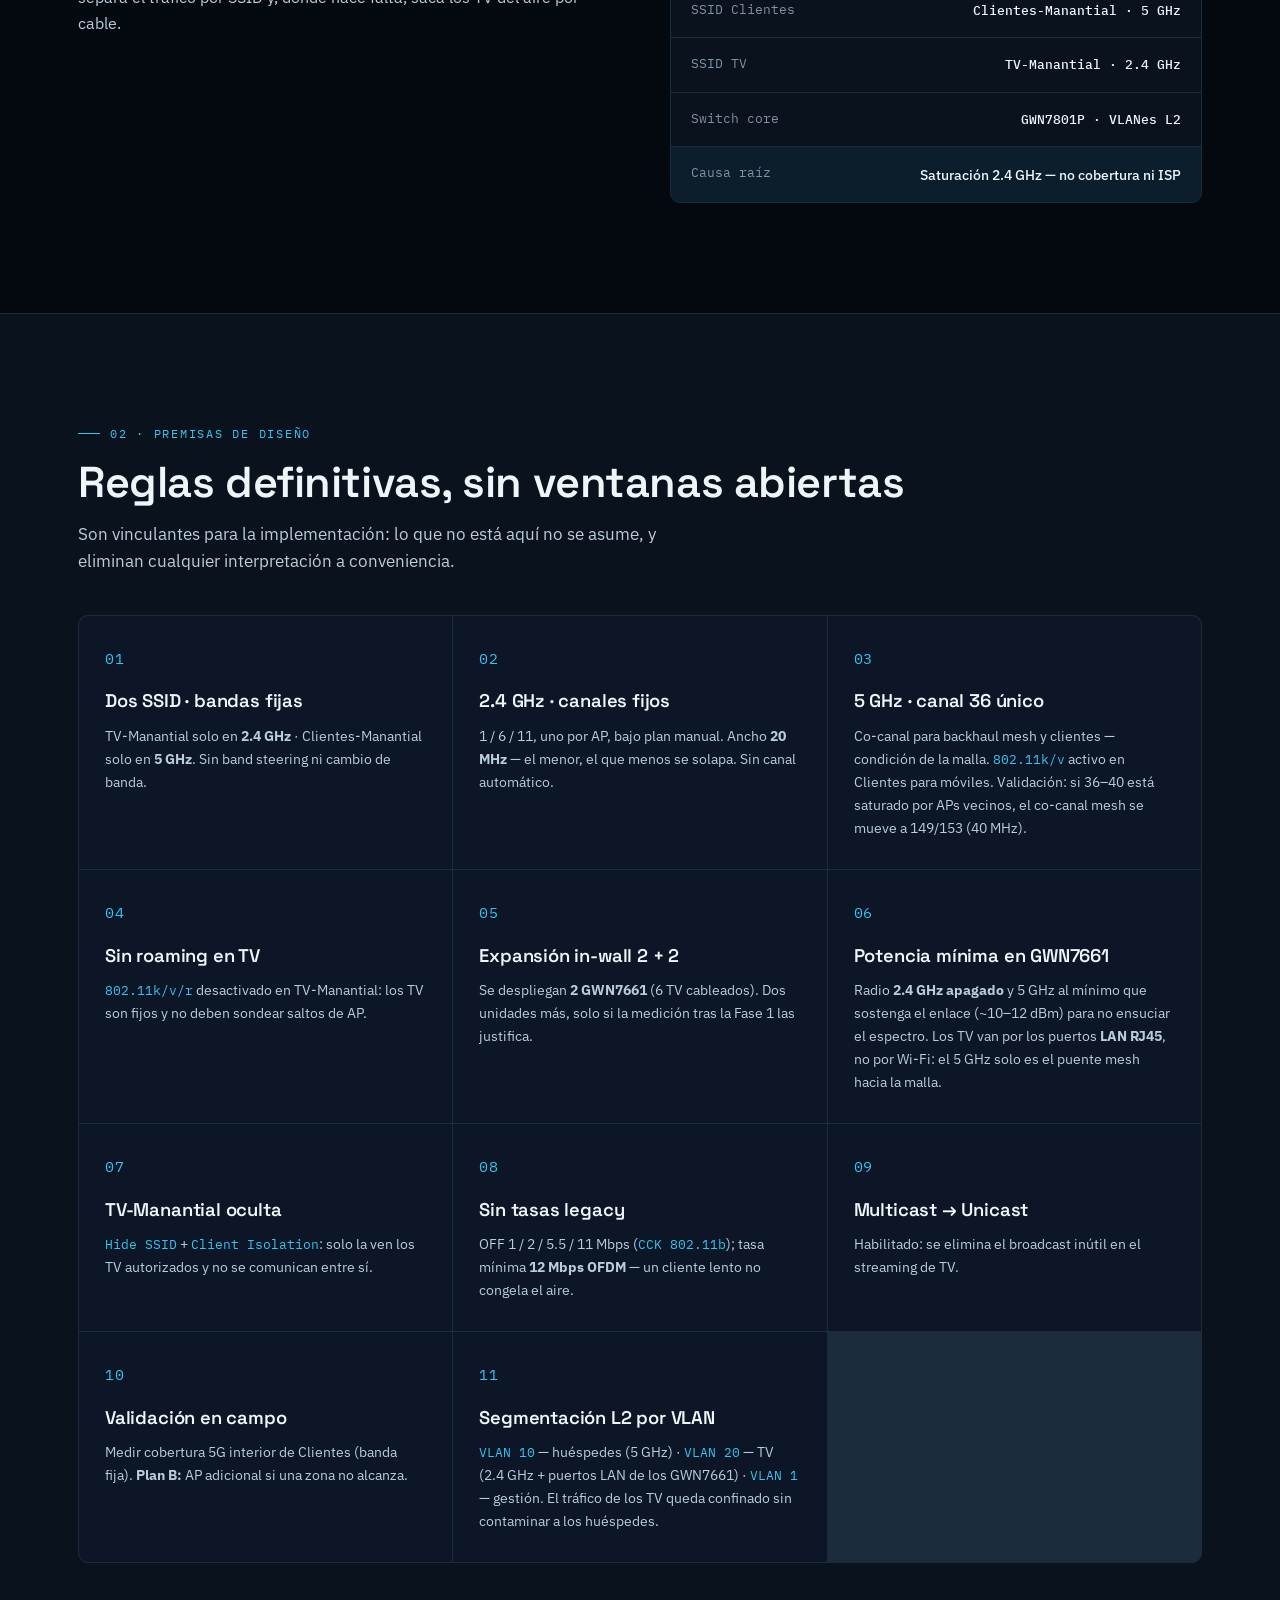
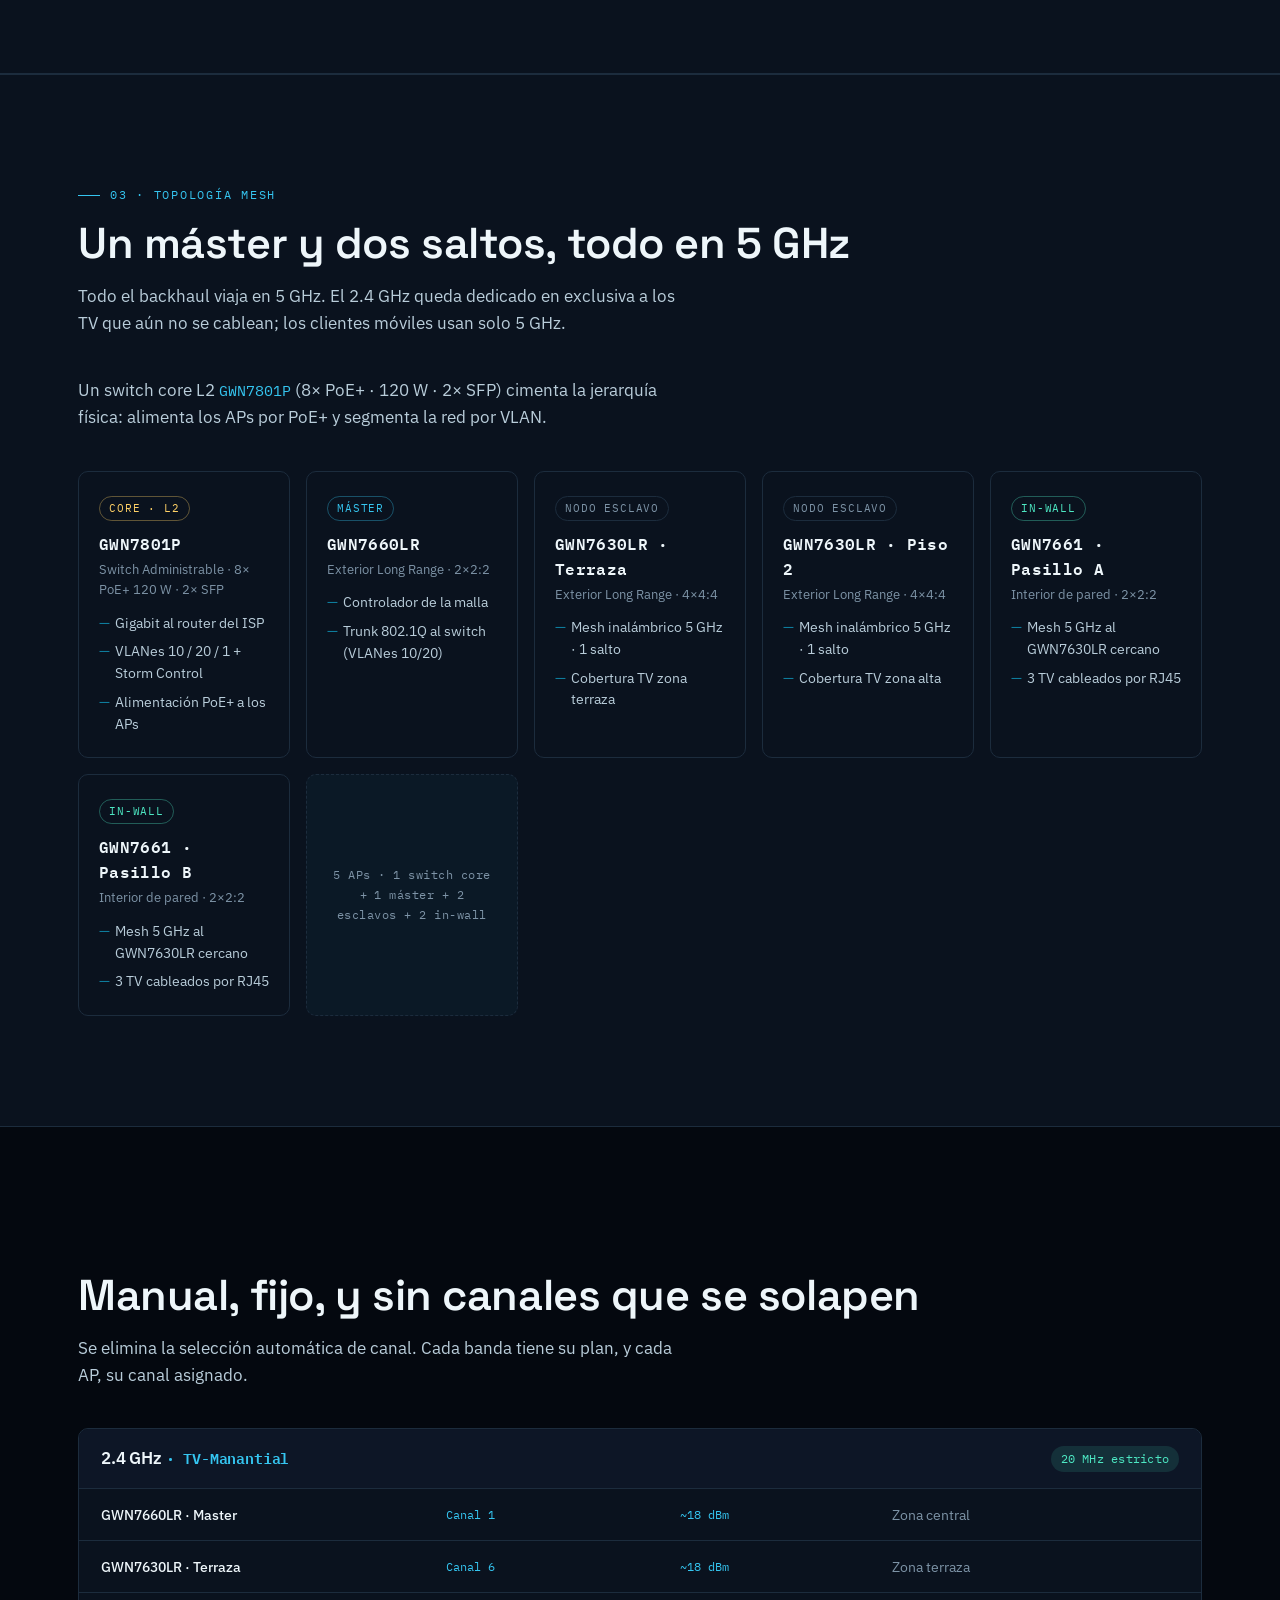
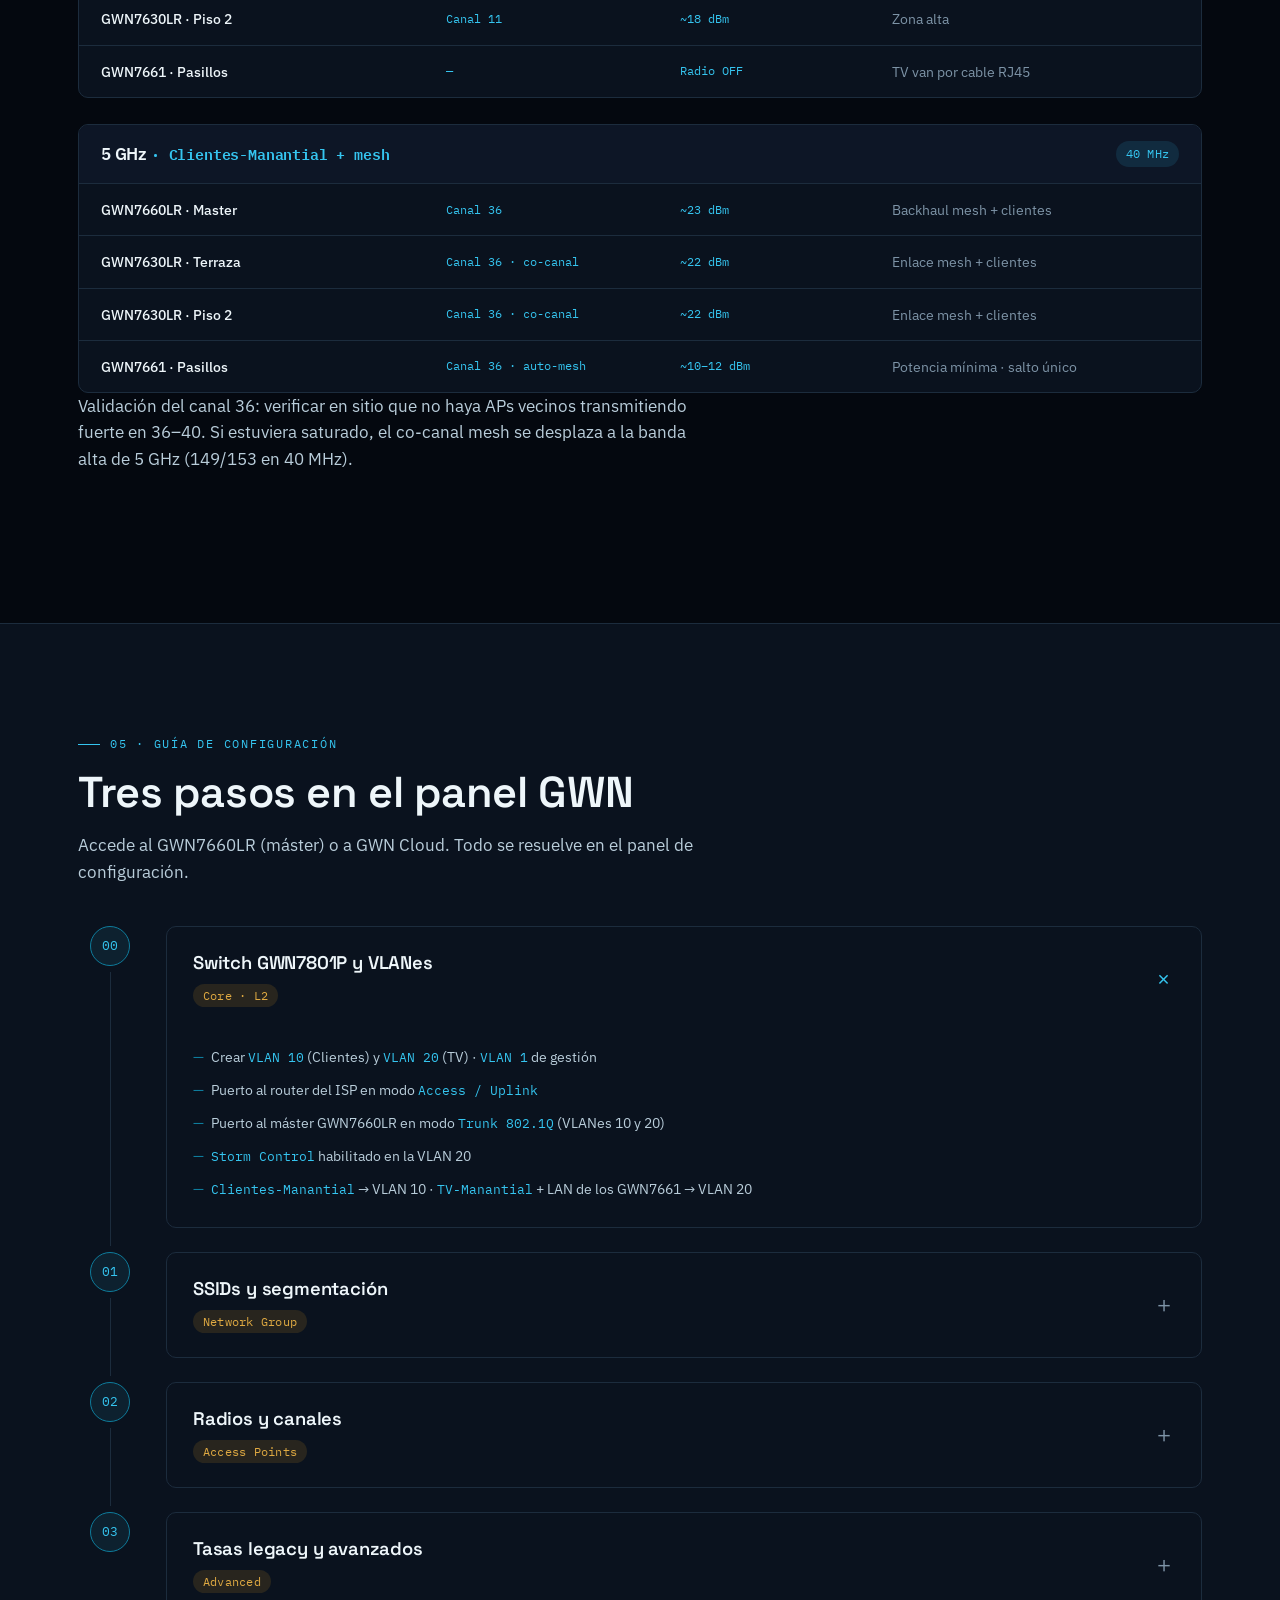
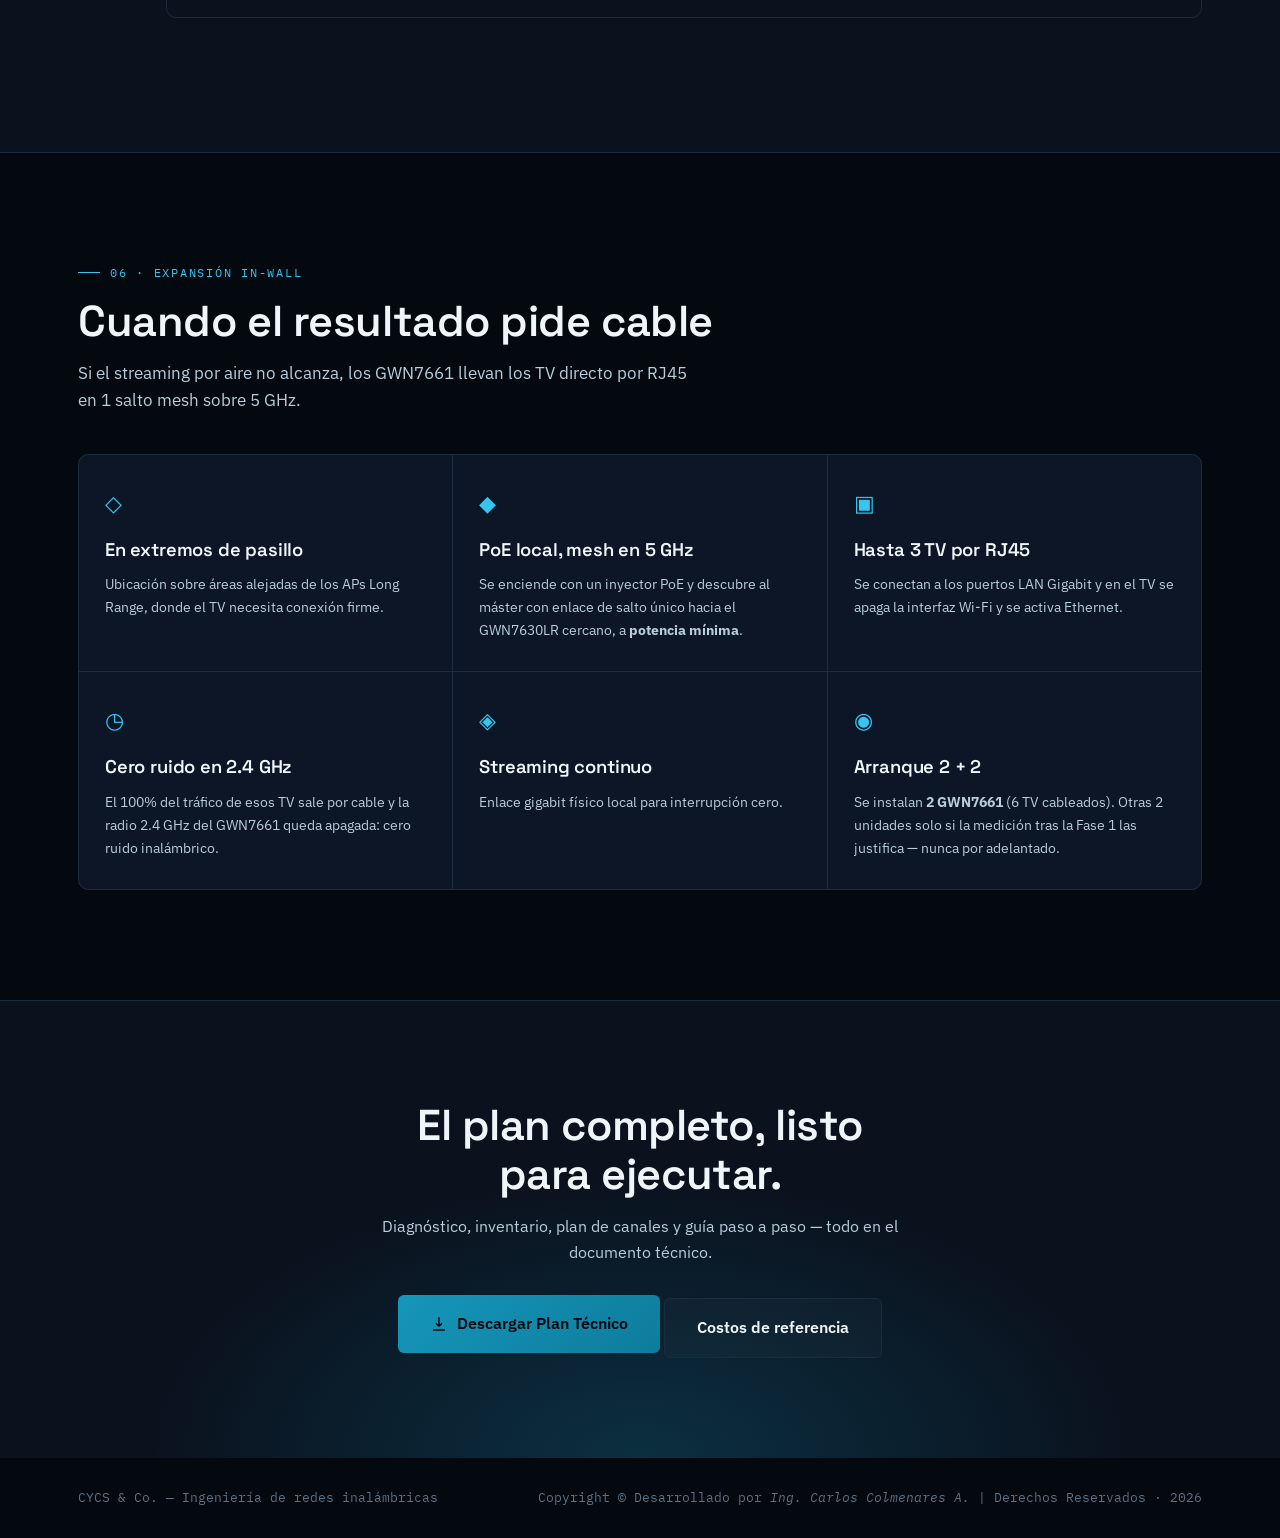
==== commit 7e1edec8: "docs: texto CTA 'Costos de referencia' y sub-total equipamiento 'USD'" ====
--- a/index.html
+++ b/index.html
@@ -700,7 +700,7 @@
           Descargar Plan Técnico
         </a>
         <a href="costos.html" class="btn btn--ghost btn--lg"
-          >Valores de referencia</a
+          >Costos de referencia</a
         >
       </div>
     </section>
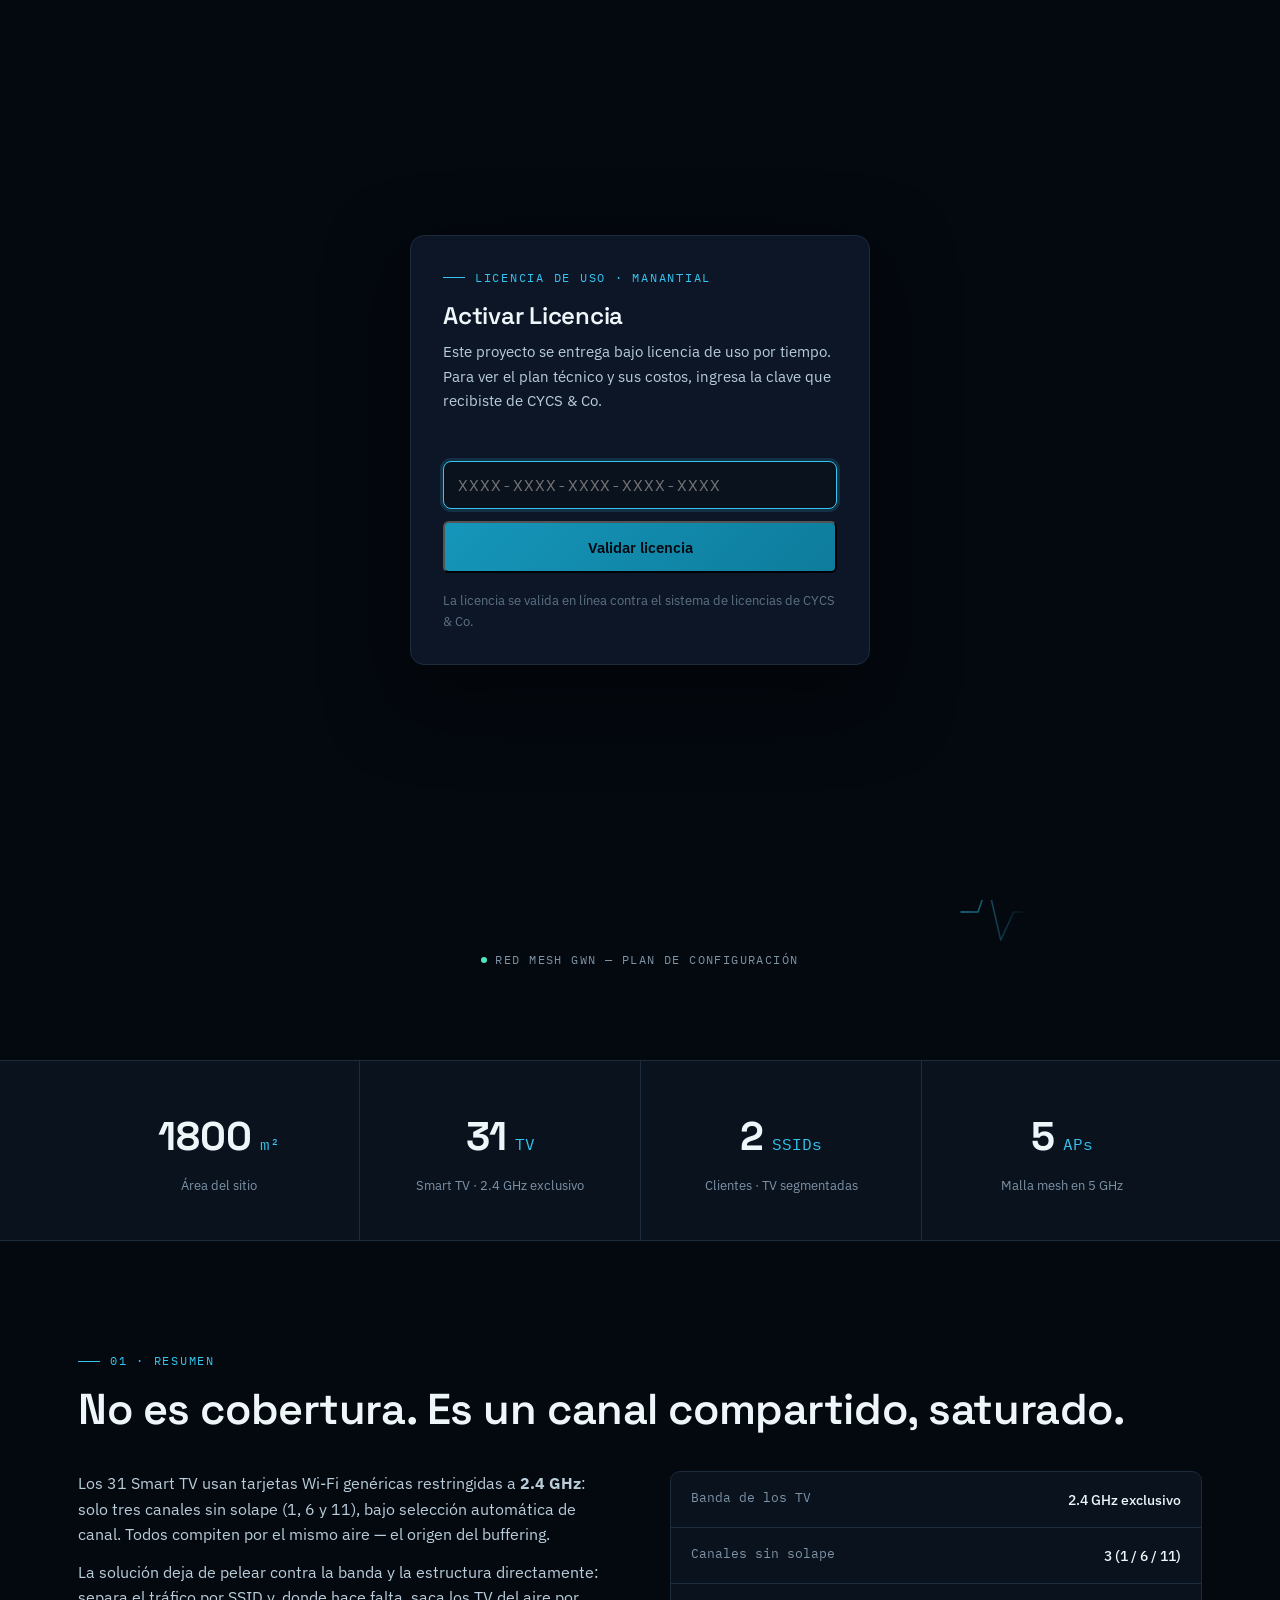
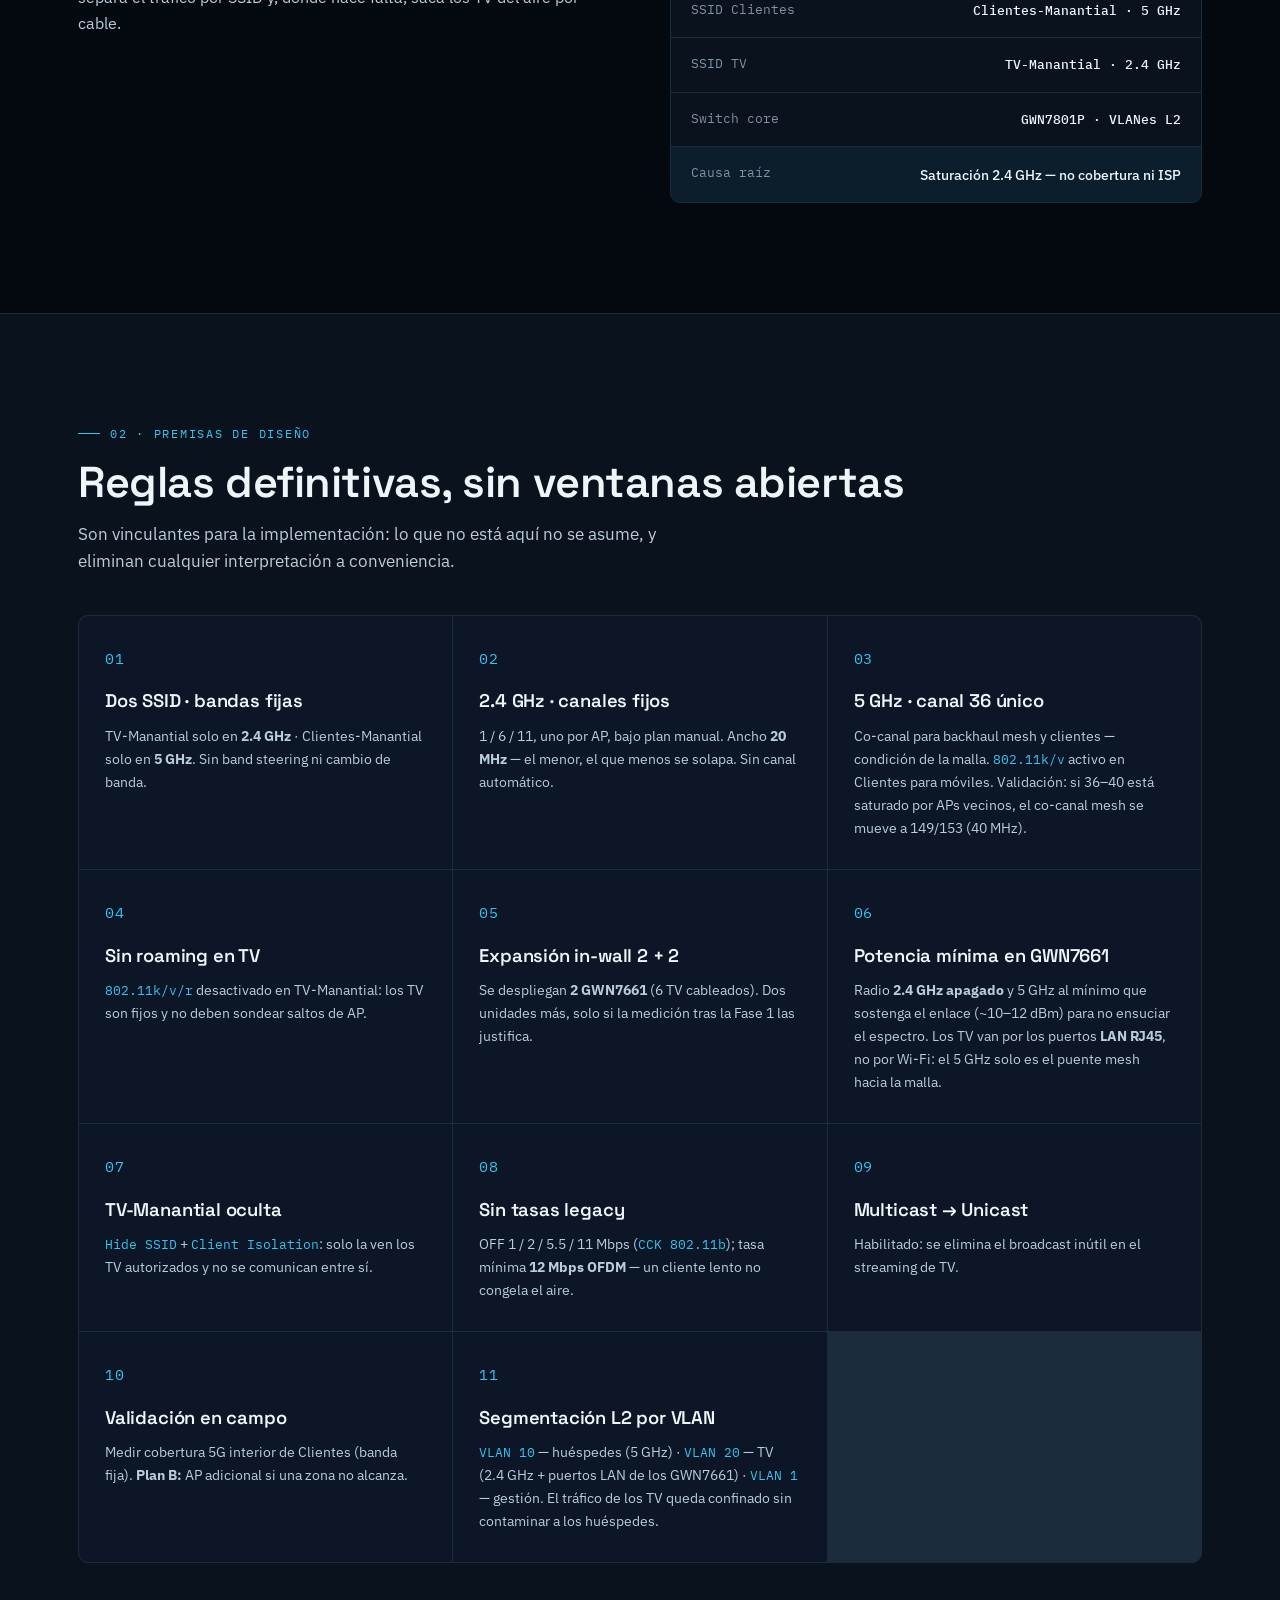
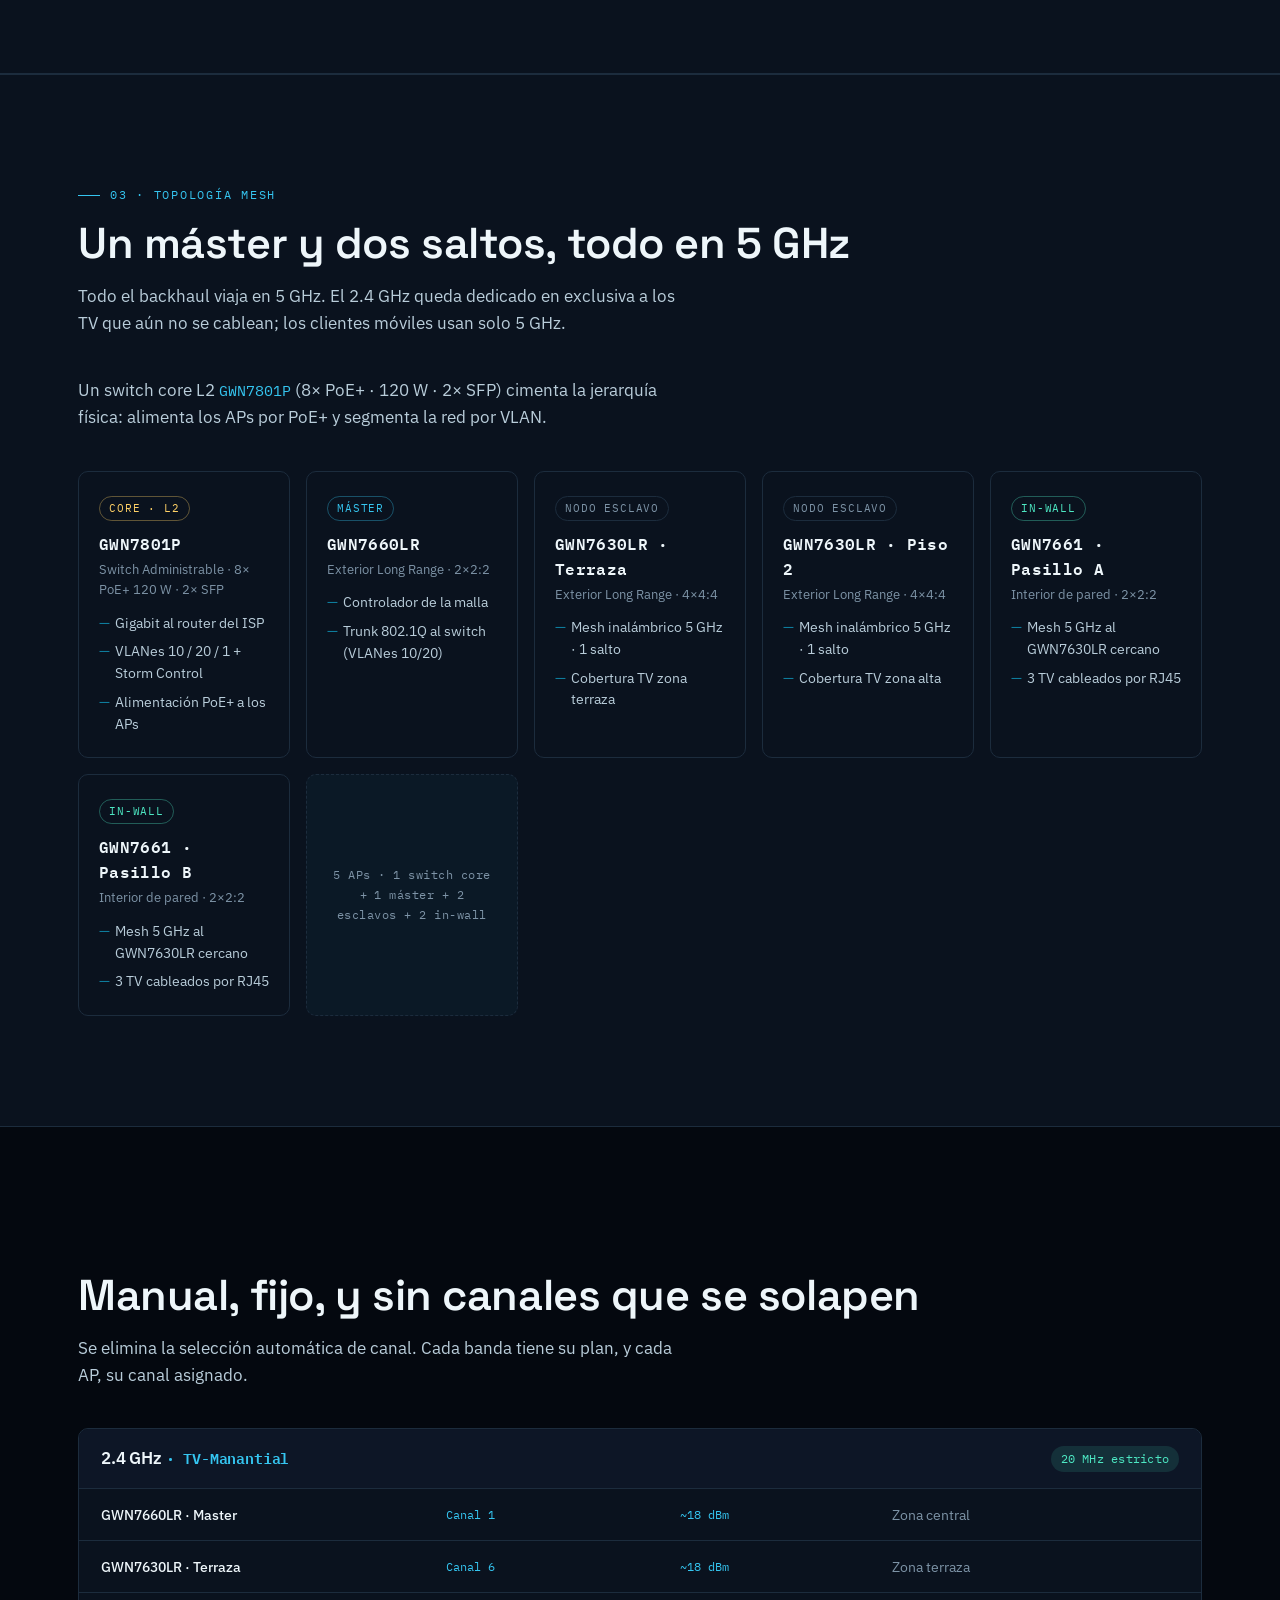
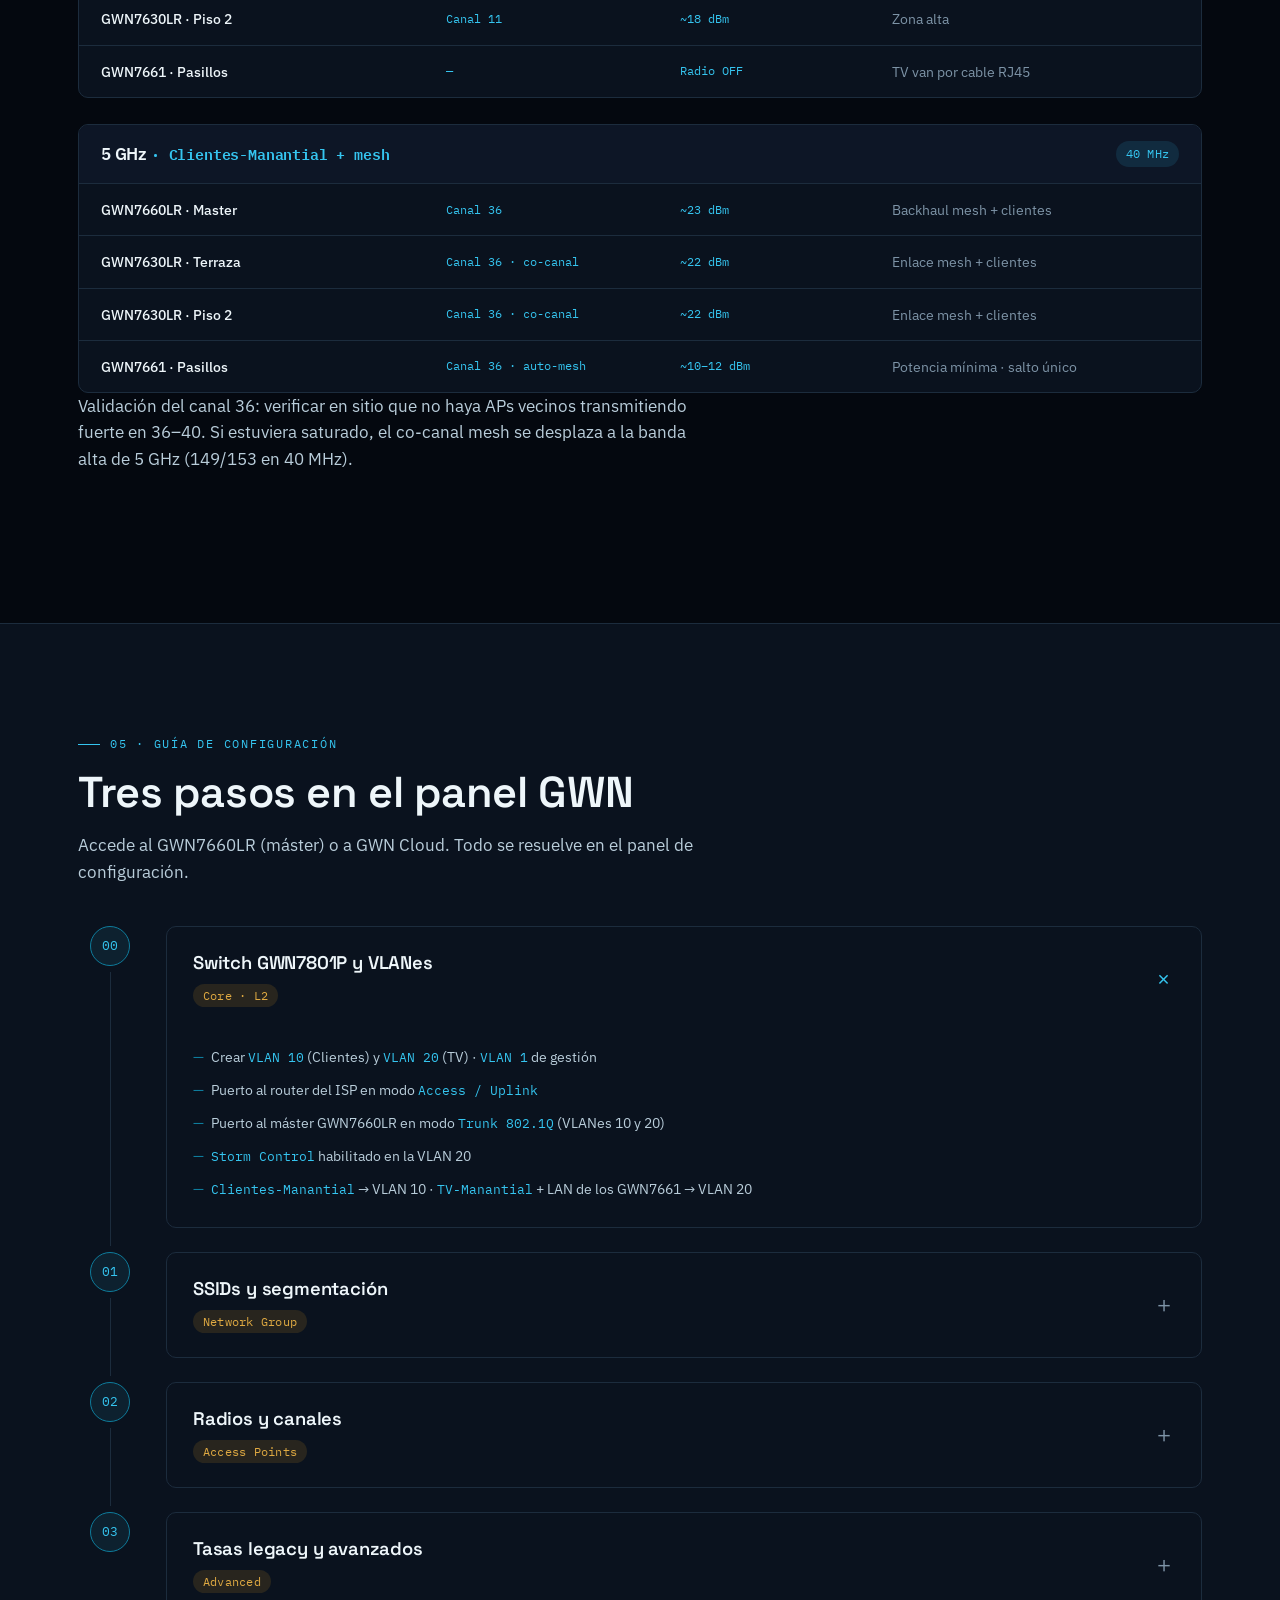
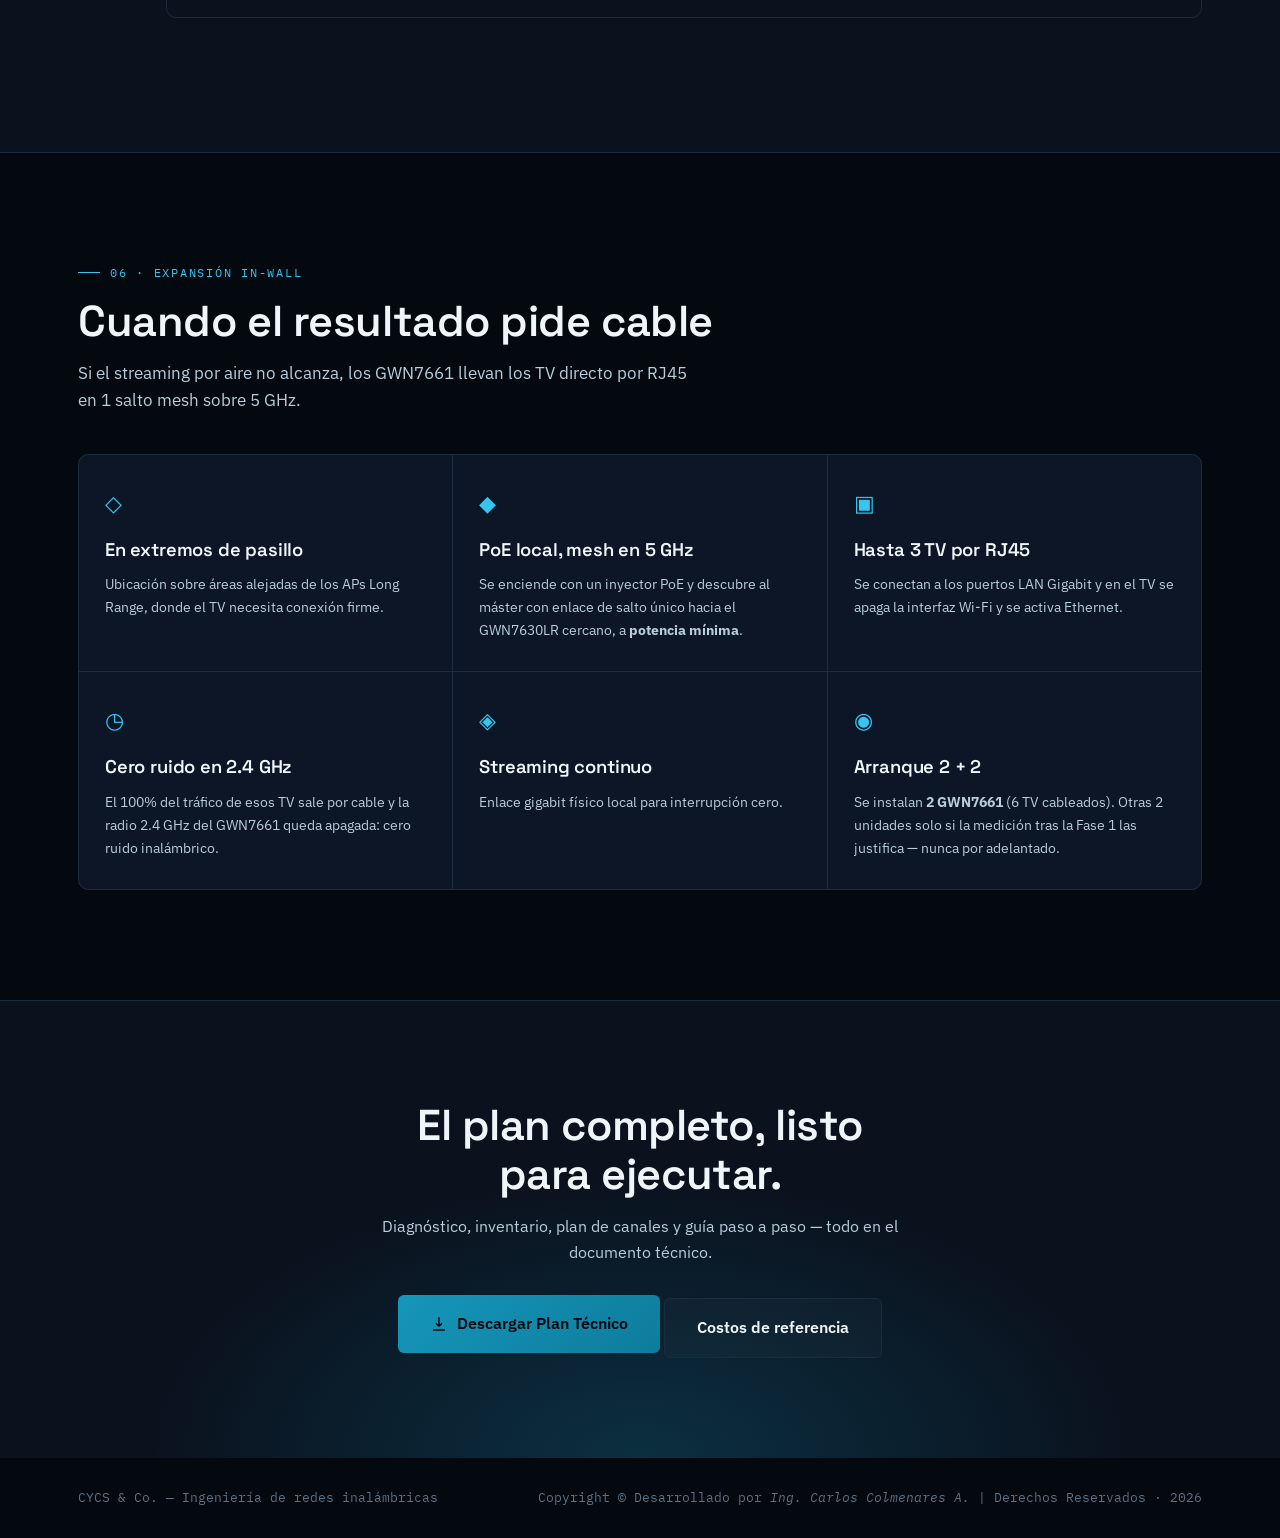
==== commit 67b26dfe: "feat: candado de licencia AuthCenter (MANANTIAL) + pill de dias activos" ====
--- a/index.html
+++ b/index.html
@@ -21,6 +21,7 @@
     <link rel="stylesheet" href="assets/css/styles.css" />
   </head>
   <body>
+    <script src="assets/js/license.js"></script>
     <!-- ============ NAV ============ -->
     <header class="nav" id="nav">
       <div class="nav__inner">
--- a/assets/css/styles.css
+++ b/assets/css/styles.css
@@ -475,3 +475,109 @@
   .stage__num { width: 32px; height: 32px; font-size: 0.72rem; }
   .band__row { grid-template-columns: 1fr; gap: 4px; padding: 12px 18px; }
 }
+
+/* ==========================================================================
+   LICENCIA (candado de acceso) - assets/js/license.js
+   ========================================================================== */
+.license-overlay {
+  position: fixed;
+  inset: 0;
+  z-index: 9999;
+  display: flex;
+  align-items: center;
+  justify-content: center;
+  padding: 24px;
+  background: var(--ink-950);
+  --lic-danger: #ff9d9d;
+}
+.license-overlay--hidden { display: none; }
+
+.license-panel {
+  width: 100%;
+  max-width: 460px;
+  background: var(--ink-850);
+  border: 1px solid var(--line);
+  border-radius: 14px;
+  padding: 32px;
+  box-shadow: 0 30px 80px rgba(0, 0, 0, 0.5);
+  animation: license-rise 0.5s var(--ease);
+}
+@keyframes license-rise {
+  from { opacity: 0; transform: translateY(14px); }
+  to { opacity: 1; transform: translateY(0); }
+}
+
+.license-panel__title { font-size: 1.5rem; font-weight: 600; margin-bottom: 10px; }
+.license-panel__intro { color: var(--paper-dim); font-size: 0.95rem; margin-bottom: 18px; }
+.license-panel__form { display: flex; flex-direction: column; gap: 12px; }
+
+.license-panel__input {
+  font-family: var(--font-mono);
+  font-size: 1rem;
+  letter-spacing: 0.06em;
+  text-transform: uppercase;
+  color: var(--paper);
+  background: var(--ink-900);
+  border: 1px solid var(--line);
+  border-radius: 8px;
+  padding: 13px 14px;
+  transition: border-color 0.2s, box-shadow 0.2s;
+}
+.license-panel__input:focus {
+  outline: none;
+  border-color: var(--blue-400);
+  box-shadow: 0 0 0 3px rgba(53, 197, 240, 0.15);
+}
+.license-panel__input[readonly] { opacity: 0.6; }
+
+.license-panel__btn { justify-content: center; width: 100%; }
+
+.license-panel__status {
+  font-size: 0.88rem;
+  color: var(--paper-dim);
+  margin: 0 0 14px 0;
+  min-height: 1.2em;
+}
+.license-panel__status--error { color: var(--lic-danger); }
+
+.license-panel__note {
+  font-size: 0.8rem;
+  color: var(--slate-500);
+  margin: 18px 0 0 0;
+}
+
+/* Pill de estado (licencia activa) */
+.license-pill {
+  position: fixed;
+  top: 84px;
+  right: 16px;
+  z-index: 90;
+  display: inline-flex;
+  align-items: center;
+  gap: 8px;
+  max-width: calc(100vw - 32px);
+  padding: 8px 14px;
+  font-family: var(--font-mono);
+  font-size: 0.78rem;
+  letter-spacing: 0.02em;
+  color: var(--paper-dim);
+  background: rgba(13, 22, 38, 0.92);
+  border: 1px solid var(--line);
+  border-radius: 999px;
+  backdrop-filter: blur(10px);
+  -webkit-backdrop-filter: blur(10px);
+  box-shadow: 0 10px 30px rgba(0, 0, 0, 0.35);
+  white-space: nowrap;
+  overflow: hidden;
+  text-overflow: ellipsis;
+  animation: license-rise 0.4s var(--ease);
+}
+.license-pill__dot {
+  width: 7px;
+  height: 7px;
+  border-radius: 50%;
+  flex: none;
+  background: var(--mint-400);
+  box-shadow: 0 0 0 0 rgba(77, 232, 195, 0.5);
+  animation: pulseDot 2.2s ease-out infinite;
+}
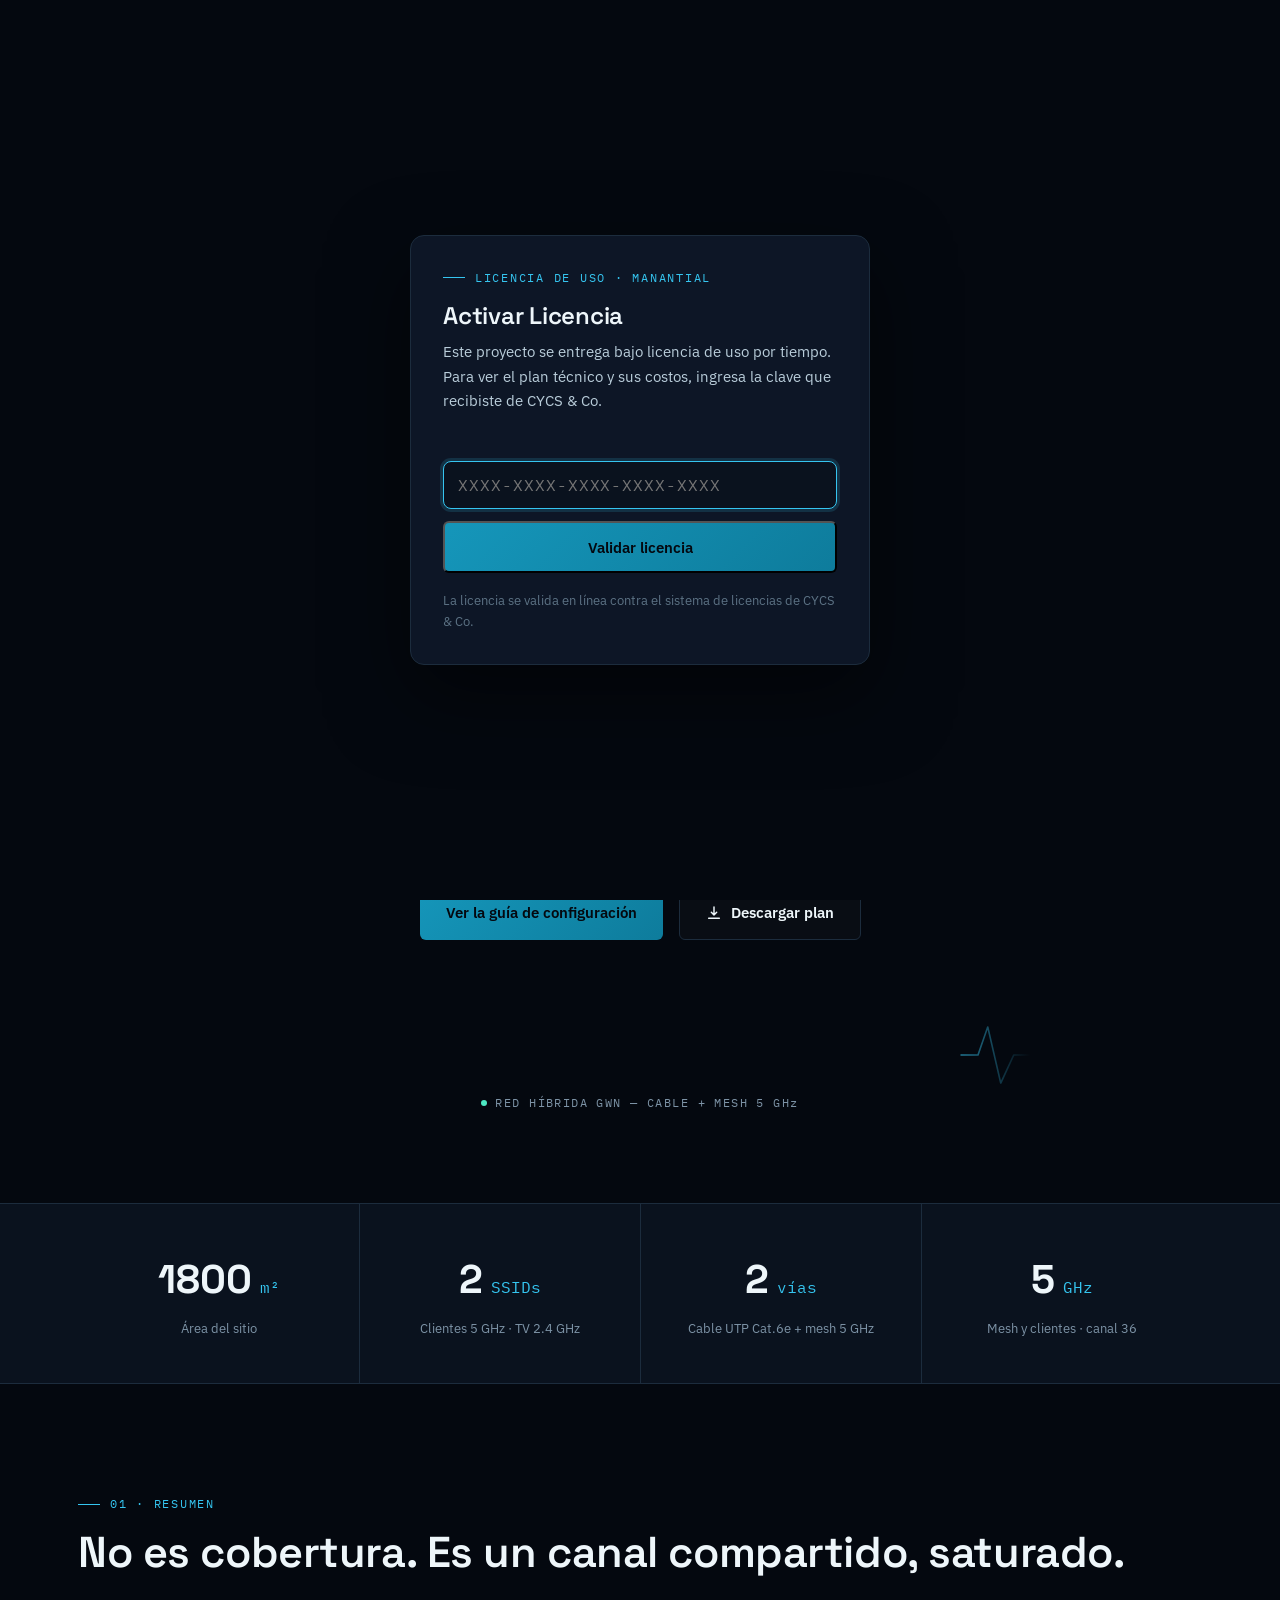
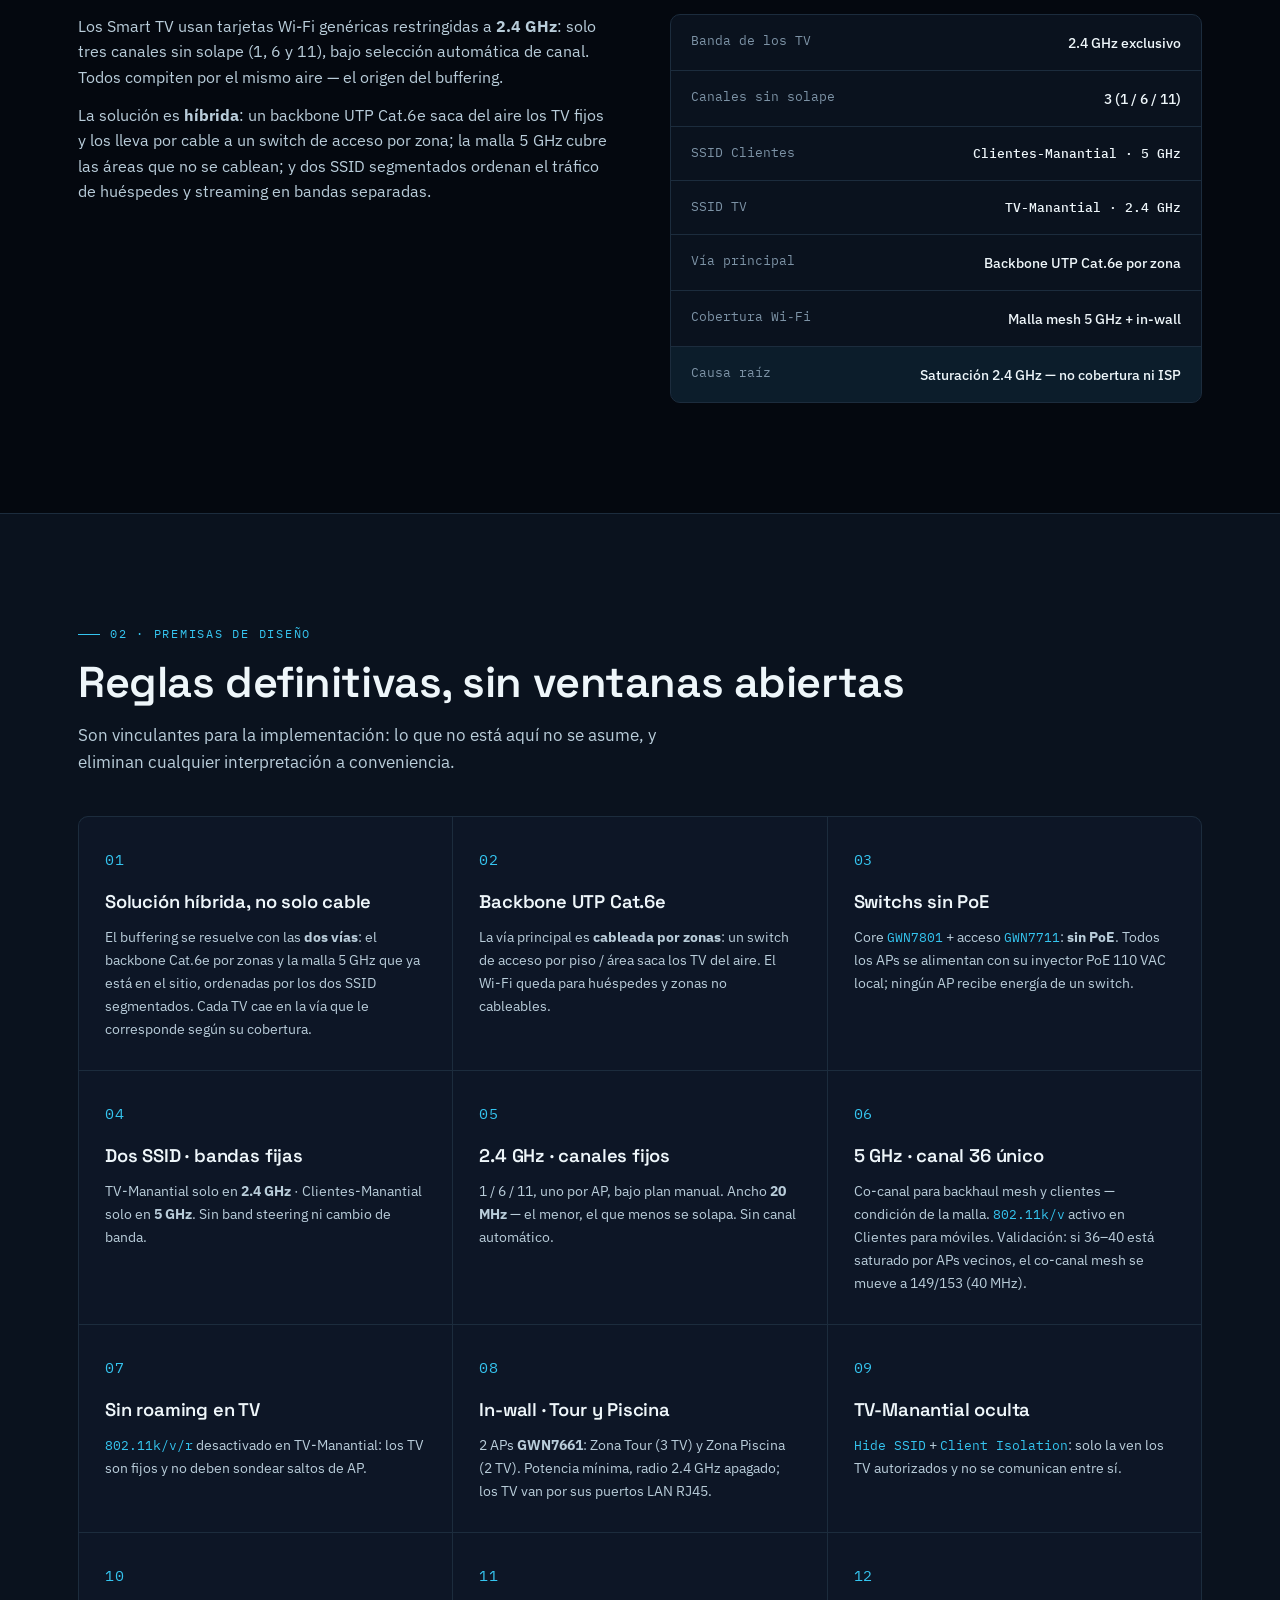
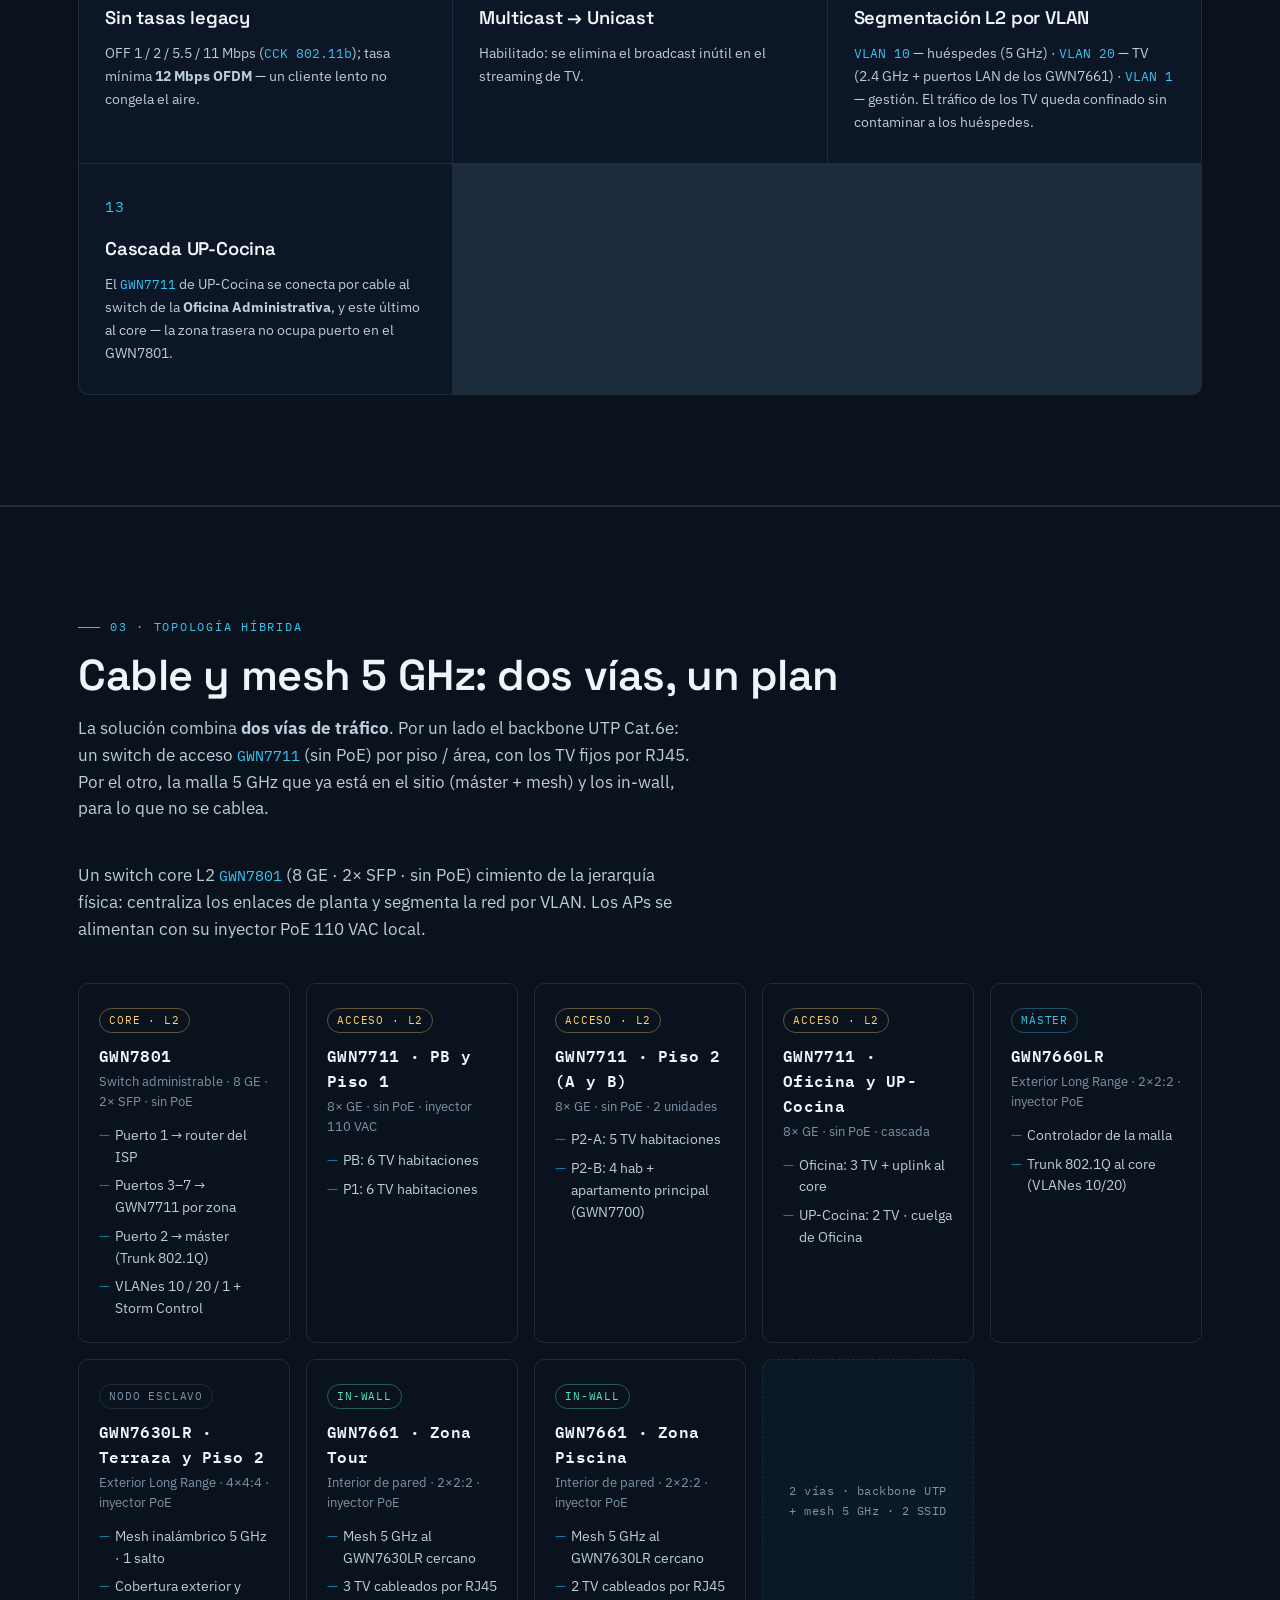
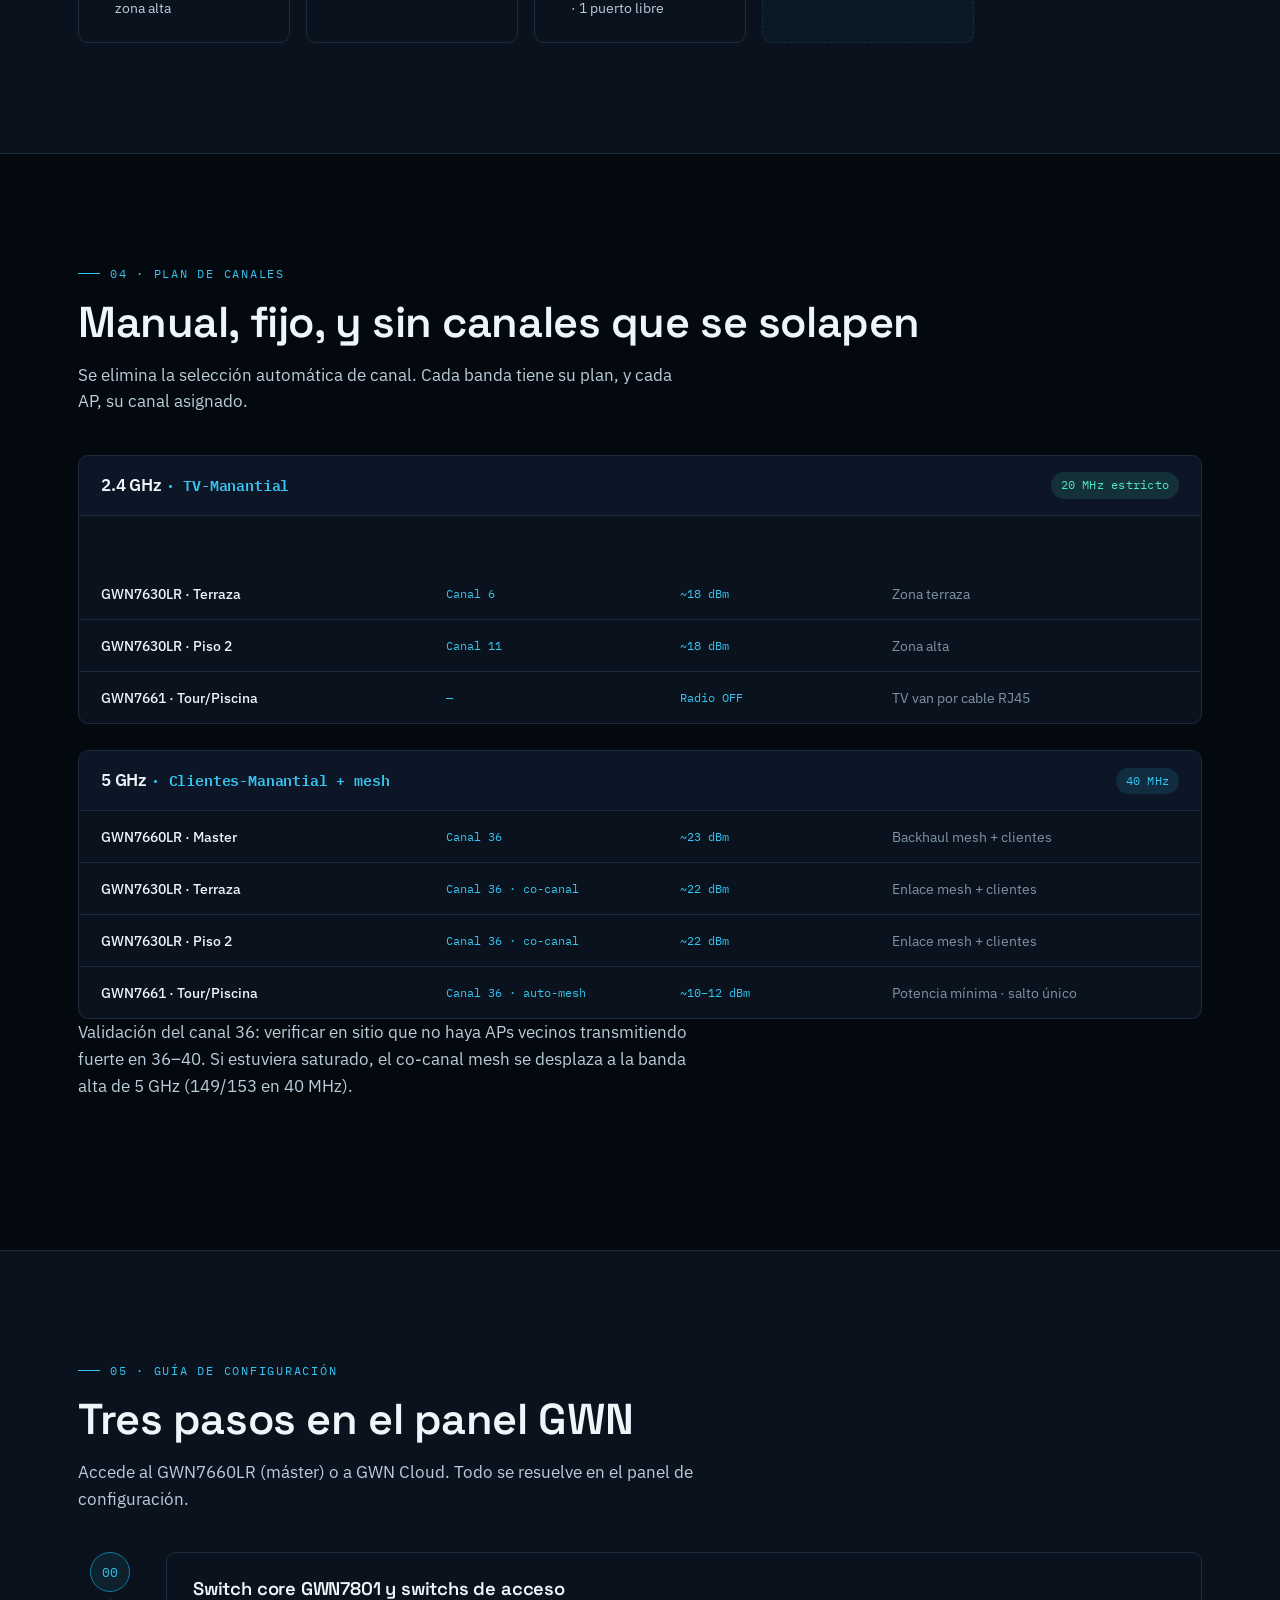
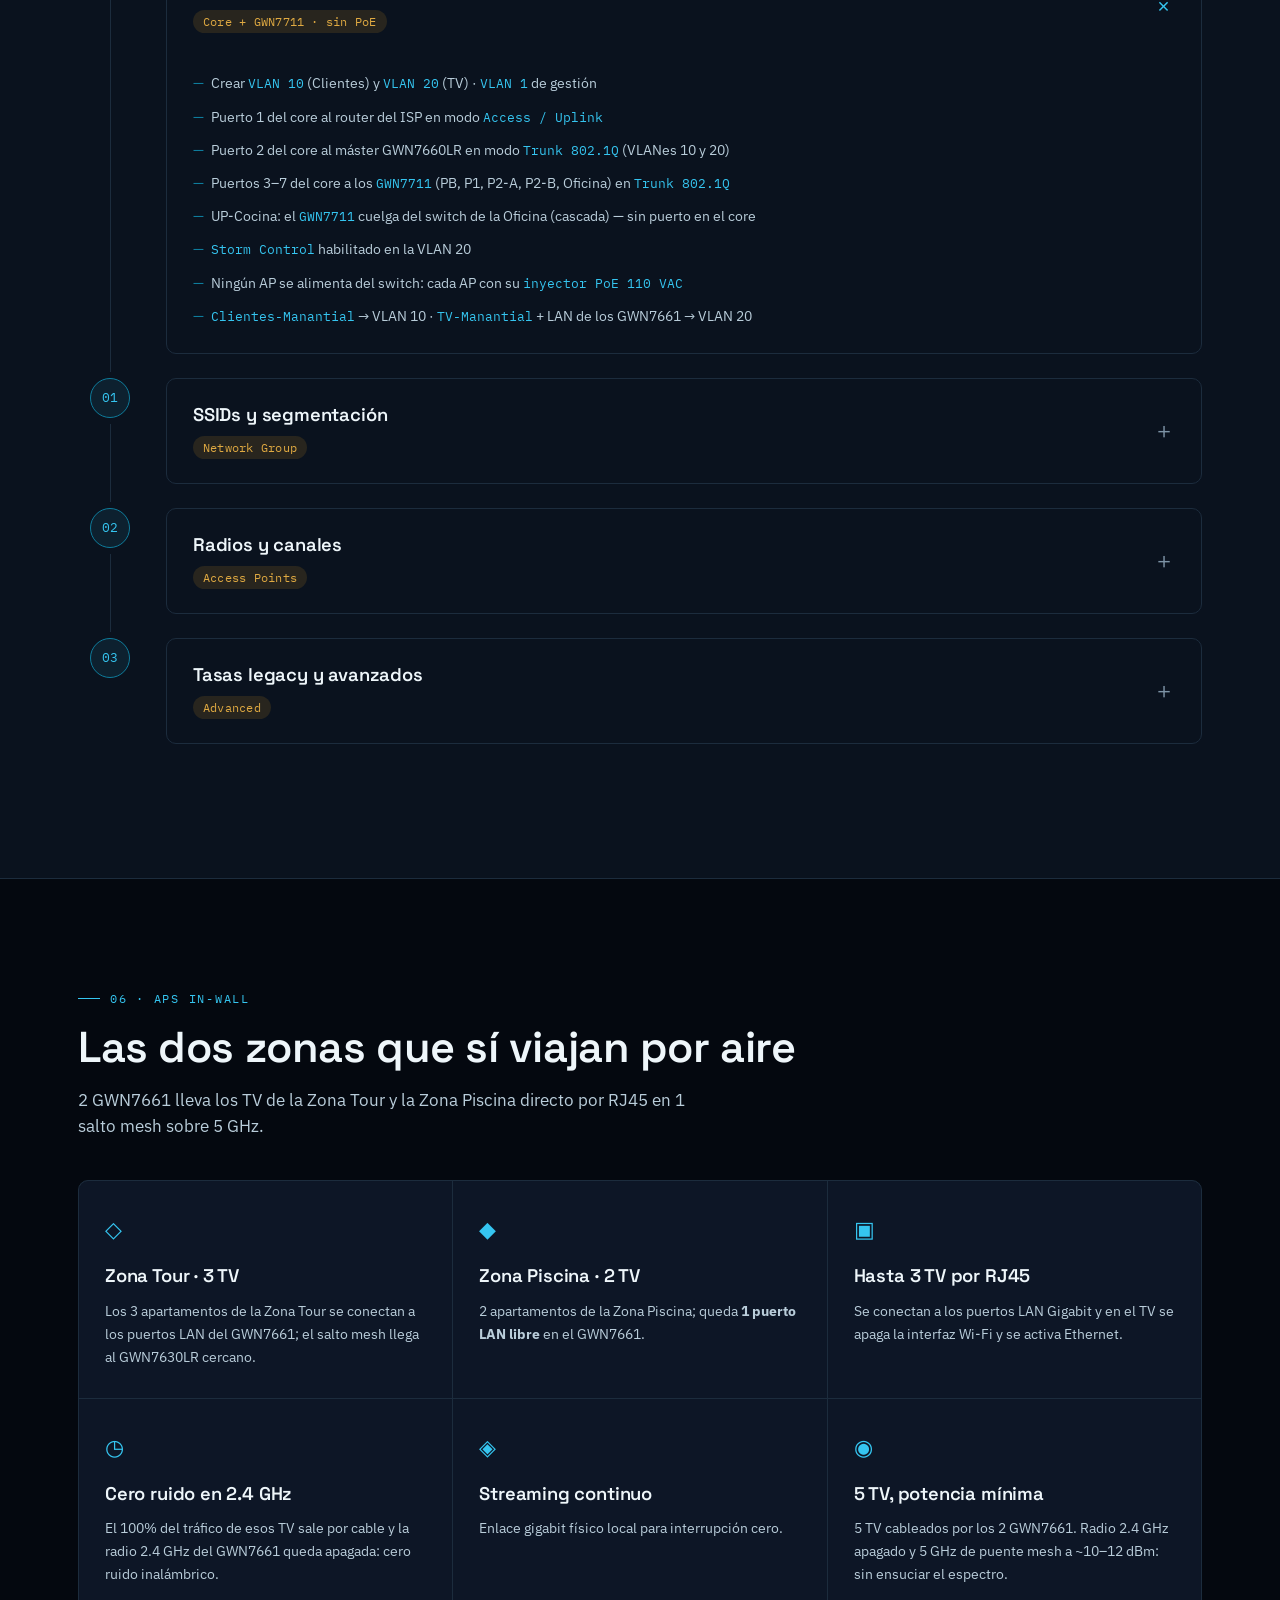
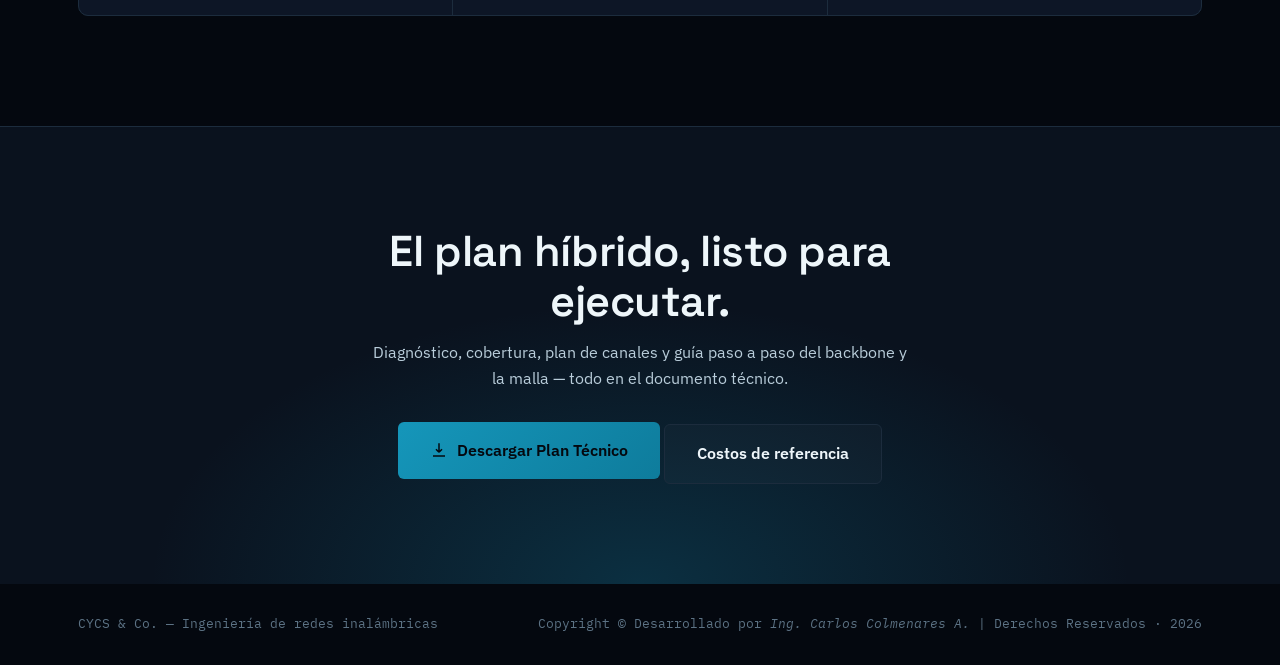
==== commit 1444a319: "feat: solucion hibrida (backbone UTP Cat.6e + mesh 5 GHz) en landing y plan tecnico; costos subtotal" ====
--- a/index.html
+++ b/index.html
@@ -3,10 +3,10 @@
   <head>
     <meta charset="UTF-8" />
     <meta name="viewport" content="width=device-width, initial-scale=1.0" />
-    <title>Plan Técnico de Red Mesh GWN — Posada Casa Manantial</title>
+    <title>Plan Técnico de Red Backbone GWN — Posada Casa Manantial</title>
     <meta
       name="description"
-      content="Plan técnico de redes y guía de configuración mesh GWN para Posada Casa Manantial: segmentación de SSIDs, plan de canales y despliegue de APs in-wall que eliminan el buffering de 31 Smart TV."
+      content="Plan técnico de redes y guía de configuración backbone cableado GWN para Posada Casa Manantial: segmentación de SSIDs, plan de canales y switchs de acceso GWN7711 que eliminan el buffering de 32 Smart TV."
     />
     <link
       rel="icon"
@@ -62,16 +62,18 @@
     <section class="hero" id="top">
       <div class="hero__grid" aria-hidden="true"></div>
       <div class="hero__inner">
-        <p class="eyebrow reveal">Plan técnico · Red mesh GWN</p>
+        <p class="eyebrow reveal">Plan técnico · Red híbrida GWN (cable + mesh)</p>
         <h1 class="hero__title reveal">
-          Treinta y un TV. <br />Tres canales.<br /><span class="hero__title-accent"
-            >Una sola solución.</span
+          Cable para los TV fijos. <br />Mesh 5 GHz para el resto.<br /><span
+            class="hero__title-accent"
+            >El aire, segmentado.</span
           >
         </h1>
         <p class="hero__sub reveal">
           Los Smart TV solo usan 2.4 GHz y compiten por tres canales con
-          selección automática. <br/>La solución: dos SSIDs segmentados y un backhaul
-          mesh de 5 GHz que retira los TV del aire.
+          selección automática. <br/>La solución es híbrida: backbone UTP Cat.6e
+          para los TV fijos, malla 5 GHz para lo que no se cablea y dos SSIDs
+          segmentados que apartan el streaming del tráfico de huéspedes.
         </p>
         <div class="hero__actions reveal">
           <a href="#guia" class="btn btn--primary">Ver la guía de configuración</a>
@@ -118,7 +120,7 @@
             </defs>
           </svg>
           <div class="hero__monitor-label">
-            <span class="dot"></span> RED MESH GWN — PLAN DE CONFIGURACIÓN
+            <span class="dot"></span> RED HÍBRIDA GWN — CABLE + MESH 5 GHz
           </div>
         </div>
       </div>
@@ -133,19 +135,19 @@
           <span class="stat__label">Área del sitio</span>
         </div>
         <div class="stat reveal">
-          <span class="stat__value" data-count="31">0</span>
-          <span class="stat__unit">TV</span>
-          <span class="stat__label">Smart TV · 2.4 GHz exclusivo</span>
+          <span class="stat__value" data-count="2">0</span>
+          <span class="stat__unit">SSIDs</span>
+          <span class="stat__label">Clientes 5 GHz · TV 2.4 GHz</span>
         </div>
         <div class="stat reveal">
           <span class="stat__value" data-count="2">0</span>
-          <span class="stat__unit">SSIDs</span>
-          <span class="stat__label">Clientes · TV segmentadas</span>
+          <span class="stat__unit">vías</span>
+          <span class="stat__label">Cable UTP Cat.6e + mesh 5 GHz</span>
         </div>
         <div class="stat reveal">
           <span class="stat__value" data-count="5">0</span>
-          <span class="stat__unit">APs</span>
-          <span class="stat__label">Malla mesh en 5 GHz</span>
+          <span class="stat__unit">GHz</span>
+          <span class="stat__label">Mesh y clientes · canal 36</span>
         </div>
       </div>
     </section>
@@ -160,15 +162,17 @@
         <div class="split">
           <div class="split__col reveal">
             <p>
-              Los 31 Smart TV usan tarjetas Wi-Fi genéricas restringidas a
+              Los Smart TV usan tarjetas Wi-Fi genéricas restringidas a
               <strong>2.4 GHz</strong>: solo tres canales sin solape (1, 6 y
               11), bajo selección automática de canal. Todos compiten por el
               mismo aire — el origen del buffering.
             </p>
             <p>
-              La solución deja de pelear contra la banda y la estructura
-              directamente: separa el tráfico por SSID y, donde hace falta,
-              saca los TV del aire por cable.
+              La solución es <strong>híbrida</strong>: un backbone UTP Cat.6e
+              saca del aire los TV fijos y los lleva por cable a un switch de
+              acceso por zona; la malla 5 GHz cubre las áreas que no se cablean;
+              y dos SSID segmentados ordenan el tráfico de huéspedes y streaming
+              en bandas separadas.
             </p>
           </div>
           <div class="split__col reveal">
@@ -190,8 +194,12 @@
                 <span class="diagcard__v mono">TV-Manantial · 2.4 GHz</span>
               </div>
               <div class="diagcard__row">
-                <span class="diagcard__k">Switch core</span>
-                <span class="diagcard__v mono">GWN7801P · VLANes L2</span>
+                <span class="diagcard__k">Vía principal</span>
+                <span class="diagcard__v">Backbone UTP Cat.6e por zona</span>
+              </div>
+              <div class="diagcard__row">
+                <span class="diagcard__k">Cobertura Wi‑Fi</span>
+                <span class="diagcard__v">Malla mesh 5 GHz + in-wall</span>
               </div>
               <div class="diagcard__row diagcard__row--accent">
                 <span class="diagcard__k">Causa raíz</span>
@@ -217,6 +225,35 @@
         <div class="principles">
           <div class="principle reveal">
             <div class="principle__icon principle__icon--num" aria-hidden="true">01</div>
+            <h3>Solución híbrida, no solo cable</h3>
+            <p>
+              El buffering se resuelve con las <strong>dos vías</strong>: el
+              backbone Cat.6e por zonas y la malla 5 GHz que ya está en el
+              sitio, ordenadas por los dos SSID segmentados. Cada TV cae en la
+              vía que le corresponde según su cobertura.
+            </p>
+          </div>
+          <div class="principle reveal">
+            <div class="principle__icon principle__icon--num" aria-hidden="true">02</div>
+            <h3>Backbone UTP Cat.6e</h3>
+            <p>
+              La vía principal es <strong>cableada por zonas</strong>: un switch
+              de acceso por piso / área saca los TV del aire. El Wi‑Fi queda
+              para huéspedes y zonas no cableables.
+            </p>
+          </div>
+          <div class="principle reveal">
+            <div class="principle__icon principle__icon--num" aria-hidden="true">03</div>
+            <h3>Switchs sin PoE</h3>
+            <p>
+              Core <span class="mono">GWN7801</span> + acceso
+              <span class="mono">GWN7711</span>: <strong>sin PoE</strong>. Todos
+              los APs se alimentan con su inyector PoE 110 VAC local; ningún AP
+              recibe energía de un switch.
+            </p>
+          </div>
+          <div class="principle reveal">
+            <div class="principle__icon principle__icon--num" aria-hidden="true">04</div>
             <h3>Dos SSID · bandas fijas</h3>
             <p>
               TV-Manantial solo en <strong>2.4 GHz</strong> · Clientes-Manantial
@@ -225,7 +262,7 @@
             </p>
           </div>
           <div class="principle reveal">
-            <div class="principle__icon principle__icon--num" aria-hidden="true">02</div>
+            <div class="principle__icon principle__icon--num" aria-hidden="true">05</div>
             <h3>2.4 GHz · canales fijos</h3>
             <p>
               1 / 6 / 11, uno por AP, bajo plan manual. Ancho
@@ -234,7 +271,7 @@
             </p>
           </div>
           <div class="principle reveal">
-            <div class="principle__icon principle__icon--num" aria-hidden="true">03</div>
+            <div class="principle__icon principle__icon--num" aria-hidden="true">06</div>
             <h3>5 GHz · canal 36 único</h3>
             <p>
               Co-canal para backhaul mesh y clientes — condición de la malla.
@@ -244,7 +281,7 @@
             </p>
           </div>
           <div class="principle reveal">
-            <div class="principle__icon principle__icon--num" aria-hidden="true">04</div>
+            <div class="principle__icon principle__icon--num" aria-hidden="true">07</div>
             <h3>Sin roaming en TV</h3>
             <p>
               <span class="mono">802.11k/v/r</span> desactivado en
@@ -252,25 +289,16 @@
             </p>
           </div>
           <div class="principle reveal">
-            <div class="principle__icon principle__icon--num" aria-hidden="true">05</div>
-            <h3>Expansión in-wall 2 + 2</h3>
-            <p>
-              Se despliegan <strong>2 GWN7661</strong> (6 TV cableados). Dos
-              unidades más, solo si la medición tras la Fase 1 las justifica.
-            </p>
-          </div>
-          <div class="principle reveal">
-            <div class="principle__icon principle__icon--num" aria-hidden="true">06</div>
-            <h3>Potencia mínima en GWN7661</h3>
-            <p>
-              Radio <strong>2.4 GHz apagado</strong> y 5 GHz al mínimo que
-              sostenga el enlace (~10–12 dBm) para no ensuciar el espectro.
-              Los TV van por los puertos <strong>LAN RJ45</strong>, no por
-              Wi-Fi: el 5 GHz solo es el puente mesh hacia la malla.
-            </p>
-          </div>
-          <div class="principle reveal">
-            <div class="principle__icon principle__icon--num" aria-hidden="true">07</div>
+            <div class="principle__icon principle__icon--num" aria-hidden="true">08</div>
+            <h3>In-wall · Tour y Piscina</h3>
+            <p>
+              2 APs <strong>GWN7661</strong>: Zona Tour (3 TV) y Zona Piscina
+              (2 TV). Potencia mínima, radio 2.4 GHz apagado; los TV van por
+              sus puertos LAN RJ45.
+            </p>
+          </div>
+          <div class="principle reveal">
+            <div class="principle__icon principle__icon--num" aria-hidden="true">09</div>
             <h3>TV-Manantial oculta</h3>
             <p>
               <span class="mono">Hide SSID</span> +
@@ -279,7 +307,7 @@
             </p>
           </div>
           <div class="principle reveal">
-            <div class="principle__icon principle__icon--num" aria-hidden="true">08</div>
+            <div class="principle__icon principle__icon--num" aria-hidden="true">10</div>
             <h3>Sin tasas legacy</h3>
             <p>
               OFF 1 / 2 / 5.5 / 11 Mbps (<span class="mono">CCK 802.11b</span>);
@@ -288,22 +316,14 @@
             </p>
           </div>
           <div class="principle reveal">
-            <div class="principle__icon principle__icon--num" aria-hidden="true">09</div>
+            <div class="principle__icon principle__icon--num" aria-hidden="true">11</div>
             <h3>Multicast → Unicast</h3>
             <p>
               Habilitado: se elimina el broadcast inútil en el streaming de TV.
             </p>
           </div>
           <div class="principle reveal">
-            <div class="principle__icon principle__icon--num" aria-hidden="true">10</div>
-            <h3>Validación en campo</h3>
-            <p>
-              Medir cobertura 5G interior de Clientes (banda fija).
-              <strong>Plan B:</strong> AP adicional si una zona no alcanza.
-            </p>
-          </div>
-          <div class="principle reveal">
-            <div class="principle__icon principle__icon--num" aria-hidden="true">11</div>
+            <div class="principle__icon principle__icon--num" aria-hidden="true">12</div>
             <h3>Segmentación L2 por VLAN</h3>
             <p>
               <span class="mono">VLAN 10</span> — huéspedes (5 GHz) ·
@@ -312,6 +332,16 @@
               tráfico de los TV queda confinado sin contaminar a los huéspedes.
             </p>
           </div>
+          <div class="principle reveal">
+            <div class="principle__icon principle__icon--num" aria-hidden="true">13</div>
+            <h3>Cascada UP-Cocina</h3>
+            <p>
+              El <span class="mono">GWN7711</span> de UP-Cocina se conecta por
+              cable al switch de la <strong>Oficina Administrativa</strong>, y
+              este último al core — la zona trasera no ocupa puerto en el
+              GWN7801.
+            </p>
+          </div>
         </div>
       </div>
     </section>
@@ -319,60 +349,82 @@
     <!-- ============ TOPOLOGÍA ============ -->
     <section class="section section--panel" id="topologia">
       <div class="section__inner">
-        <p class="eyebrow reveal">03 · Topología mesh</p>
-        <h2 class="reveal">Un máster y dos saltos, todo en 5 GHz</h2>
+        <p class="eyebrow reveal">03 · Topología híbrida</p>
+        <h2 class="reveal">Cable y mesh 5 GHz: dos vías, un plan</h2>
         <p class="section__lead reveal">
-          Todo el backhaul viaja en 5 GHz. El 2.4 GHz queda dedicado en
-          exclusiva a los TV que aún no se cablean; los clientes móviles usan
-          solo 5 GHz.
+          La solución combina <strong>dos vías de tráfico</strong>. Por un lado
+          el backbone UTP Cat.6e: un switch de acceso
+          <span class="mono">GWN7711</span> (sin PoE) por piso / área, con los
+          TV fijos por RJ45. Por el otro, la malla 5 GHz que ya está en el sitio
+          (máster + mesh) y los in-wall, para lo que no se cablea.
         </p>
         <p class="section__lead reveal">
-          Un switch core L2 <span class="mono">GWN7801P</span> (8× PoE+ · 120 W ·
-          2× SFP) cimenta la jerarquía física: alimenta los APs por PoE+ y
-          segmenta la red por VLAN.
+          Un switch core L2 <span class="mono">GWN7801</span> (8 GE · 2× SFP ·
+          sin PoE) cimiento de la jerarquía física: centraliza los enlaces de
+          planta y segmenta la red por VLAN. Los APs se alimentan con su
+          inyector PoE 110 VAC local.
         </p>
         <div class="nodes">
           <div class="nodecard reveal">
             <div class="nodecard__tag nodecard__tag--core">Core · L2</div>
-            <h3>GWN7801P</h3>
-            <p class="nodecard__sub">Switch Administrable · 8× PoE+ 120 W · 2× SFP</p>
+            <h3>GWN7801</h3>
+            <p class="nodecard__sub">Switch administrable · 8 GE · 2× SFP · sin PoE</p>
             <ul class="nodecard__list">
-              <li>Gigabit al router del ISP</li>
+              <li>Puerto 1 → router del ISP</li>
+              <li>Puertos 3–7 → GWN7711 por zona</li>
+              <li>Puerto 2 → máster (Trunk 802.1Q)</li>
               <li>VLANes 10 / 20 / 1 + Storm Control</li>
-              <li>Alimentación PoE+ a los APs</li>
+            </ul>
+          </div>
+          <div class="nodecard reveal">
+            <div class="nodecard__tag nodecard__tag--core">Acceso · L2</div>
+            <h3>GWN7711 · PB y Piso 1</h3>
+            <p class="nodecard__sub">8× GE · sin PoE · inyector 110 VAC</p>
+            <ul class="nodecard__list">
+              <li>PB: 6 TV habitaciones</li>
+              <li>P1: 6 TV habitaciones</li>
+            </ul>
+          </div>
+          <div class="nodecard reveal">
+            <div class="nodecard__tag nodecard__tag--core">Acceso · L2</div>
+            <h3>GWN7711 · Piso 2 (A y B)</h3>
+            <p class="nodecard__sub">8× GE · sin PoE · 2 unidades</p>
+            <ul class="nodecard__list">
+              <li>P2-A: 5 TV habitaciones</li>
+              <li>P2-B: 4 hab + apartamento principal (GWN7700)</li>
+            </ul>
+          </div>
+          <div class="nodecard reveal">
+            <div class="nodecard__tag nodecard__tag--core">Acceso · L2</div>
+            <h3>GWN7711 · Oficina y UP-Cocina</h3>
+            <p class="nodecard__sub">8× GE · sin PoE · cascada</p>
+            <ul class="nodecard__list">
+              <li>Oficina: 3 TV + uplink al core</li>
+              <li>UP-Cocina: 2 TV · cuelga de Oficina</li>
             </ul>
           </div>
           <div class="nodecard reveal">
             <div class="nodecard__tag nodecard__tag--master">Máster</div>
             <h3>GWN7660LR</h3>
-            <p class="nodecard__sub">Exterior Long Range · 2×2:2</p>
+            <p class="nodecard__sub">Exterior Long Range · 2×2:2 · inyector PoE</p>
             <ul class="nodecard__list">
               <li>Controlador de la malla</li>
-              <li>Trunk 802.1Q al switch (VLANes 10/20)</li>
+              <li>Trunk 802.1Q al core (VLANes 10/20)</li>
             </ul>
           </div>
           <div class="nodecard reveal">
             <div class="nodecard__tag">Nodo esclavo</div>
-            <h3>GWN7630LR · Terraza</h3>
-            <p class="nodecard__sub">Exterior Long Range · 4×4:4</p>
+            <h3>GWN7630LR · Terraza y Piso 2</h3>
+            <p class="nodecard__sub">Exterior Long Range · 4×4:4 · inyector PoE</p>
             <ul class="nodecard__list">
               <li>Mesh inalámbrico 5 GHz · 1 salto</li>
-              <li>Cobertura TV zona terraza</li>
-            </ul>
-          </div>
-          <div class="nodecard reveal">
-            <div class="nodecard__tag">Nodo esclavo</div>
-            <h3>GWN7630LR · Piso 2</h3>
-            <p class="nodecard__sub">Exterior Long Range · 4×4:4</p>
-            <ul class="nodecard__list">
-              <li>Mesh inalámbrico 5 GHz · 1 salto</li>
-              <li>Cobertura TV zona alta</li>
+              <li>Cobertura exterior y zona alta</li>
             </ul>
           </div>
           <div class="nodecard reveal">
             <div class="nodecard__tag nodecard__tag--inwall">In-Wall</div>
-            <h3>GWN7661 · Pasillo A</h3>
-            <p class="nodecard__sub">Interior de pared · 2×2:2</p>
+            <h3>GWN7661 · Zona Tour</h3>
+            <p class="nodecard__sub">Interior de pared · 2×2:2 · inyector PoE</p>
             <ul class="nodecard__list">
               <li>Mesh 5 GHz al GWN7630LR cercano</li>
               <li>3 TV cableados por RJ45</li>
@@ -380,15 +432,15 @@
           </div>
           <div class="nodecard reveal">
             <div class="nodecard__tag nodecard__tag--inwall">In-Wall</div>
-            <h3>GWN7661 · Pasillo B</h3>
-            <p class="nodecard__sub">Interior de pared · 2×2:2</p>
+            <h3>GWN7661 · Zona Piscina</h3>
+            <p class="nodecard__sub">Interior de pared · 2×2:2 · inyector PoE</p>
             <ul class="nodecard__list">
               <li>Mesh 5 GHz al GWN7630LR cercano</li>
-              <li>3 TV cableados por RJ45</li>
+              <li>2 TV cableados por RJ45 · 1 puerto libre</li>
             </ul>
           </div>
           <div class="nodecard nodecard--key reveal" aria-hidden="true">
-            <span class="nodecard__key-label">5 APs · 1 switch core + 1 máster + 2 esclavos + 2 in-wall</span>
+            <span class="nodecard__key-label">2 vías · backbone UTP + mesh 5 GHz · 2 SSID</span>
           </div>
         </div>
       </div>
@@ -429,7 +481,7 @@
               <span class="band__cell">Zona alta</span>
             </div>
             <div class="band__row reveal">
-              <span class="band__node">GWN7661 · Pasillos</span>
+              <span class="band__node">GWN7661 · Tour/Piscina</span>
               <span class="band__cell mono">—</span>
               <span class="band__cell mono">Radio OFF</span>
               <span class="band__cell">TV van por cable RJ45</span>
@@ -462,7 +514,7 @@
               <span class="band__cell">Enlace mesh + clientes</span>
             </div>
             <div class="band__row reveal">
-              <span class="band__node">GWN7661 · Pasillos</span>
+              <span class="band__node">GWN7661 · Tour/Piscina</span>
               <span class="band__cell mono">Canal 36 · auto-mesh</span>
               <span class="band__cell mono">~10–12 dBm</span>
               <span class="band__cell">Potencia mínima · salto único</span>
@@ -496,9 +548,9 @@
             <div class="stage__card">
               <button class="stage__head" aria-expanded="false">
                 <div>
-                  <h3>Switch GWN7801P y VLANes</h3>
+                  <h3>Switch core GWN7801 y switchs de acceso</h3>
                   <div class="badges">
-                    <span class="badge badge--med">Core · L2</span>
+                    <span class="badge badge--med">Core + GWN7711 · sin PoE</span>
                   </div>
                 </div>
                 <span class="stage__chev" aria-hidden="true">＋</span>
@@ -506,9 +558,12 @@
               <div class="stage__body">
                 <ul class="stage__list">
                   <li>Crear <span class="mono">VLAN 10</span> (Clientes) y <span class="mono">VLAN 20</span> (TV) · <span class="mono">VLAN 1</span> de gestión</li>
-                  <li>Puerto al router del ISP en modo <span class="mono">Access / Uplink</span></li>
-                  <li>Puerto al máster GWN7660LR en modo <span class="mono">Trunk 802.1Q</span> (VLANes 10 y 20)</li>
+                  <li>Puerto 1 del core al router del ISP en modo <span class="mono">Access / Uplink</span></li>
+                  <li>Puerto 2 del core al máster GWN7660LR en modo <span class="mono">Trunk 802.1Q</span> (VLANes 10 y 20)</li>
+                  <li>Puertos 3–7 del core a los <span class="mono">GWN7711</span> (PB, P1, P2-A, P2-B, Oficina) en <span class="mono">Trunk 802.1Q</span></li>
+                  <li>UP-Cocina: el <span class="mono">GWN7711</span> cuelga del switch de la Oficina (cascada) — sin puerto en el core</li>
                   <li><span class="mono">Storm Control</span> habilitado en la VLAN 20</li>
+                  <li>Ningún AP se alimenta del switch: cada AP con su <span class="mono">inyector PoE 110 VAC</span></li>
                   <li><span class="mono">Clientes-Manantial</span> → VLAN 10 · <span class="mono">TV-Manantial</span> + LAN de los GWN7661 → VLAN 20</li>
                 </ul>
               </div>
@@ -617,28 +672,27 @@
     <!-- ============ IN-WALL ============ -->
     <section class="section" id="inwall">
       <div class="section__inner">
-        <p class="eyebrow reveal">06 · Expansión in-wall</p>
-        <h2 class="reveal">Cuando el resultado pide cable</h2>
+        <p class="eyebrow reveal">06 · APs in-wall</p>
+        <h2 class="reveal">Las dos zonas que sí viajan por aire</h2>
         <p class="section__lead reveal">
-          Si el streaming por aire no alcanza, los GWN7661 llevan los TV directo
-          por RJ45 en 1 salto mesh sobre 5 GHz.
+          2 GWN7661 lleva los TV de la Zona Tour y la Zona Piscina directo por
+          RJ45 en 1 salto mesh sobre 5 GHz.
         </p>
         <div class="principles">
           <div class="principle reveal">
             <div class="principle__icon" aria-hidden="true">◇</div>
-            <h3>En extremos de pasillo</h3>
-            <p>
-              Ubicación sobre áreas alejadas de los APs Long Range, donde el TV
-              necesita conexión firme.
+            <h3>Zona Tour · 3 TV</h3>
+            <p>
+              Los 3 apartamentos de la Zona Tour se conectan a los puertos LAN
+              del GWN7661; el salto mesh llega al GWN7630LR cercano.
             </p>
           </div>
           <div class="principle reveal">
             <div class="principle__icon" aria-hidden="true">◆</div>
-            <h3>PoE local, mesh en 5 GHz</h3>
-            <p>
-              Se enciende con un inyector PoE y descubre al máster con enlace
-              de salto único hacia el GWN7630LR cercano, a
-              <strong>potencia mínima</strong>.
+            <h3>Zona Piscina · 2 TV</h3>
+            <p>
+              2 apartamentos de la Zona Piscina; queda
+              <strong>1 puerto LAN libre</strong> en el GWN7661.
             </p>
           </div>
           <div class="principle reveal">
@@ -664,11 +718,10 @@
           </div>
           <div class="principle reveal">
             <div class="principle__icon" aria-hidden="true">◉</div>
-            <h3>Arranque 2 + 2</h3>
-            <p>
-              Se instalan <strong>2 GWN7661</strong> (6 TV cableados). Otras 2
-              unidades solo si la medición tras la Fase 1 las justifica — nunca
-              por adelantado.
+            <h3>5 TV, potencia mínima</h3>
+            <p>
+              5 TV cableados por los 2 GWN7661. Radio 2.4 GHz apagado y 5 GHz
+              de puente mesh a ~10–12 dBm: sin ensuciar el espectro.
             </p>
           </div>
         </div>
@@ -678,10 +731,10 @@
     <!-- ============ CTA FINAL ============ -->
     <section class="cta" id="plan">
       <div class="cta__inner reveal">
-        <h2>El plan completo, listo para ejecutar.</h2>
+        <h2>El plan híbrido, listo para ejecutar.</h2>
         <p>
-          Diagnóstico, inventario, plan de canales y guía paso a paso — todo en
-          el documento técnico.
+          Diagnóstico, cobertura, plan de canales y guía paso a paso del
+          backbone y la malla — todo en el documento técnico.
         </p>
         <a
           href="assets/docs/Plan-tecnico-red-wifi.pdf"
